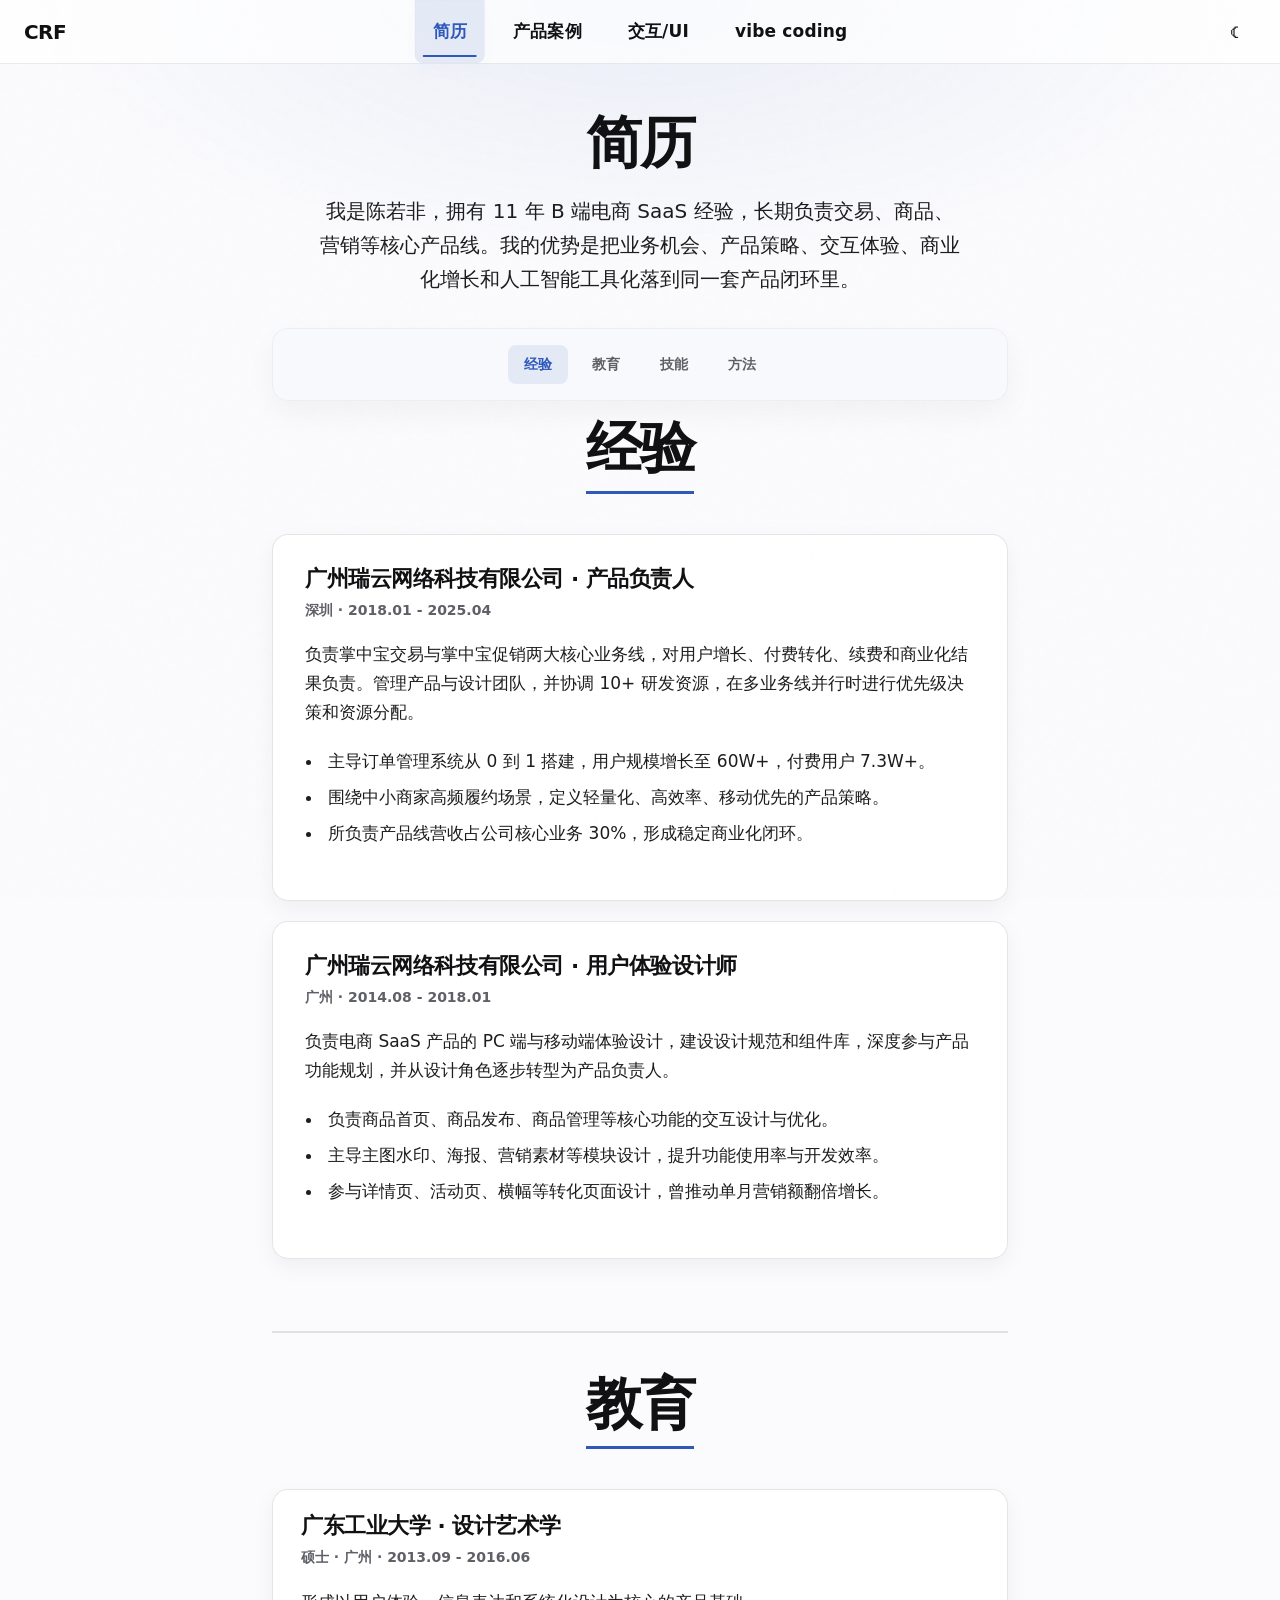
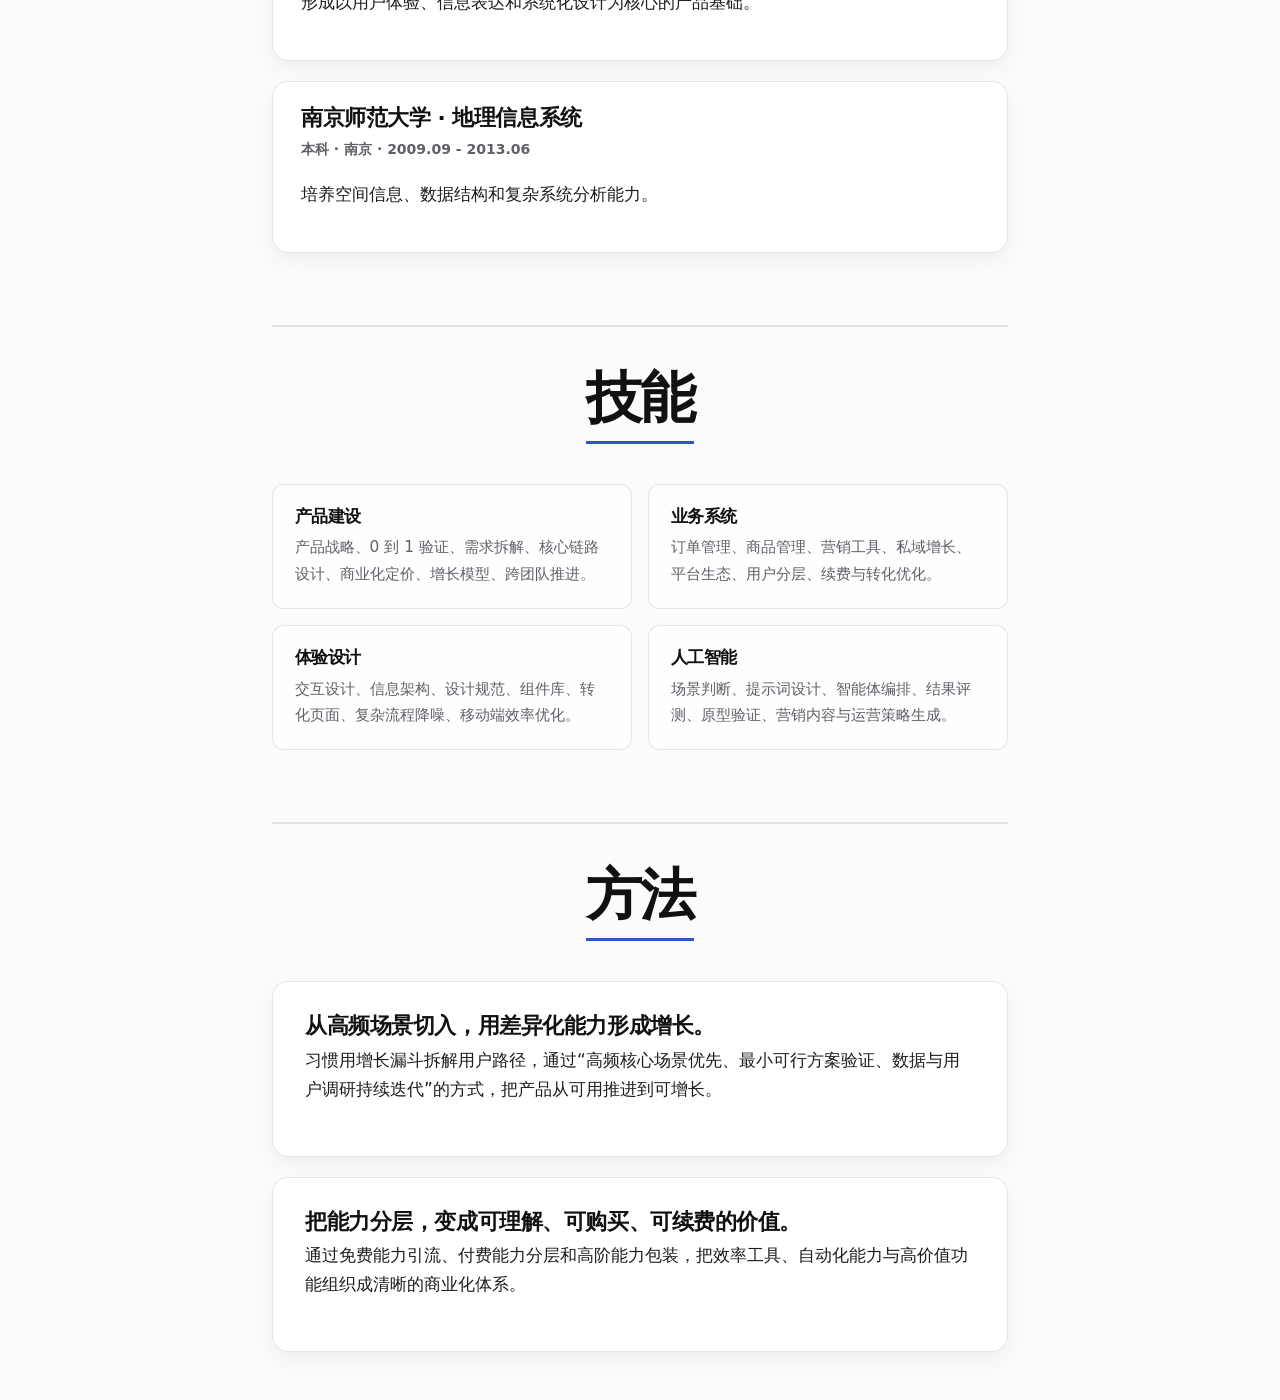
==== index.html @ 6092f3fa "Initial personal website prototype" ====
<!doctype html>
<html lang="zh-CN">
  <head>
    <meta charset="utf-8" />
    <meta name="viewport" content="width=device-width, initial-scale=1" />
    <title>陈若非 | 个人网站</title>
    <meta
      name="description"
      content="陈若非的个人网站：资深产品负责人，长期建设电商 SaaS、交易系统、营销增长工具与人工智能产品化方案。"
    />
    <link
      rel="icon"
      href='data:image/svg+xml,<svg xmlns="http://www.w3.org/2000/svg" viewBox="0 0 64 64"><rect width="64" height="64" rx="12" fill="%23fff"/><text x="32" y="39" text-anchor="middle" font-family="Arial" font-size="20" font-weight="800" fill="%231d1d1f">CRF</text></svg>'
    />
    <link rel="stylesheet" href="styles.css" />
  </head>
  <body>
    <div class="page-container">
      <header class="site-header">
        <a class="site-logo" href="#about" aria-label="回到顶部">
          <span class="logo-text">CRF</span>
        </a>

        <nav class="primary-nav nav-links" aria-label="一级导航">
          <a class="nav-link active" href="index.html">简历</a>
          <a class="nav-link" href="product-cases.html">产品案例</a>
          <a class="nav-link" href="interaction-ui.html">交互/UI</a>
          <a class="nav-link" href="vibe-coding.html">vibe coding</a>
        </nav>

        <div class="nav-actions">
          <button class="theme-toggle" type="button" aria-label="切换为深色模式" title="切换为深色模式">
            <span class="theme-toggle-icon" aria-hidden="true">☾</span>
          </button>
          <button class="hamburger-button" type="button" aria-label="打开导航" aria-expanded="false">
            <span class="hamburger-icon" aria-hidden="true">
              <span></span>
              <span></span>
              <span></span>
            </span>
          </button>
        </div>
      </header>

      <div class="slide-menu-overlay" hidden></div>
      <aside class="slide-menu slide-menu--right" id="mobile-nav-menu" aria-hidden="true">
        <nav aria-label="移动端导航">
          <ul class="hamburger-ul">
            <li><a href="index.html"><h3 class="index-li">简历</h3></a></li>
            <li><a href="product-cases.html"><h3>产品案例</h3></a></li>
            <li><a href="interaction-ui.html"><h3>交互/UI</h3></a></li>
            <li><a href="vibe-coding.html"><h3>vibe coding</h3></a></li>
          </ul>
        </nav>
      </aside>

      <main class="page-main">
        <section id="resume" class="resume-page">
          <header id="about" class="resume-header">
            <h1 class="resume-title">简历</h1>
            <p class="resume-summary">
              我是陈若非，拥有 11 年 B 端电商 SaaS 经验，长期负责交易、商品、营销等核心产品线。我的优势是把业务机会、产品策略、交互体验、商业化增长和人工智能工具化落到同一套产品闭环里。
            </p>
          </header>

          <nav class="resume-nav" aria-label="简历二级导航">
            <a class="resume-nav-link active" href="#experience">经验</a>
            <a class="resume-nav-link" href="#education">教育</a>
            <a class="resume-nav-link" href="#skills">技能</a>
            <a class="resume-nav-link" href="#methods">方法</a>
          </nav>

          <div class="resume-content">
            <section id="experience" class="resume-section experience">
              <div class="title">
                <h3>经验</h3>
              </div>

              <article class="job-card">
                <h4>广州瑞云网络科技有限公司 · 产品负责人</h4>
                <p class="job-meta">深圳 · 2018.01 - 2025.04</p>
                <p>
                  负责掌中宝交易与掌中宝促销两大核心业务线，对用户增长、付费转化、续费和商业化结果负责。管理产品与设计团队，并协调 10+ 研发资源，在多业务线并行时进行优先级决策和资源分配。
                </p>
                <ul>
                  <li>主导订单管理系统从 0 到 1 搭建，用户规模增长至 60W+，付费用户 7.3W+。</li>
                  <li>围绕中小商家高频履约场景，定义轻量化、高效率、移动优先的产品策略。</li>
                  <li>所负责产品线营收占公司核心业务 30%，形成稳定商业化闭环。</li>
                </ul>
              </article>

              <article class="job-card">
                <h4>广州瑞云网络科技有限公司 · 用户体验设计师</h4>
                <p class="job-meta">广州 · 2014.08 - 2018.01</p>
                <p>
                  负责电商 SaaS 产品的 PC 端与移动端体验设计，建设设计规范和组件库，深度参与产品功能规划，并从设计角色逐步转型为产品负责人。
                </p>
                <ul>
                  <li>负责商品首页、商品发布、商品管理等核心功能的交互设计与优化。</li>
                  <li>主导主图水印、海报、营销素材等模块设计，提升功能使用率与开发效率。</li>
                  <li>参与详情页、活动页、横幅等转化页面设计，曾推动单月营销额翻倍增长。</li>
                </ul>
              </article>
            </section>

            <section id="education" class="resume-section education">
              <div class="title">
                <h3>教育</h3>
              </div>

              <article class="job-card compact">
                <h4>广东工业大学 · 设计艺术学</h4>
                <p class="job-meta">硕士 · 广州 · 2013.09 - 2016.06</p>
                <p>形成以用户体验、信息表达和系统化设计为核心的产品基础。</p>
              </article>

              <article class="job-card compact">
                <h4>南京师范大学 · 地理信息系统</h4>
                <p class="job-meta">本科 · 南京 · 2009.09 - 2013.06</p>
                <p>培养空间信息、数据结构和复杂系统分析能力。</p>
              </article>
            </section>

            <section id="skills" class="resume-section skills">
              <div class="title">
                <h3>技能</h3>
              </div>

              <div class="skill-groups">
                <article>
                  <h4>产品建设</h4>
                  <p>产品战略、0 到 1 验证、需求拆解、核心链路设计、商业化定价、增长模型、跨团队推进。</p>
                </article>
                <article>
                  <h4>业务系统</h4>
                  <p>订单管理、商品管理、营销工具、私域增长、平台生态、用户分层、续费与转化优化。</p>
                </article>
                <article>
                  <h4>体验设计</h4>
                  <p>交互设计、信息架构、设计规范、组件库、转化页面、复杂流程降噪、移动端效率优化。</p>
                </article>
                <article>
                  <h4>人工智能</h4>
                  <p>场景判断、提示词设计、智能体编排、结果评测、原型验证、营销内容与运营策略生成。</p>
                </article>
              </div>
            </section>

            <section id="methods" class="resume-section methods">
              <div class="title">
                <h3>方法</h3>
              </div>

              <article class="job-card">
                <h4>从高频场景切入，用差异化能力形成增长。</h4>
                <p>
                  习惯用增长漏斗拆解用户路径，通过“高频核心场景优先、最小可行方案验证、数据与用户调研持续迭代”的方式，把产品从可用推进到可增长。
                </p>
              </article>

              <article class="job-card">
                <h4>把能力分层，变成可理解、可购买、可续费的价值。</h4>
                <p>
                  通过免费能力引流、付费能力分层和高阶能力包装，把效率工具、自动化能力与高价值功能组织成清晰的商业化体系。
                </p>
              </article>
            </section>

          </div>
        </section>
      </main>
    </div>

    <script src="script.js"></script>
  </body>
</html>
---- styles.css ----
:root {
  --color-bg: #fff;
  --color-bg-alt: #fbfbfd;
  --color-fg: #1d1d1f;
  --color-fg-bold: #111113;
  --color-fg-light: #5f6067;
  --color-fg-muted: #8a8b92;
  --color-border: #0000001a;
  --color-border-bg: #0000000f;
  --color-accent: #2e59ba;
  --color-accent-light: #eaf0ff;
  --color-accent-subtle: #f0f5ff;
  --color-surface-hover: #f3f4f8;
  --font-sans: Inter, ui-sans-serif, system-ui, -apple-system, BlinkMacSystemFont, "Segoe UI", "PingFang SC", "Microsoft YaHei", sans-serif;
  --font-heading: var(--font-sans);
  --font-weight-normal: 400;
  --font-weight-medium: 600;
  --font-weight-bold: 700;
  --font-weight-black: 800;
  --text-sm: 0.875rem;
  --text-md: 1rem;
  --text-lg: 1.25rem;
  --text-xl: 1.75rem;
  --text-2xl: 2.5rem;
  --text-3xl: 3.5rem;
  --tracking-tight: -0.03em;
  --leading-normal: 1.7;
  --leading-tight: 1.1;
  --spacing-1: 0.25rem;
  --spacing-2: 0.5rem;
  --spacing-3: 0.75rem;
  --spacing-4: 1rem;
  --spacing-5: 1.25rem;
  --spacing-6: 1.5rem;
  --spacing-8: 2rem;
  --spacing-10: 2.5rem;
  --spacing-12: 3rem;
  --radius-xs: 4px;
  --radius-sm: 8px;
  --radius-md: 12px;
  --radius-lg: 16px;
  --shadow-sm: 0 8px 22px rgba(0, 0, 0, 0.05);
  --shadow-md: 0 18px 45px rgba(0, 0, 0, 0.08);
  --header-height: 64px;
  --header-height-mobile: 56px;
  --z-header: 50;
  --z-sticky: 20;
  --z-overlay: 80;
  --z-menu: 90;
  --duration-fast: 160ms;
  --duration-normal: 300ms;
  --ease-out: cubic-bezier(0.16, 1, 0.3, 1);
  --ease-menu: cubic-bezier(0.22, 1, 0.36, 1);
}

[data-theme="dark"] {
  --color-bg: #121214;
  --color-bg-alt: #17171a;
  --color-fg: #e6e6eb;
  --color-fg-bold: #fbfbfd;
  --color-fg-light: #b4b5bd;
  --color-fg-muted: #7d7f89;
  --color-border: #ffffff24;
  --color-border-bg: #ffffff12;
  --color-accent: #7ea2ff;
  --color-accent-light: #1d2b4f;
  --color-accent-subtle: #18223c;
  --color-surface-hover: #24242a;
}

* {
  box-sizing: border-box;
}

html {
  scroll-behavior: smooth;
}

body {
  margin: 0;
  background-color: var(--color-bg-alt);
  color: var(--color-fg);
  font-family: var(--font-sans);
  font-size: 17px;
  font-weight: var(--font-weight-normal);
  line-height: var(--leading-normal);
  padding-top: var(--header-height);
  -webkit-font-smoothing: antialiased;
  -moz-osx-font-smoothing: grayscale;
}

body::before {
  content: "";
  position: fixed;
  inset: 0;
  background-image: url("data:image/svg+xml,%3Csvg viewBox='0 0 200 200' xmlns='http://www.w3.org/2000/svg'%3E%3Cfilter id='noise'%3E%3CfeTurbulence type='fractalNoise' baseFrequency='0.65' numOctaves='3' stitchTiles='stitch'/%3E%3C/filter%3E%3Crect width='100%25' height='100%25' filter='url(%23noise)'/%3E%3C/svg%3E");
  opacity: 0.02;
  pointer-events: none;
  z-index: -1;
}

body::after {
  content: "";
  position: fixed;
  inset: 0;
  background: radial-gradient(ellipse 80% 50% at 50% 0%, rgba(46, 89, 186, 0.08) 0%, transparent 60%);
  pointer-events: none;
  z-index: -1;
}

a {
  color: inherit;
}

h1,
h2,
h3,
h4,
p {
  margin-top: 0;
}

h1,
h2,
h3,
h4 {
  color: var(--color-fg-bold);
  font-family: var(--font-heading);
  font-weight: var(--font-weight-bold);
  letter-spacing: var(--tracking-tight);
  line-height: var(--leading-tight);
}

p {
  margin: 0 0 1.25rem;
}

ul {
  margin: 0 0 1.25rem;
  padding-left: 1.1rem;
}

li {
  padding-left: 0.35rem;
}

li + li {
  margin-top: 0.45rem;
}

.page-container {
  display: flex;
  min-height: 100vh;
  flex-direction: column;
}

.site-header {
  position: fixed;
  top: 0;
  left: 0;
  z-index: var(--z-header);
  display: flex;
  align-items: center;
  justify-content: space-between;
  width: 100%;
  height: var(--header-height);
  padding: 0 1.5rem;
  border-bottom: 1px solid rgba(0, 0, 0, 0.08);
  background-color: rgba(255, 255, 255, 0.7);
  backdrop-filter: none;
  -webkit-backdrop-filter: none;
}

[data-theme="dark"] .site-header {
  border-bottom-color: rgba(255, 255, 255, 0.09);
  background-color: rgba(18, 18, 20, 0.84);
  box-shadow: 0 12px 32px rgba(0, 0, 0, 0.18);
}

.site-logo {
  display: flex;
  align-items: center;
  text-decoration: none;
}

.logo-text {
  color: var(--color-fg-bold);
  font-size: var(--text-lg);
  font-weight: var(--font-weight-black);
  letter-spacing: var(--tracking-tight);
}

.nav-links {
  position: absolute;
  left: 50%;
  display: flex;
  height: 100%;
  align-items: stretch;
  gap: 0.625rem;
  transform: translateX(-50%);
}

.nav-link {
  position: relative;
  display: flex;
  align-items: center;
  padding: 0.75rem 1.125rem;
  border-radius: 0 0 var(--radius-sm) var(--radius-sm);
  color: var(--color-fg-bold);
  font-size: 1.0625rem;
  font-weight: var(--font-weight-bold);
  letter-spacing: 0.01em;
  text-decoration: none;
  transition:
    color var(--duration-fast) var(--ease-out),
    background-color var(--duration-fast) var(--ease-out),
    transform var(--duration-fast) var(--ease-out);
}

.nav-link::after {
  content: "";
  position: absolute;
  right: 0.5rem;
  bottom: 0.375rem;
  left: 0.5rem;
  height: 2.5px;
  border-radius: 2px;
  background: var(--color-accent);
  transform: scaleX(0);
  transition: transform var(--duration-fast) var(--ease-out);
}

.nav-link:hover {
  color: var(--color-accent);
  background-color: rgba(0, 0, 0, 0.035);
  transform: scale(1.02);
}

[data-theme="dark"] .nav-link:hover {
  color: var(--color-accent);
  background-color: rgba(255, 255, 255, 0.055);
}

.nav-link:hover::after,
.nav-link.active::after {
  transform: scaleX(1);
}

.nav-link.active {
  color: var(--color-accent);
  background-color: rgba(46, 89, 186, 0.105);
  box-shadow:
    inset 0 0 0 1px rgba(46, 89, 186, 0.012),
    0 8px 22px rgba(46, 89, 186, 0.015);
  backdrop-filter: none;
  -webkit-backdrop-filter: none;
}

.nav-link.active:hover {
  color: var(--color-accent);
  background-color: rgba(46, 89, 186, 0.105);
}

[data-theme="dark"] .nav-link.active,
[data-theme="dark"] .nav-link.active:hover {
  color: var(--color-accent);
  background-color: rgba(24, 43, 78, 0.68);
  box-shadow:
    inset 0 0 0 1px rgba(126, 162, 255, 0.08),
    0 10px 28px rgba(0, 0, 0, 0.18);
}

.nav-actions {
  display: flex;
  align-items: center;
  gap: 0.75rem;
}

.theme-toggle,
.hamburger-button {
  display: flex;
  width: 44px;
  height: 44px;
  align-items: center;
  justify-content: center;
  padding: 0;
  border: 0;
  border-radius: var(--radius-sm);
  background: transparent;
  color: var(--color-fg);
  cursor: pointer;
  font-size: 1.15rem;
  transition:
    background-color var(--duration-fast) var(--ease-out),
    color var(--duration-fast) var(--ease-out);
}

.theme-toggle:hover,
.hamburger-button:hover {
  background: var(--color-bg-alt);
  color: var(--color-fg-bold);
}

.theme-toggle:focus:not(:focus-visible),
.hamburger-button:focus:not(:focus-visible) {
  outline: none;
}

.theme-toggle:focus-visible,
.hamburger-button:focus-visible,
.nav-link:focus-visible,
.resume-nav-link:focus-visible {
  outline: 2px solid var(--color-accent);
  outline-offset: 2px;
}

.hamburger-button {
  display: none;
}

.hamburger-icon {
  position: relative;
  display: block;
  width: 20px;
  height: 14px;
}

.hamburger-icon span {
  position: absolute;
  left: 0;
  display: block;
  width: 100%;
  height: 2px;
  border-radius: 2px;
  background-color: var(--color-fg-bold);
  transition: all var(--duration-normal) var(--ease-menu);
}

.hamburger-icon span:nth-child(1) {
  top: 0;
}

.hamburger-icon span:nth-child(2) {
  top: 50%;
  transform: translateY(-50%);
}

.hamburger-icon span:nth-child(3) {
  bottom: 0;
}

.hamburger-icon--open span:nth-child(1) {
  top: 50%;
  transform: translateY(-50%) rotate(45deg);
}

.hamburger-icon--open span:nth-child(2) {
  opacity: 0;
  transform: translateY(-50%) scaleX(0);
}

.hamburger-icon--open span:nth-child(3) {
  bottom: 50%;
  transform: translateY(50%) rotate(-45deg);
}

.slide-menu-overlay {
  position: fixed;
  inset: 0;
  z-index: var(--z-overlay);
  background: rgba(0, 0, 0, 0.42);
  opacity: 0;
  pointer-events: none;
  transition: opacity var(--duration-normal) var(--ease-menu);
}

.slide-menu-overlay--open {
  opacity: 1;
  pointer-events: auto;
}

.slide-menu {
  position: fixed;
  top: 0;
  bottom: 0;
  z-index: var(--z-menu);
  width: 300px;
  max-width: 80vw;
  padding: 2.5em 1.5em 0;
  overflow-y: auto;
  background-color: var(--color-bg);
  font-size: 1.15em;
  transition: transform var(--duration-normal) var(--ease-menu);
  -webkit-overflow-scrolling: touch;
}

.slide-menu--right {
  right: 0;
  transform: translateX(100%);
}

.slide-menu--open {
  transform: translateX(0);
}

.hamburger-ul {
  display: flex;
  flex-direction: column;
  gap: 0.25rem;
  margin: 0;
  padding: 1rem 0;
  list-style: none;
}

.hamburger-ul li {
  display: block;
}

.hamburger-ul li a {
  display: block;
  padding: 0.75rem 1rem;
  border-radius: var(--radius-sm);
  text-decoration: none;
  transition: background-color var(--duration-fast) var(--ease-out);
}

.hamburger-ul li a:hover {
  background-color: var(--color-border-bg);
}

.hamburger-ul li a h3 {
  margin: 0;
  padding: 0;
  border: 0;
  color: var(--color-fg);
  font-size: 1rem;
  font-weight: var(--font-weight-medium);
  letter-spacing: normal;
  text-transform: none;
  transition: color var(--duration-fast) var(--ease-out);
}

.hamburger-ul li a:hover h3 {
  color: var(--color-fg-bold);
}

.hamburger-ul .index-li {
  color: var(--color-fg-bold);
  font-weight: var(--font-weight-bold);
}

body.menu-open {
  overflow: hidden;
}

.page-main {
  flex: 1;
  width: 100%;
  max-width: 800px;
  margin: 0 auto;
  padding: 3rem 2rem;
}

.resume-page {
  max-width: 880px;
  margin: 0 auto;
}

.product-cases-main {
  max-width: none;
  padding: 0;
  background: #fff;
}

.product-cases-intro {
  padding: clamp(4.5rem, 8vw, 7rem) clamp(1.5rem, 6vw, 6rem) clamp(3.5rem, 7vw, 6rem);
  background: #f7f8fa;
  color: #101114;
}

.product-cases-intro-header {
  max-width: 1360px;
  margin: 0 auto clamp(2rem, 4vw, 3.25rem);
}

.product-cases-intro-title {
  margin-bottom: clamp(1.6rem, 3.2vw, 2.5rem);
  color: #07080a;
  font-size: clamp(4rem, 8.2vw, 8rem);
  line-height: 0.95;
}

.product-cases-intro-summary {
  max-width: 1180px;
  color: #25272d;
  font-size: clamp(1.7rem, 2.85vw, 3rem);
  font-weight: var(--font-weight-normal);
  line-height: 1.72;
  text-align: center;
}

.product-cases-intro-grid {
  display: grid;
  grid-template-columns: minmax(0, 1.15fr) minmax(360px, 0.85fr);
  gap: clamp(1.5rem, 4vw, 3rem);
  width: min(1180px, 100%);
  margin: 0 auto;
  align-items: stretch;
}

.product-owner-role {
  padding-top: 0.15rem;
}

.product-owner-role h2 {
  margin: 0 0 0.75rem;
  color: #111827;
  font-size: clamp(1.35rem, 2vw, 1.75rem);
  font-weight: var(--font-weight-medium);
  letter-spacing: 0;
  line-height: 1.25;
}

.product-owner-role ul {
  display: grid;
  gap: 0.45rem;
  margin: 0;
  padding: 0;
  list-style: none;
}

.product-owner-role li {
  position: relative;
  padding-left: 1.55rem;
  color: #334155;
  font-size: clamp(1rem, 1.35vw, 1.25rem);
  line-height: 1.55;
}

.product-owner-role li::before {
  content: "";
  position: absolute;
  top: 0.73em;
  left: 0.15rem;
  width: 0.55rem;
  height: 0.55rem;
  border-radius: 50%;
  background: #1f8cff;
  transform: translateY(-50%);
}

.product-metrics {
  display: grid;
  grid-template-columns: repeat(3, minmax(0, 1fr));
  gap: 0;
  align-items: center;
  align-self: start;
  min-height: 112px;
  padding: 1rem 1.25rem;
  background: #101923;
  color: #fff;
}

.product-metric {
  text-align: center;
}

.product-metric strong {
  display: block;
  margin-bottom: 0.35rem;
  color: #fff;
  font-size: clamp(2rem, 3.2vw, 2.85rem);
  font-weight: var(--font-weight-normal);
  letter-spacing: 0;
  line-height: 1;
  text-shadow: 0 2px 0 rgba(0, 0, 0, 0.75);
}

.product-metric strong span {
  color: #18a8ff;
}

.product-metric p {
  margin: 0;
  color: rgba(255, 255, 255, 0.86);
  font-size: clamp(0.95rem, 1.35vw, 1.1rem);
  line-height: 1.4;
}

.product-cases-hero {
  display: flex;
  min-height: calc(100svh - var(--header-height));
  align-items: center;
  justify-content: center;
  overflow: hidden;
}

.product-cases-hero-image {
  display: block;
  width: min(100vw, calc((100svh - var(--header-height)) * 16 / 9));
  max-width: 100%;
  max-height: calc(100svh - var(--header-height));
  height: auto;
  object-fit: contain;
}

.resume-header {
  margin-bottom: 2rem;
  text-align: center;
}

.resume-title {
  margin: 0 0 1.25rem;
  color: var(--color-fg-bold);
  font-size: clamp(2.5rem, 5vw, 3.5rem);
  font-weight: var(--font-weight-black);
  letter-spacing: var(--tracking-tight);
}

.resume-summary {
  max-width: 640px;
  margin: 0 auto;
  color: var(--color-fg);
  font-size: var(--text-lg);
  line-height: 1.7;
  text-wrap: pretty;
}

.product-cases-intro .product-cases-intro-title {
  margin-bottom: clamp(1.6rem, 3.2vw, 2.5rem);
  color: #07080a;
  font-size: clamp(4rem, 8.2vw, 8rem);
  letter-spacing: 0;
  line-height: 0.95;
}

.product-cases-intro .product-cases-intro-summary {
  max-width: 1180px;
  color: #25272d;
  font-size: clamp(1.7rem, 2.85vw, 3rem);
  font-weight: var(--font-weight-normal);
  line-height: 1.72;
  text-align: center;
}

.resume-nav {
  position: sticky;
  top: var(--header-height);
  z-index: var(--z-sticky);
  display: flex;
  flex-wrap: wrap;
  justify-content: center;
  gap: var(--spacing-2);
  margin: var(--spacing-6) 0 var(--spacing-4);
  padding: var(--spacing-4) var(--spacing-6);
  border: 1px solid rgba(0, 0, 0, 0.045);
  border-radius: var(--radius-lg);
  background: rgba(248, 249, 252, 0.94);
  box-shadow: 0 12px 30px rgba(0, 0, 0, 0.045);
  backdrop-filter: none;
  -webkit-backdrop-filter: none;
}

.resume-nav-link {
  padding: 0.5rem 1rem;
  border: 0;
  border-radius: var(--radius-sm);
  background: transparent;
  color: var(--color-fg-light);
  font-size: var(--text-sm);
  font-weight: var(--font-weight-medium);
  text-decoration: none;
  transition:
    background-color var(--duration-fast) var(--ease-out),
    color var(--duration-fast) var(--ease-out);
}

.resume-nav-link:hover {
  color: var(--color-fg);
  background: rgba(0, 0, 0, 0.035);
  transform: translateY(-1px);
}

.resume-nav-link.active {
  color: var(--color-accent);
  background: rgba(46, 89, 186, 0.095);
  font-weight: var(--font-weight-bold);
}

.resume-nav-link.active:hover {
  color: var(--color-accent);
  background: rgba(46, 89, 186, 0.095);
}

[data-theme="dark"] .resume-nav {
  border-color: rgba(255, 255, 255, 0.09);
  background: rgba(18, 18, 20, 0.94);
  box-shadow: 0 16px 36px rgba(0, 0, 0, 0.22);
}

[data-theme="dark"] .resume-nav-link:hover {
  color: var(--color-fg-bold);
  background: rgba(255, 255, 255, 0.09);
}

[data-theme="dark"] .resume-nav-link.active,
[data-theme="dark"] .resume-nav-link.active:hover {
  color: var(--color-accent);
  background: rgba(24, 43, 78, 0.78);
}

.resume-content {
  display: flex;
  flex-direction: column;
  gap: 4.5rem;
}

.resume-section {
  scroll-margin-top: calc(var(--header-height) + 6rem);
  padding-top: var(--spacing-10);
  border-top: 2px solid var(--color-border);
}

.resume-section:first-child {
  border-top: 0;
  padding-top: 0;
}

.resume-section .title {
  margin-bottom: 2.5rem;
  text-align: center;
}

.resume-section .title h3 {
  display: inline-block;
  margin: 0;
  padding-bottom: 0.75rem;
  border-bottom: 3px solid var(--color-accent);
  color: var(--color-fg-bold);
  font-size: var(--text-3xl);
  font-weight: var(--font-weight-black);
  letter-spacing: var(--tracking-tight);
}

.job-card {
  position: relative;
  overflow: hidden;
  margin-bottom: 1.25rem;
  padding: 2rem;
  border: 1px solid var(--color-border);
  border-radius: var(--radius-lg);
  background: rgba(255, 255, 255, 0.86);
  box-shadow: var(--shadow-sm);
  transition:
    border-color var(--duration-fast) var(--ease-out),
    box-shadow var(--duration-fast) var(--ease-out),
    transform var(--duration-fast) var(--ease-out),
    background-color var(--duration-fast) var(--ease-out);
}

.job-card::before,
.skill-groups article::before {
  content: "";
  position: absolute;
  top: 2rem;
  bottom: 2rem;
  left: 0;
  width: 4px;
  border-radius: 0 4px 4px 0;
  background: var(--color-accent);
  opacity: 0;
  transform: scaleY(0.72);
  transform-origin: center;
  transition:
    opacity var(--duration-fast) var(--ease-out),
    transform var(--duration-fast) var(--ease-out);
}

.job-card:hover,
.job-card.is-hover,
.skill-groups article:hover,
.skill-groups article.is-hover {
  border-color: color-mix(in srgb, var(--color-accent) 58%, transparent);
  box-shadow: 0 22px 54px rgba(46, 89, 186, 0.16);
  transform: translateY(-3px);
}

.job-card:hover::before,
.job-card.is-hover::before,
.skill-groups article:hover::before,
.skill-groups article.is-hover::before {
  opacity: 1;
  transform: scaleY(1);
}

[data-theme="dark"] .job-card,
[data-theme="dark"] .skill-groups article {
  background: rgba(24, 24, 28, 0.86);
}

.job-card:last-child {
  margin-bottom: 0;
}

.job-card h4 {
  margin: 0 0 0.5rem;
  color: var(--color-fg-bold);
  font-size: 1.35rem;
  font-weight: var(--font-weight-black);
  letter-spacing: -0.02em;
}

.job-card p,
.job-card li {
  color: var(--color-fg);
}

.job-meta {
  margin-bottom: 1.1rem;
  color: var(--color-fg-light) !important;
  font-size: var(--text-sm);
  font-weight: var(--font-weight-medium);
}

.job-card.compact {
  padding: 1.5rem 1.75rem;
}

.skill-groups {
  display: grid;
  grid-template-columns: repeat(2, minmax(0, 1fr));
  gap: 1rem;
}

.skill-groups article {
  position: relative;
  overflow: hidden;
  padding: 1.35rem;
  border: 1px solid var(--color-border);
  border-radius: var(--radius-md);
  background: rgba(255, 255, 255, 0.78);
  transition:
    border-color var(--duration-fast) var(--ease-out),
    box-shadow var(--duration-fast) var(--ease-out),
    transform var(--duration-fast) var(--ease-out),
    background-color var(--duration-fast) var(--ease-out);
}

.skill-groups h4 {
  margin: 0 0 0.55rem;
  font-size: 1.08rem;
  font-weight: var(--font-weight-black);
}

.skill-groups p {
  margin: 0;
  color: var(--color-fg-light);
  font-size: 0.96rem;
}

.contact-section p {
  margin-bottom: 0.35rem;
}

@media (max-width: 900px) {
  .nav-link {
    padding-right: 0.75rem;
    padding-left: 0.75rem;
    font-size: 0.98rem;
  }
}

@media (max-width: 736px) {
  body {
    font-size: 15px;
    padding-top: var(--header-height-mobile);
  }

  .site-header {
    height: var(--header-height-mobile);
    padding: 0 1rem;
  }

  .nav-links {
    display: none;
  }

  .nav-link {
    width: 100%;
  }

  .theme-toggle {
    display: none;
  }

  .hamburger-button {
    display: flex;
  }

  .page-main {
    padding: 2rem 1rem;
  }

  .product-cases-main {
    padding: 0;
  }

  .product-cases-intro {
    padding: 3.5rem 1.25rem 3rem;
  }

  .product-cases-intro-header {
    margin-bottom: 2rem;
  }

  .product-cases-intro-title {
    font-size: clamp(3.4rem, 18vw, 5rem);
  }

  .product-cases-intro .product-cases-intro-summary {
    font-size: clamp(1.35rem, 7vw, 2rem);
    line-height: 1.65;
  }

  .product-cases-intro-grid {
    grid-template-columns: 1fr;
  }

  .product-metrics {
    min-height: 96px;
    padding: 0.85rem 0.75rem;
  }

  .product-metric strong {
    font-size: clamp(1.75rem, 8vw, 2.35rem);
  }

  .product-metric p {
    font-size: 0.88rem;
  }

  .product-cases-hero {
    min-height: calc(100svh - var(--header-height-mobile));
  }

  .product-cases-hero-image {
    width: min(100vw, calc((100svh - var(--header-height-mobile)) * 16 / 9));
    max-height: calc(100svh - var(--header-height-mobile));
  }

  .resume-summary {
    font-size: 1.08rem;
  }

  .resume-nav {
    top: var(--header-height-mobile);
    gap: var(--spacing-1);
    margin-right: calc(-1 * var(--spacing-2));
    margin-left: calc(-1 * var(--spacing-2));
    padding: var(--spacing-3) var(--spacing-4);
    border-radius: var(--radius-md);
  }

  .resume-content {
    gap: 3.5rem;
  }

  .resume-section .title h3 {
    font-size: 2.5rem;
  }

  .job-card {
    padding: 1.35rem;
  }

  .skill-groups {
    grid-template-columns: 1fr;
  }
}
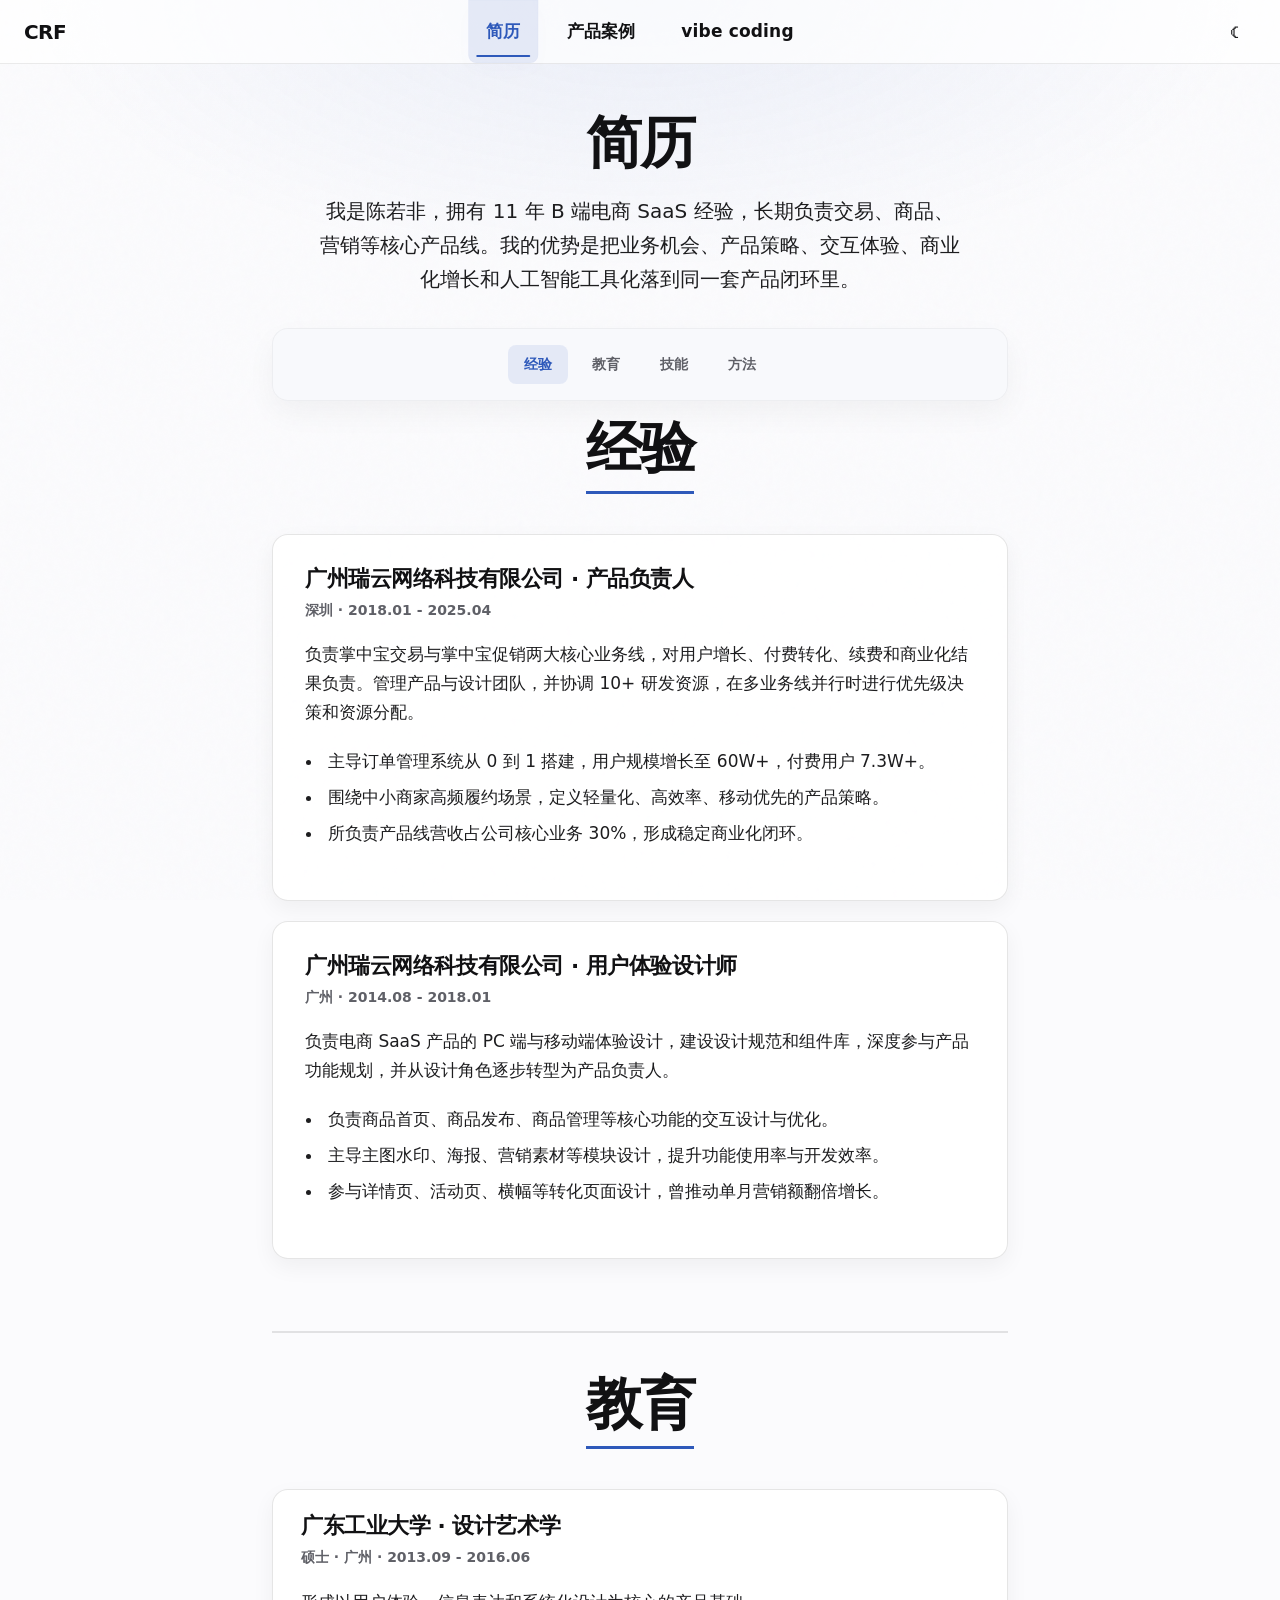
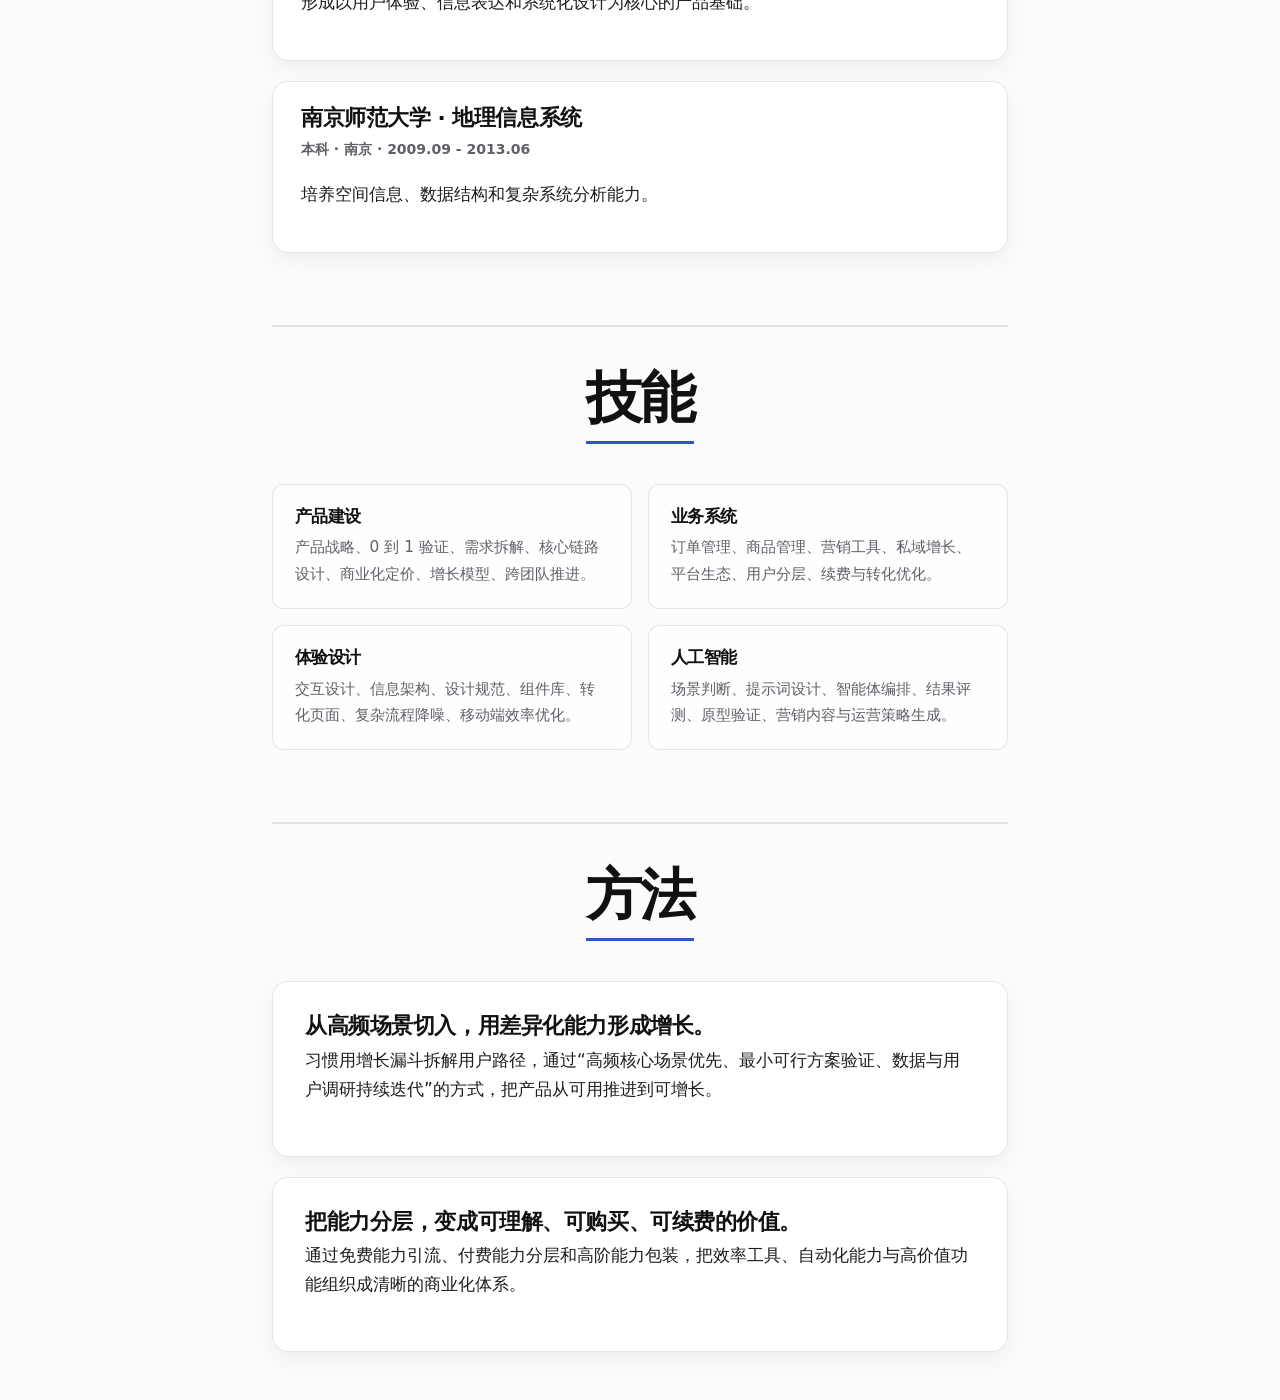
==== commit 5f7a7c67: "扩充促销案例页并完善案例页与样式 - case-promo.html 促销案例页大幅扩充内容与结构 - case-trade-oms.html 调整交易 OMS 案例页细节 - styles.css " ====
--- a/index.html
+++ b/index.html
@@ -24,7 +24,6 @@
         <nav class="primary-nav nav-links" aria-label="一级导航">
           <a class="nav-link active" href="index.html">简历</a>
           <a class="nav-link" href="product-cases.html">产品案例</a>
-          <a class="nav-link" href="interaction-ui.html">交互/UI</a>
           <a class="nav-link" href="vibe-coding.html">vibe coding</a>
         </nav>
 
@@ -48,7 +47,6 @@
           <ul class="hamburger-ul">
             <li><a href="index.html"><h3 class="index-li">简历</h3></a></li>
             <li><a href="product-cases.html"><h3>产品案例</h3></a></li>
-            <li><a href="interaction-ui.html"><h3>交互/UI</h3></a></li>
             <li><a href="vibe-coding.html"><h3>vibe coding</h3></a></li>
           </ul>
         </nav>
--- a/styles.css
+++ b/styles.css
@@ -89,6 +89,15 @@
   -moz-osx-font-smoothing: grayscale;
 }
 
+.portfolio-body {
+  background: #fff;
+  overflow-x: hidden;
+}
+
+[data-theme="dark"] .portfolio-body {
+  background: #0f0f10;
+}
+
 body::before {
   content: "";
   position: fixed;
@@ -453,6 +462,17 @@
   overflow: hidden;
 }
 
+.visually-hidden {
+  position: absolute;
+  width: 1px;
+  height: 1px;
+  padding: 0;
+  overflow: hidden;
+  clip: rect(0, 0, 0, 0);
+  white-space: nowrap;
+  border: 0;
+}
+
 .page-main {
   flex: 1;
   width: 100%;
@@ -469,139 +489,940 @@
 .product-cases-main {
   max-width: none;
   padding: 0;
+  overflow: hidden;
   background: #fff;
 }
 
-.product-cases-intro {
-  padding: clamp(4.5rem, 8vw, 7rem) clamp(1.5rem, 6vw, 6rem) clamp(3.5rem, 7vw, 6rem);
-  background: #f7f8fa;
-  color: #101114;
-}
-
-.product-cases-intro-header {
-  max-width: 1360px;
-  margin: 0 auto clamp(2rem, 4vw, 3.25rem);
-}
-
-.product-cases-intro-title {
-  margin-bottom: clamp(1.6rem, 3.2vw, 2.5rem);
-  color: #07080a;
-  font-size: clamp(4rem, 8.2vw, 8rem);
-  line-height: 0.95;
-}
-
-.product-cases-intro-summary {
-  max-width: 1180px;
-  color: #25272d;
-  font-size: clamp(1.7rem, 2.85vw, 3rem);
-  font-weight: var(--font-weight-normal);
-  line-height: 1.72;
-  text-align: center;
-}
-
-.product-cases-intro-grid {
-  display: grid;
-  grid-template-columns: minmax(0, 1.15fr) minmax(360px, 0.85fr);
-  gap: clamp(1.5rem, 4vw, 3rem);
-  width: min(1180px, 100%);
+[data-theme="dark"] .product-cases-main {
+  background: #0f0f10;
+}
+
+.product-portfolio-page {
+  color: #050505;
+}
+
+[data-theme="dark"] .product-portfolio-page {
+  color: #f6f6f2;
+}
+
+.portfolio-projects {
+  display: flex;
+  width: min(100%, 1480px);
   margin: 0 auto;
-  align-items: stretch;
-}
-
-.product-owner-role {
-  padding-top: 0.15rem;
-}
-
-.product-owner-role h2 {
-  margin: 0 0 0.75rem;
-  color: #111827;
-  font-size: clamp(1.35rem, 2vw, 1.75rem);
-  font-weight: var(--font-weight-medium);
+  flex-direction: column;
+  gap: clamp(2rem, 4vw, 3.6rem);
+  padding: clamp(3.33rem, 5.33vw, 5rem) 0 clamp(5rem, 8vw, 7rem);
+}
+
+.portfolio-project {
+  --accent: var(--color-accent);
+  --hover-shift: clamp(8rem, 17.5vw, 16rem);
+  --title-hover-shift: clamp(3rem, 5vw, 5.25rem);
+  position: relative;
+  display: flex;
+  min-height: clamp(230px, 25vw, 330px);
+  align-items: center;
+  gap: clamp(1.8rem, 3.5vw, 3.25rem);
+  color: currentColor;
+  isolation: isolate;
+  will-change: transform;
+  transition: transform 520ms var(--ease-menu);
+}
+
+.portfolio-project--right {
+  justify-content: flex-start;
+  padding-left: clamp(2rem, 5vw, 4.5rem);
+  padding-right: 0;
+}
+
+.portfolio-project--left {
+  justify-content: flex-end;
+  padding-left: 0;
+  padding-right: clamp(2rem, 5vw, 4.5rem);
+}
+
+.portfolio-role {
+  width: clamp(24rem, 38vw, 42rem);
+  margin: 0;
+  font-family: ui-monospace, SFMono-Regular, Menlo, Consolas, monospace;
+  font-size: clamp(1rem, 1.14vw, 1.22rem);
   letter-spacing: 0;
-  line-height: 1.25;
-}
-
-.product-owner-role ul {
-  display: grid;
-  gap: 0.45rem;
-  margin: 0;
-  padding: 0;
-  list-style: none;
-}
-
-.product-owner-role li {
+  line-height: 1.52;
+}
+
+.portfolio-role span {
+  display: block;
+}
+
+.portfolio-project--left .portfolio-role {
+  order: 3;
+}
+
+.portfolio-image-link {
   position: relative;
-  padding-left: 1.55rem;
-  color: #334155;
-  font-size: clamp(1rem, 1.35vw, 1.25rem);
-  line-height: 1.55;
-}
-
-.product-owner-role li::before {
+  flex: 0 0 auto;
+  display: block;
+  width: clamp(12rem, 15vw, 15.5rem);
+  aspect-ratio: 1;
+  overflow: hidden;
+  border-radius: 50%;
+  background: #f4f4f1;
+  box-shadow: none;
+  transform: scale(1);
+  transition:
+    box-shadow 360ms var(--ease-out),
+    filter 360ms var(--ease-out),
+    transform 360ms var(--ease-out);
+}
+
+.portfolio-image-link::after {
   content: "";
   position: absolute;
-  top: 0.73em;
-  left: 0.15rem;
-  width: 0.55rem;
-  height: 0.55rem;
-  border-radius: 50%;
-  background: #1f8cff;
-  transform: translateY(-50%);
-}
-
-.product-metrics {
+  inset: 0;
+  border: 1px solid rgba(0, 0, 0, 0.12);
+  border-radius: inherit;
+  pointer-events: none;
+}
+
+.portfolio-image-link img {
+  display: block;
+  width: 100%;
+  height: 100%;
+  object-fit: cover;
+  filter: grayscale(0) contrast(1);
+  transform: scale(1.03);
+  transition:
+    filter 420ms var(--ease-out),
+    transform 420ms var(--ease-out);
+}
+
+.portfolio-title-link {
+  flex: 0 0 auto;
+  display: block;
+  min-width: max-content;
+  color: currentColor;
+  font-size: clamp(3.6rem, 6.2vw, 7.4rem);
+  font-weight: var(--font-weight-black);
+  letter-spacing: 0;
+  line-height: 0.9;
+  text-decoration: none;
+  white-space: nowrap;
+  transform: translateX(0);
+  transition:
+    color 260ms var(--ease-out),
+    transform 420ms var(--ease-menu);
+}
+
+.portfolio-project--left .portfolio-title-link {
+  order: 1;
+}
+
+.portfolio-project--left .portfolio-image-link {
+  order: 2;
+}
+
+.portfolio-project--right .portfolio-image-link {
+  margin-left: calc(clamp(0.9rem, 1.75vw, 1.625rem) * -1);
+  transition:
+    box-shadow 360ms var(--ease-out),
+    filter 360ms var(--ease-out),
+    transform 360ms var(--ease-out),
+    margin-left 420ms var(--ease-menu);
+}
+
+.portfolio-project--left .portfolio-image-link {
+  margin-right: calc(clamp(0.9rem, 1.75vw, 1.625rem) * -1);
+  transition:
+    box-shadow 360ms var(--ease-out),
+    filter 360ms var(--ease-out),
+    transform 360ms var(--ease-out),
+    margin-right 420ms var(--ease-menu);
+}
+
+.portfolio-project:hover .portfolio-title-link,
+.portfolio-project:focus-within .portfolio-title-link,
+.portfolio-project.is-hover .portfolio-title-link {
+  transform: translateX(var(--title-hover-shift));
+}
+
+@media (min-width: 769px) {
+  .portfolio-project--left:hover .portfolio-title-link,
+  .portfolio-project--left:focus-within .portfolio-title-link,
+  .portfolio-project--left.is-hover .portfolio-title-link {
+    transform: translateX(calc(-1 * var(--title-hover-shift)));
+  }
+}
+
+.portfolio-project--right:hover,
+.portfolio-project--right:focus-within,
+.portfolio-project--right.is-hover {
+  transform: translateX(var(--hover-shift));
+}
+
+.portfolio-project--left:hover,
+.portfolio-project--left:focus-within,
+.portfolio-project--left.is-hover {
+  transform: translateX(calc(-1 * var(--hover-shift)));
+}
+
+.portfolio-project:hover .portfolio-image-link,
+.portfolio-project:focus-within .portfolio-image-link,
+.portfolio-project.is-hover .portfolio-image-link {
+  box-shadow: 0 34px 90px color-mix(in srgb, var(--accent) 28%, transparent);
+  transform: scale(1.06);
+}
+
+.portfolio-project--right:hover .portfolio-image-link,
+.portfolio-project--right:focus-within .portfolio-image-link,
+.portfolio-project--right.is-hover .portfolio-image-link {
+  margin-left: 0;
+}
+
+.portfolio-project--left:hover .portfolio-image-link,
+.portfolio-project--left:focus-within .portfolio-image-link,
+.portfolio-project--left.is-hover .portfolio-image-link {
+  margin-right: 0;
+}
+
+.portfolio-project:hover img,
+.portfolio-project:focus-within img,
+.portfolio-project.is-hover img {
+  filter: grayscale(0) contrast(1);
+  transform: scale(1.12);
+}
+
+[data-theme="dark"] .portfolio-image-link {
+  background: #19191c;
+}
+
+[data-theme="dark"] .portfolio-image-link::after {
+  border-color: rgba(255, 255, 255, 0.13);
+}
+
+.case-study-body {
+  background: #f5f5f2;
+}
+
+[data-theme="dark"] .case-study-body {
+  background: #0f0f10;
+}
+
+.trade-case-main {
+  max-width: none;
+  padding: 0;
+  background:
+    linear-gradient(90deg, #ecebe6 0, #ecebe6 48%, #fff 48%, #fff 100%);
+}
+
+.goods-case-main {
+  --case-accent: #ff9b54;
+}
+
+.promo-case-main {
+  --case-accent: #8f7cff;
+}
+
+[data-theme="dark"] .trade-case-main {
+  background:
+    linear-gradient(90deg, #171719 0, #171719 48%, #101012 48%, #101012 100%);
+}
+
+.trade-case-layout {
   display: grid;
-  grid-template-columns: repeat(3, minmax(0, 1fr));
-  gap: 0;
-  align-items: center;
-  align-self: start;
-  min-height: 112px;
-  padding: 1rem 1.25rem;
-  background: #101923;
-  color: #fff;
-}
-
-.product-metric {
-  text-align: center;
-}
-
-.product-metric strong {
+  width: min(100%, 1480px);
+  min-height: calc(100vh - var(--header-height));
+  margin: 0 auto;
+  grid-template-columns: minmax(0, 0.96fr) minmax(32rem, 0.84fr);
+}
+
+.trade-case-media {
+  position: relative;
+  min-height: calc(100vh - var(--header-height));
+  padding: clamp(2.5rem, 5vw, 5.5rem);
+}
+
+.trade-case-media-inner {
+  position: sticky;
+  top: calc(var(--header-height) + clamp(2rem, 4vw, 4.5rem));
+}
+
+.trade-case-kicker {
+  margin: 0 0 1.4rem;
+  color: #64666d;
+  font-size: 0.78rem;
+  font-weight: var(--font-weight-bold);
+  letter-spacing: 0.12em;
+  text-transform: uppercase;
+}
+
+[data-theme="dark"] .trade-case-kicker {
+  color: #aaaeb8;
+}
+
+.trade-case-figure {
+  margin: 0;
+}
+
+.trade-case-figure--primary {
+  overflow: hidden;
+  border: 1px solid rgba(20, 24, 32, 0.12);
+  border-radius: 28px;
+  background: #e4e7ee;
+  box-shadow: 0 34px 90px rgba(22, 28, 42, 0.18);
+}
+
+.trade-case-figure img {
   display: block;
-  margin-bottom: 0.35rem;
-  color: #fff;
-  font-size: clamp(2rem, 3.2vw, 2.85rem);
-  font-weight: var(--font-weight-normal);
-  letter-spacing: 0;
-  line-height: 1;
-  text-shadow: 0 2px 0 rgba(0, 0, 0, 0.75);
-}
-
-.product-metric strong span {
-  color: #18a8ff;
-}
-
-.product-metric p {
-  margin: 0;
-  color: rgba(255, 255, 255, 0.86);
-  font-size: clamp(0.95rem, 1.35vw, 1.1rem);
-  line-height: 1.4;
-}
-
-.product-cases-hero {
+  width: 100%;
+  height: auto;
+}
+
+.case-placeholder-frame {
+  padding: clamp(1rem, 2vw, 1.5rem);
+}
+
+.case-image-placeholder {
   display: flex;
-  min-height: calc(100svh - var(--header-height));
   align-items: center;
   justify-content: center;
+  min-height: min(66vh, 620px);
+  border: 1px dashed rgba(17, 24, 39, 0.24);
+  border-radius: 22px;
+  background: #f5f6fa;
+  color: #445066;
+  font-size: 1.05rem;
+  font-weight: var(--font-weight-bold);
+}
+
+.case-placeholder-frame figcaption {
+  margin-top: 0.95rem;
+  color: var(--color-fg-light);
+  font-size: 0.9rem;
+  line-height: 1.6;
+}
+
+[data-theme="dark"] .trade-case-figure--primary {
+  border-color: rgba(255, 255, 255, 0.12);
+  background: #20222a;
+  box-shadow: 0 34px 90px rgba(0, 0, 0, 0.35);
+}
+
+[data-theme="dark"] .case-image-placeholder {
+  border-color: rgba(255, 255, 255, 0.18);
+  background: #17191f;
+  color: #d6dae4;
+}
+
+.trade-case-metrics {
+  display: grid;
+  margin-top: 1.25rem;
+  grid-template-columns: repeat(4, minmax(0, 1fr));
+  gap: 0.75rem;
+}
+
+.trade-case-metrics span {
+  display: flex;
+  min-height: 4.5rem;
+  flex-direction: column;
+  justify-content: center;
+  border-top: 1px solid rgba(20, 24, 32, 0.18);
+  color: #5f6067;
+  font-size: 0.82rem;
+  line-height: 1.35;
+}
+
+.trade-case-metrics strong {
+  display: block;
+  color: #111113;
+  font-size: clamp(1.5rem, 2.2vw, 2.25rem);
+  line-height: 1;
+}
+
+[data-theme="dark"] .trade-case-metrics span {
+  border-top-color: rgba(255, 255, 255, 0.18);
+  color: #b4b5bd;
+}
+
+[data-theme="dark"] .trade-case-metrics strong {
+  color: #fbfbfd;
+}
+
+.trade-case-content {
+  padding: clamp(3rem, 6vw, 6rem) clamp(2rem, 5vw, 5rem) clamp(4rem, 8vw, 7rem);
+  background: #fff;
+}
+
+[data-theme="dark"] .trade-case-content {
+  background: #101012;
+}
+
+.case-back-link {
+  display: inline-flex;
+  margin-bottom: clamp(2rem, 4vw, 3.5rem);
+  color: var(--color-fg-light);
+  font-size: 0.95rem;
+  font-weight: var(--font-weight-bold);
+  text-decoration: none;
+  transition:
+    color var(--duration-fast) var(--ease-out),
+    transform var(--duration-fast) var(--ease-out);
+}
+
+.case-back-link::before {
+  content: "←";
+  margin-right: 0.45rem;
+}
+
+.case-back-link:hover,
+.case-back-link:focus-visible {
+  color: var(--color-accent);
+  transform: translateX(-4px);
+}
+
+.trade-case-hero {
+  max-width: 40rem;
+  margin-bottom: clamp(3rem, 6vw, 5rem);
+}
+
+.case-eyebrow {
+  margin-bottom: 1.2rem;
+  color: var(--case-accent, var(--color-accent));
+  font-size: 0.8rem;
+  font-weight: var(--font-weight-black);
+  letter-spacing: 0.14em;
+  text-transform: uppercase;
+}
+
+.goods-case-main .trade-case-metrics strong,
+.promo-case-main .trade-case-metrics strong {
+  color: var(--case-accent);
+  font-size: clamp(1.05rem, 1.45vw, 1.45rem);
+  line-height: 1.14;
+}
+
+.trade-case-hero h1 {
+  margin-bottom: 1.4rem;
+  color: var(--color-fg-bold);
+  font-size: clamp(4rem, 8vw, 8rem);
+  letter-spacing: 0;
+  line-height: 0.9;
+}
+
+.case-lede {
+  margin: 0;
+  color: var(--color-fg);
+  font-size: clamp(1.18rem, 1.6vw, 1.45rem);
+  line-height: 1.75;
+}
+
+.case-story-section {
+  max-width: 44rem;
+  padding: clamp(2.25rem, 5vw, 4rem) 0;
+  border-top: 1px solid var(--color-border);
+}
+
+.case-story-section h2 {
+  margin-bottom: 1.25rem;
+  color: var(--color-fg-bold);
+  font-size: clamp(1.55rem, 2.3vw, 2.25rem);
+  letter-spacing: 0;
+}
+
+.case-story-section h3 {
+  margin: 1.15rem 0 0.55rem;
+  color: var(--color-fg-bold);
+  font-size: 1.02rem;
+  letter-spacing: 0;
+  line-height: 1.5;
+}
+
+.case-story-section p {
+  margin-bottom: 1.05rem;
+  color: var(--color-fg);
+  font-size: 1.04rem;
+  line-height: 1.9;
+}
+
+.case-story-section ul {
+  margin: 0 0 1.1rem;
+  padding-left: 1.2rem;
+  color: var(--color-fg);
+  font-size: 1.04rem;
+  line-height: 1.85;
+}
+
+.case-story-section li + li {
+  margin-top: 0.35rem;
+}
+
+.case-story-section p:last-child {
+  margin-bottom: 0;
+}
+
+.trade-split-body {
+  background: #f6f8fb;
+}
+
+[data-theme="dark"] .trade-split-body {
+  background: #111920;
+}
+
+.trade-split-main {
+  --trade-bg: #f6f8fb;
+  --trade-panel: #ffffff;
+  --trade-panel-soft: #edf3f8;
+  --trade-text: #131a22;
+  --trade-muted: rgba(19, 26, 34, 0.72);
+  --trade-soft: rgba(19, 26, 34, 0.62);
+  --trade-border: rgba(19, 26, 34, 0.12);
+  --trade-card: rgba(24, 144, 255, 0.08);
+  --trade-shadow: rgba(20, 32, 46, 0.12);
+  max-width: none;
+  padding: 0;
+  background: var(--trade-bg);
+  color: var(--trade-text);
+}
+
+[data-theme="dark"] .trade-split-main {
+  --trade-bg: #111920;
+  --trade-panel: #182128;
+  --trade-panel-soft: #182128;
+  --trade-text: #f5f8fb;
+  --trade-muted: rgba(245, 248, 251, 0.82);
+  --trade-soft: rgba(245, 248, 251, 0.68);
+  --trade-border: rgba(255, 255, 255, 0.1);
+  --trade-card: rgba(24, 144, 255, 0.09);
+  --trade-shadow: rgba(0, 0, 0, 0.24);
+}
+
+.trade-split-main img {
+  display: block;
+  width: 100%;
+  height: auto;
+}
+
+.trade-split-section {
+  display: grid;
+  width: min(100%, 1680px);
+  margin: 0 auto;
+  grid-template-columns: minmax(0, 1.08fr) minmax(30rem, 0.92fr);
+  gap: clamp(2.5rem, 4.8vw, 5.6rem);
+  align-items: start;
+  padding: clamp(4.5rem, 7vw, 7.6rem) clamp(2rem, 5vw, 5rem);
+  border-top: 1px solid var(--trade-border);
+}
+
+.trade-split-hero {
+  min-height: calc(100vh - var(--header-height));
+  align-items: start;
+  border-top: 0;
+  padding-top: clamp(3rem, 5vw, 5.5rem);
+}
+
+.trade-split-hero .trade-split-copy {
+  padding-top: 0;
+}
+
+.trade-split-visual--sticky {
+  position: sticky;
+  top: calc(var(--header-height) + 2rem);
+}
+
+.trade-split-frame {
   overflow: hidden;
-}
-
-.product-cases-hero-image {
+  margin: 0;
+  border: 1px solid var(--trade-border);
+  border-radius: 8px;
+  background: var(--trade-panel);
+  box-shadow: 0 24px 90px var(--trade-shadow);
+}
+
+.trade-split-frame--hero {
+  box-shadow: 0 40px 120px var(--trade-shadow);
+}
+
+.trade-split-frame--flow {
+  padding: clamp(0.85rem, 1.4vw, 1.25rem);
+  border: 0;
+  background: #fff;
+  cursor: zoom-in;
+}
+
+.trade-split-frame--swimlane {
+  padding-block: clamp(1.7rem, 2.8vw, 2.5rem);
+  padding-inline: clamp(0.85rem, 1.4vw, 1.25rem);
+}
+
+.trade-split-frame--motion {
+  padding: clamp(0.8rem, 1.35vw, 1.2rem);
+  background: #fff;
+}
+
+.trade-split-frame--motion video {
   display: block;
-  width: min(100vw, calc((100svh - var(--header-height)) * 16 / 9));
-  max-width: 100%;
-  max-height: calc(100svh - var(--header-height));
+  width: 100%;
   height: auto;
-  object-fit: contain;
+  border-radius: 6px;
+  background: #111920;
+}
+
+.trade-phone-composite {
+  position: relative;
+  background: #111920;
+}
+
+.trade-phone-composite:hover img {
+  transform: none;
+}
+
+.trade-phone-composite-video {
+  position: absolute;
+  top: 9.7%;
+  left: 71.55%;
+  width: 20.05%;
+  height: 77.4%;
+  border-radius: 6.5% / 3.2%;
+  background: #fff;
+  object-fit: cover;
+}
+
+.trade-lightbox-trigger {
+  display: block;
+  width: 100%;
+  padding: 0;
+  border: 0;
+  background: transparent;
+  cursor: zoom-in;
+}
+
+.trade-split-frame--flow .trade-lightbox-trigger {
+  overflow: hidden;
+  border-radius: 6px;
+  background: #fff;
+}
+
+.trade-split-frame--flow img {
+  width: 100%;
+  border-radius: 6px;
+}
+
+.trade-split-frame img {
+  transition: transform 520ms var(--ease-out);
+}
+
+.trade-split-frame:hover img {
+  transform: scale(1.018);
+}
+
+.trade-image-stack {
+  display: grid;
+  gap: 1.25rem;
+}
+
+.trade-lightbox {
+  position: fixed;
+  inset: 0;
+  z-index: 1000;
+  display: none;
+  background: rgba(10, 15, 22, 0.86);
+}
+
+.trade-lightbox.is-open {
+  display: block;
+}
+
+body.lightbox-open {
+  overflow: hidden;
+}
+
+.trade-lightbox-canvas {
+  width: 100%;
+  height: 100%;
+  padding: 4.5rem 2rem 2rem;
+  overflow: auto;
+  cursor: zoom-out;
+}
+
+.trade-lightbox-image {
+  display: block;
+  max-width: none;
+  width: auto;
+  height: auto;
+  margin: 0 auto 2rem;
+  background: #fff;
+  cursor: default;
+}
+
+.trade-lightbox-close {
+  position: fixed;
+  top: 1.2rem;
+  right: 1.2rem;
+  z-index: 1001;
+  display: grid;
+  width: 2.75rem;
+  height: 2.75rem;
+  place-items: center;
+  border: 1px solid rgba(255, 255, 255, 0.32);
+  border-radius: 999px;
+  background: rgba(255, 255, 255, 0.12);
+  color: #fff;
+  font-size: 1.6rem;
+  line-height: 1;
+  cursor: pointer;
+}
+
+.trade-split-copy {
+  align-self: start;
+  padding-top: 0.35rem;
+}
+
+.trade-split-back {
+  margin-bottom: clamp(2rem, 4vw, 3.5rem);
+  color: var(--trade-soft);
+}
+
+.trade-split-back:hover,
+.trade-split-back:focus-visible {
+  color: #1890ff;
+}
+
+.trade-section-label {
+  margin: 0 0 1.15rem;
+  color: #1890ff;
+  font-size: 0.9rem;
+  font-weight: var(--font-weight-black);
+  letter-spacing: 0.1em;
+  text-transform: uppercase;
+}
+
+.trade-split-copy h1,
+.trade-split-copy h2 {
+  margin: 0 0 1.35rem;
+  color: var(--trade-text);
+  letter-spacing: 0;
+  line-height: 1.05;
+}
+
+.trade-split-copy h1 {
+  font-size: clamp(4.4rem, 7.6vw, 8.6rem);
+  line-height: 0.92;
+}
+
+.trade-split-copy h2 {
+  font-size: clamp(2.5rem, 4.5vw, 5.4rem);
+}
+
+.trade-split-copy p {
+  max-width: 46rem;
+  margin: 0 0 1.05rem;
+  color: var(--trade-muted);
+  font-size: clamp(1.05rem, 1.28vw, 1.22rem);
+  line-height: 1.88;
+}
+
+.trade-split-lede {
+  font-size: clamp(1.18rem, 1.6vw, 1.48rem) !important;
+  line-height: 1.76 !important;
+}
+
+.trade-split-tags {
+  display: flex;
+  flex-wrap: wrap;
+  gap: 0.55rem;
+  margin: 0.9rem 0 1.4rem;
+  max-width: 46rem;
+}
+
+.trade-split-tags span {
+  display: inline-flex;
+  align-items: center;
+  min-height: 2rem;
+  padding: 0.35rem 0.78rem;
+  border: 1px solid var(--trade-border);
+  border-radius: 999px;
+  background: var(--trade-card);
+  color: var(--trade-accent);
+  font-size: 0.82rem;
+  font-weight: 700;
+  line-height: 1.2;
+}
+
+.trade-split-metrics {
+  display: grid;
+  margin-top: clamp(2rem, 4vw, 3.5rem);
+  grid-template-columns: repeat(3, minmax(0, 1fr));
+  gap: 1rem;
+}
+
+.trade-split-metrics span {
+  min-height: 5.5rem;
+  padding-top: 1rem;
+  color: var(--trade-soft);
+  font-size: 0.86rem;
+  line-height: 1.4;
+}
+
+.trade-split-metrics strong {
+  display: block;
+  margin-bottom: 0.4rem;
+  color: var(--trade-text);
+  font-size: clamp(1.8rem, 2.8vw, 3rem);
+  line-height: 1;
+}
+
+.trade-strategy-mini {
+  display: grid;
+  gap: 0.75rem;
+  margin-top: 2rem;
+}
+
+.trade-strategy-mini span {
+  display: block;
+  padding: 0.95rem 1.1rem;
+  border: 1px solid rgba(24, 144, 255, 0.26);
+  border-radius: 8px;
+  background: var(--trade-card);
+  color: var(--trade-muted);
+  font-weight: var(--font-weight-bold);
+}
+
+.trade-result-strip--split,
+.trade-result-cards--split {
+  grid-template-columns: 1fr;
+}
+
+.trade-result-strip--split span,
+.trade-result-cards--split div {
+  min-height: 0;
+}
+
+.trade-result-strip {
+  display: grid;
+  margin-top: clamp(2.2rem, 4vw, 4rem);
+  grid-template-columns: repeat(3, minmax(0, 1fr));
+  gap: 1rem;
+}
+
+.trade-result-strip span,
+.trade-result-cards div {
+  border: 1px solid rgba(24, 144, 255, 0.22);
+  border-radius: 8px;
+  background: var(--trade-card);
+  color: var(--trade-muted);
+}
+
+.trade-result-strip span {
+  min-height: 8.5rem;
+  padding: 1.3rem;
+  font-size: 1.03rem;
+  line-height: 1.5;
+}
+
+.trade-result-strip strong {
+  display: block;
+  margin-top: 0.5rem;
+  color: #1890ff;
+  font-size: clamp(2.7rem, 5vw, 5.2rem);
+  line-height: 1;
+}
+
+.trade-result-cards {
+  display: grid;
+  margin-top: clamp(2.2rem, 4vw, 4rem);
+  grid-template-columns: repeat(3, minmax(0, 1fr));
+  gap: 1rem;
+}
+
+.trade-result-cards div {
+  min-height: 14rem;
+  padding: 1.4rem;
+}
+
+.trade-result-cards span,
+.trade-result-cards strong {
+  display: block;
+}
+
+.trade-result-cards span {
+  margin-bottom: 1rem;
+  color: #1890ff;
+  font-size: 1.35rem;
+  font-weight: var(--font-weight-bold);
+}
+
+.trade-result-cards strong {
+  margin-bottom: 1rem;
+  color: var(--trade-text);
+  font-size: clamp(1.35rem, 2.3vw, 2.2rem);
+  line-height: 1.25;
+}
+
+.trade-result-cards p {
+  margin: 0;
+  font-size: 1.02rem;
+  line-height: 1.72;
+}
+
+.portfolio-back-top {
+  position: fixed;
+  right: clamp(1rem, 3vw, 2.5rem);
+  bottom: clamp(1rem, 3vw, 2rem);
+  z-index: 30;
+  display: flex;
+  width: 3rem;
+  height: 3rem;
+  align-items: center;
+  justify-content: center;
+  border: 0;
+  border-radius: 50%;
+  background: #050505;
+  color: #fff;
+  cursor: pointer;
+  font-size: 1.35rem;
+  line-height: 1;
+  opacity: 0;
+  transform: translateY(18px);
+  transition:
+    background-color 220ms var(--ease-out),
+    opacity 260ms var(--ease-out),
+    transform 260ms var(--ease-out);
+}
+
+.portfolio-back-top.is-visible {
+  opacity: 1;
+  transform: translateY(0);
+}
+
+.portfolio-back-top:hover,
+.portfolio-back-top:focus-visible {
+  background: var(--color-accent);
+}
+
+.reveal-item {
+  opacity: 0;
+  transform: translateY(24px);
+  transition:
+    opacity 620ms var(--ease-out),
+    transform 620ms var(--ease-out),
+    border-color var(--duration-fast) var(--ease-out),
+    box-shadow var(--duration-fast) var(--ease-out);
+}
+
+.reveal-item.is-visible {
+  opacity: 1;
+  transform: translateY(0);
+}
+
+.portfolio-project--right.reveal-item.is-visible:hover,
+.portfolio-project--right.reveal-item.is-visible:focus-within,
+.portfolio-project--right.reveal-item.is-visible.is-hover {
+  transform: translateX(var(--hover-shift));
+}
+
+.portfolio-project--left.reveal-item.is-visible:hover,
+.portfolio-project--left.reveal-item.is-visible:focus-within,
+.portfolio-project--left.reveal-item.is-visible.is-hover {
+  transform: translateX(calc(-1 * var(--hover-shift)));
 }
 
 .resume-header {
@@ -624,23 +1445,6 @@
   font-size: var(--text-lg);
   line-height: 1.7;
   text-wrap: pretty;
-}
-
-.product-cases-intro .product-cases-intro-title {
-  margin-bottom: clamp(1.6rem, 3.2vw, 2.5rem);
-  color: #07080a;
-  font-size: clamp(4rem, 8.2vw, 8rem);
-  letter-spacing: 0;
-  line-height: 0.95;
-}
-
-.product-cases-intro .product-cases-intro-summary {
-  max-width: 1180px;
-  color: #25272d;
-  font-size: clamp(1.7rem, 2.85vw, 3rem);
-  font-weight: var(--font-weight-normal);
-  line-height: 1.72;
-  text-align: center;
 }
 
 .resume-nav {
@@ -905,47 +1709,129 @@
     padding: 0;
   }
 
-  .product-cases-intro {
-    padding: 3.5rem 1.25rem 3rem;
-  }
-
-  .product-cases-intro-header {
+  .trade-case-main {
+    background: var(--color-bg);
+  }
+
+  .trade-case-layout {
+    display: block;
+    min-height: 0;
+  }
+
+  .trade-case-media {
+    min-height: 0;
+    padding: 2rem 1.25rem 2.5rem;
+  }
+
+  .trade-case-media-inner {
+    position: static;
+  }
+
+  .trade-case-kicker {
+    margin-bottom: 1rem;
+    font-size: 0.72rem;
+  }
+
+  .trade-case-figure--primary {
+    border-radius: 20px;
+    box-shadow: 0 22px 60px rgba(22, 28, 42, 0.16);
+  }
+
+  .trade-case-metrics {
+    grid-template-columns: repeat(2, minmax(0, 1fr));
+  }
+
+  .trade-case-metrics span {
+    min-height: 4rem;
+  }
+
+  .trade-case-content {
+    padding: 2.5rem 1.25rem 4.5rem;
+  }
+
+  .case-back-link {
     margin-bottom: 2rem;
   }
 
-  .product-cases-intro-title {
-    font-size: clamp(3.4rem, 18vw, 5rem);
-  }
-
-  .product-cases-intro .product-cases-intro-summary {
-    font-size: clamp(1.35rem, 7vw, 2rem);
-    line-height: 1.65;
-  }
-
-  .product-cases-intro-grid {
-    grid-template-columns: 1fr;
-  }
-
-  .product-metrics {
-    min-height: 96px;
-    padding: 0.85rem 0.75rem;
-  }
-
-  .product-metric strong {
-    font-size: clamp(1.75rem, 8vw, 2.35rem);
-  }
-
-  .product-metric p {
-    font-size: 0.88rem;
-  }
-
-  .product-cases-hero {
-    min-height: calc(100svh - var(--header-height-mobile));
-  }
-
-  .product-cases-hero-image {
-    width: min(100vw, calc((100svh - var(--header-height-mobile)) * 16 / 9));
-    max-height: calc(100svh - var(--header-height-mobile));
+  .trade-case-hero {
+    margin-bottom: 2.75rem;
+  }
+
+  .trade-case-hero h1 {
+    font-size: clamp(3.25rem, 17vw, 5rem);
+  }
+
+  .case-lede {
+    font-size: 1.08rem;
+  }
+
+  .case-story-section {
+    padding: 2.35rem 0;
+  }
+
+  .case-story-section p {
+    font-size: 1rem;
+    line-height: 1.86;
+  }
+
+  .portfolio-projects {
+    gap: 2.67rem;
+    padding: 4rem 0 5rem;
+  }
+
+  .portfolio-project,
+  .portfolio-project--left,
+  .portfolio-project--right {
+    --hover-shift: 1.6rem;
+    --title-hover-shift: 1.05rem;
+    min-height: 0;
+    flex-direction: column;
+    align-items: flex-start;
+    gap: 1.1rem;
+    padding: 0 1.25rem;
+  }
+
+  .portfolio-project--left {
+    align-items: flex-end;
+  }
+
+  .portfolio-role,
+  .portfolio-project--left .portfolio-role,
+  .portfolio-image-link,
+  .portfolio-project--left .portfolio-image-link,
+  .portfolio-title-link,
+  .portfolio-project--left .portfolio-title-link {
+    order: initial;
+  }
+
+  .portfolio-role {
+    width: min(100%, 34rem);
+    font-size: 0.95rem;
+    line-height: 1.62;
+    white-space: normal;
+  }
+
+  .portfolio-image-link {
+    width: min(42vw, 11rem);
+  }
+
+  .portfolio-title-link {
+    max-width: 100%;
+    font-size: clamp(2.4rem, 12.6vw, 4.2rem);
+    white-space: normal;
+    word-break: keep-all;
+  }
+
+  .portfolio-project--right:hover,
+  .portfolio-project--right:focus-within,
+  .portfolio-project--right.is-hover {
+    transform: translateX(var(--hover-shift));
+  }
+
+  .portfolio-project--left:hover,
+  .portfolio-project--left:focus-within,
+  .portfolio-project--left.is-hover {
+    transform: translateX(calc(-1 * var(--hover-shift)));
   }
 
   .resume-summary {
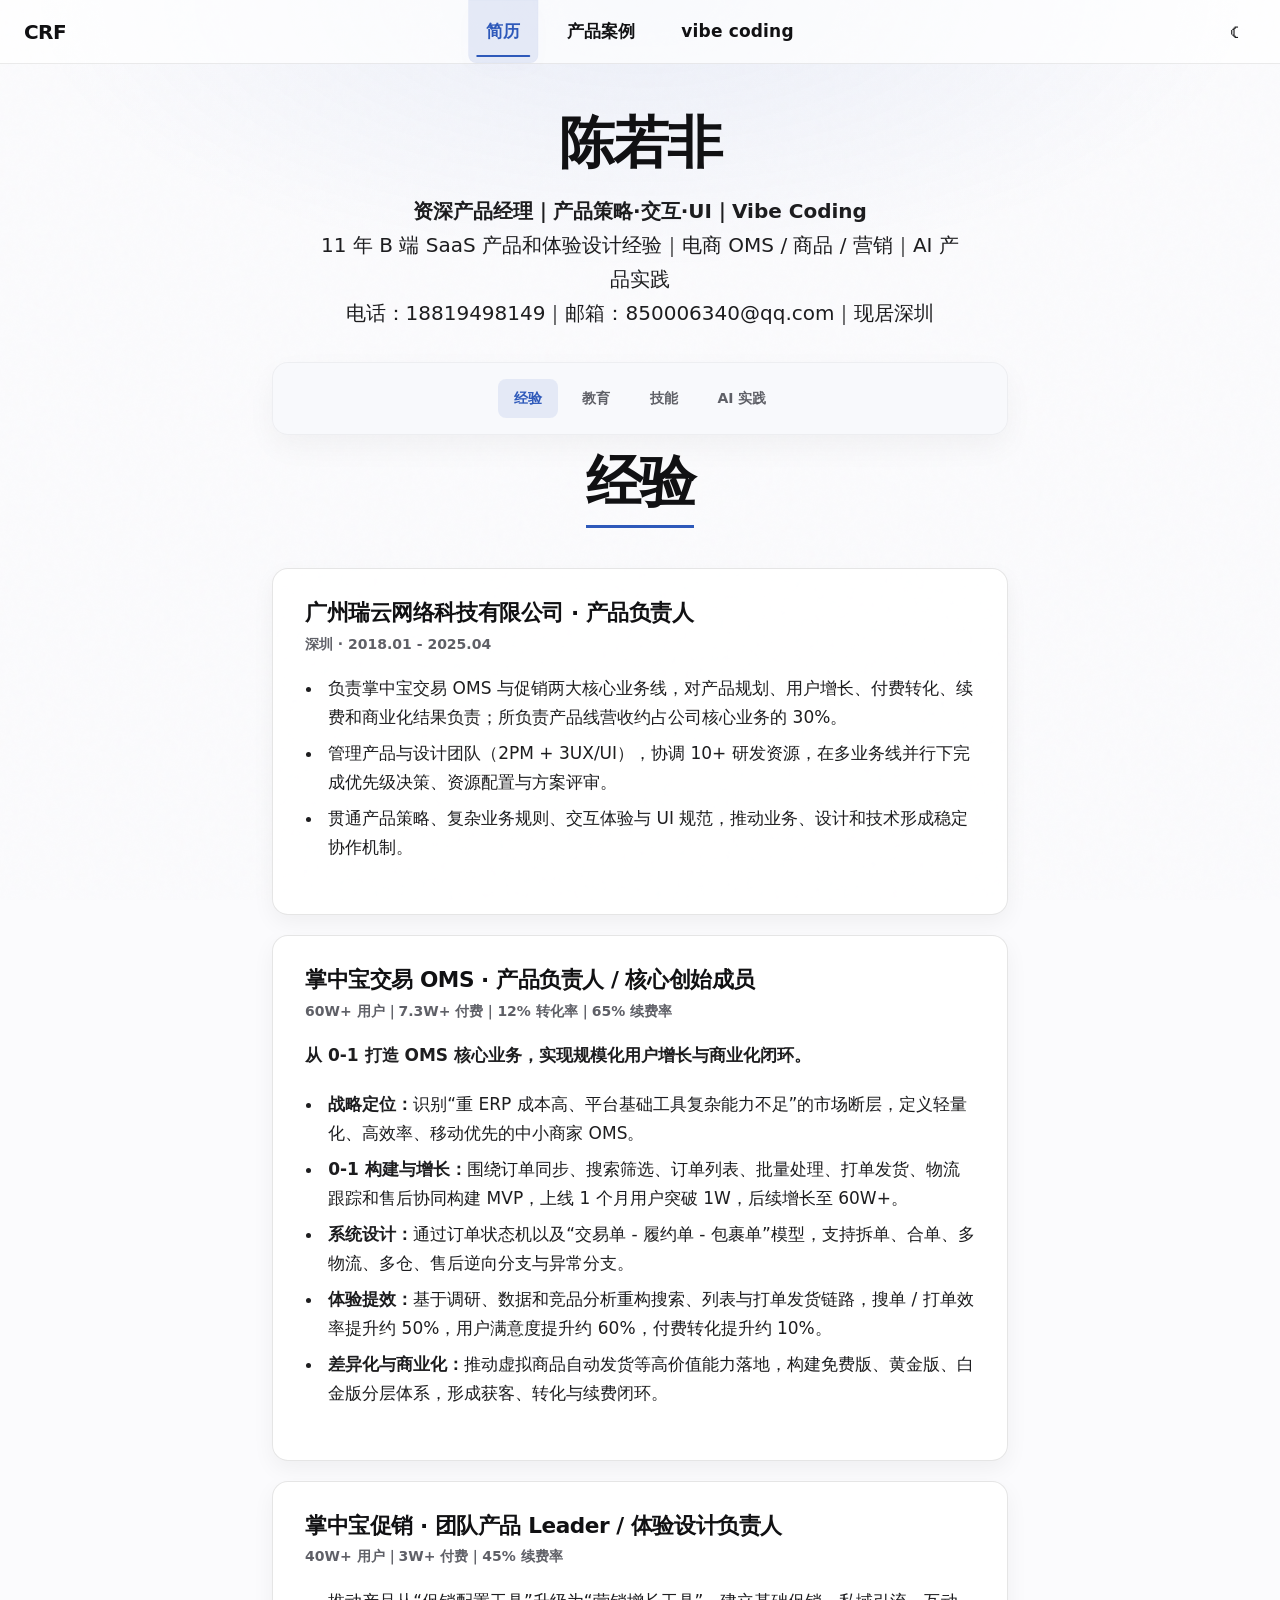
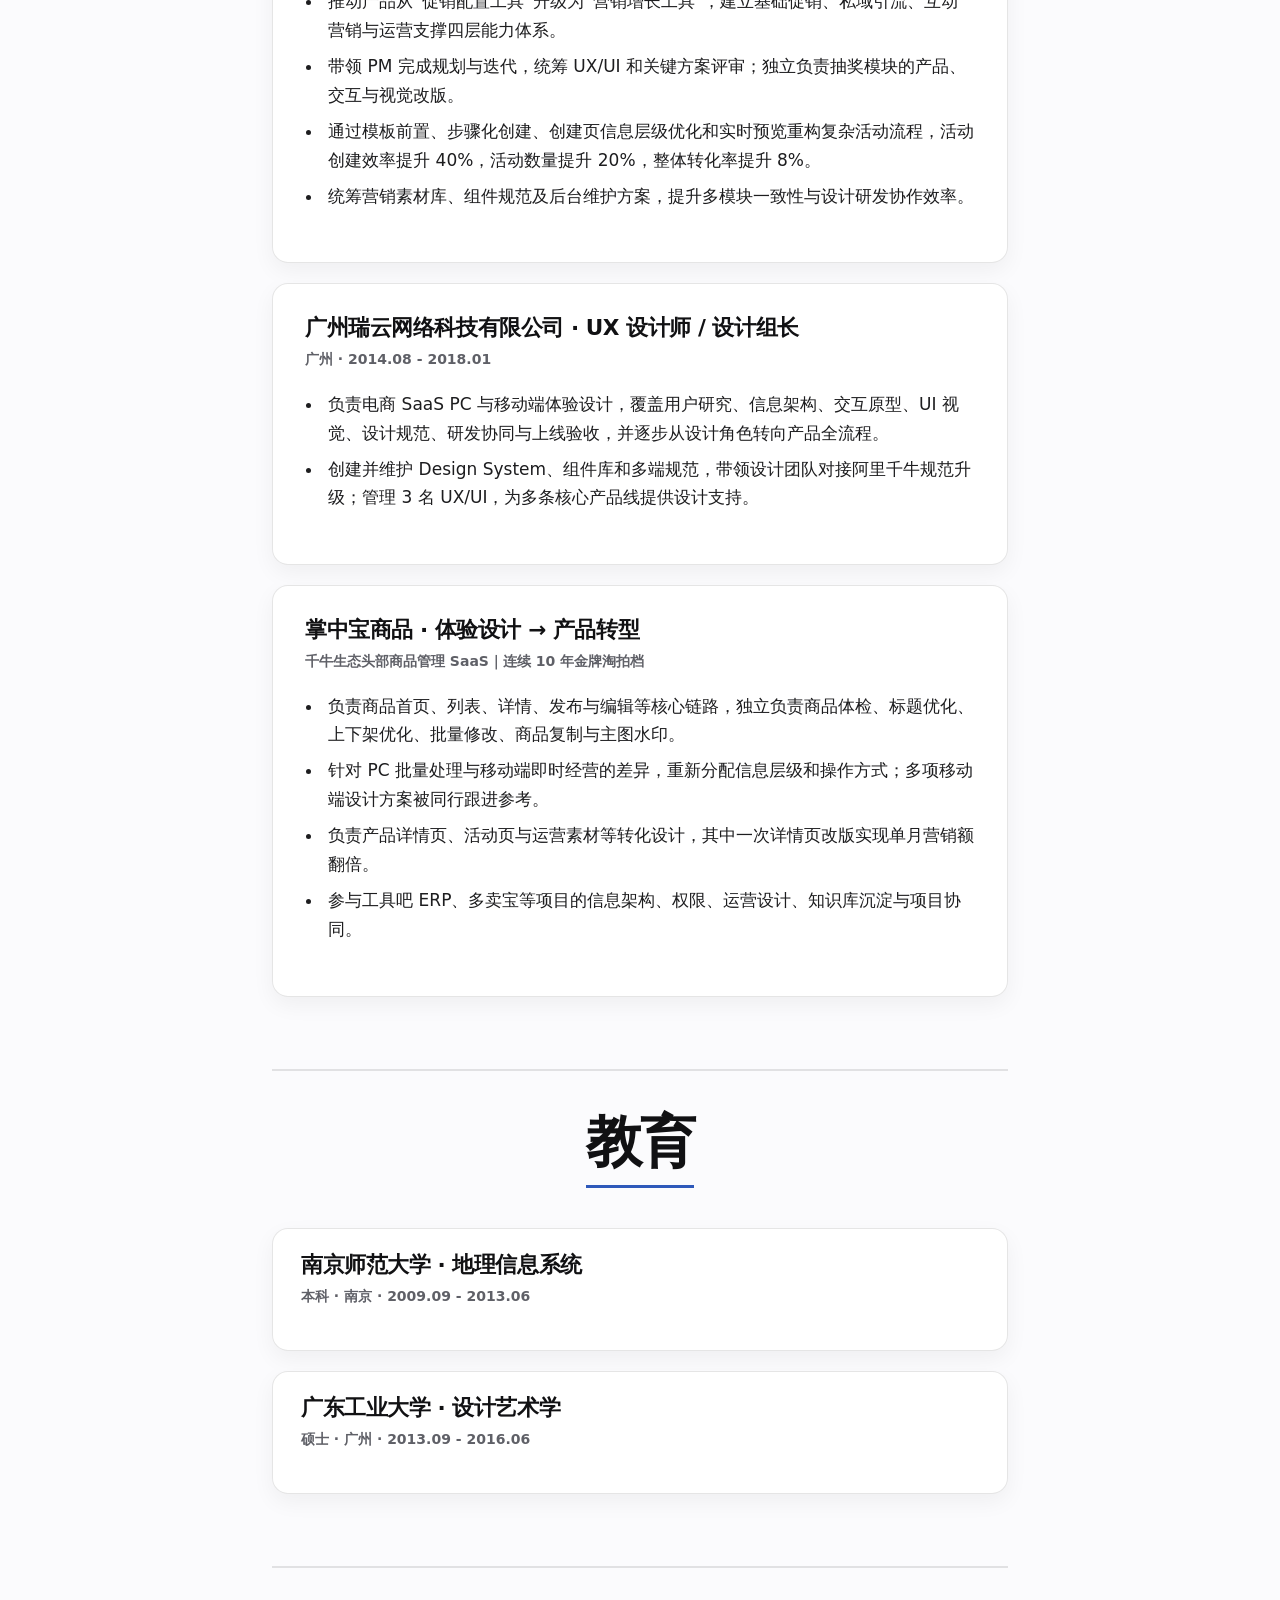
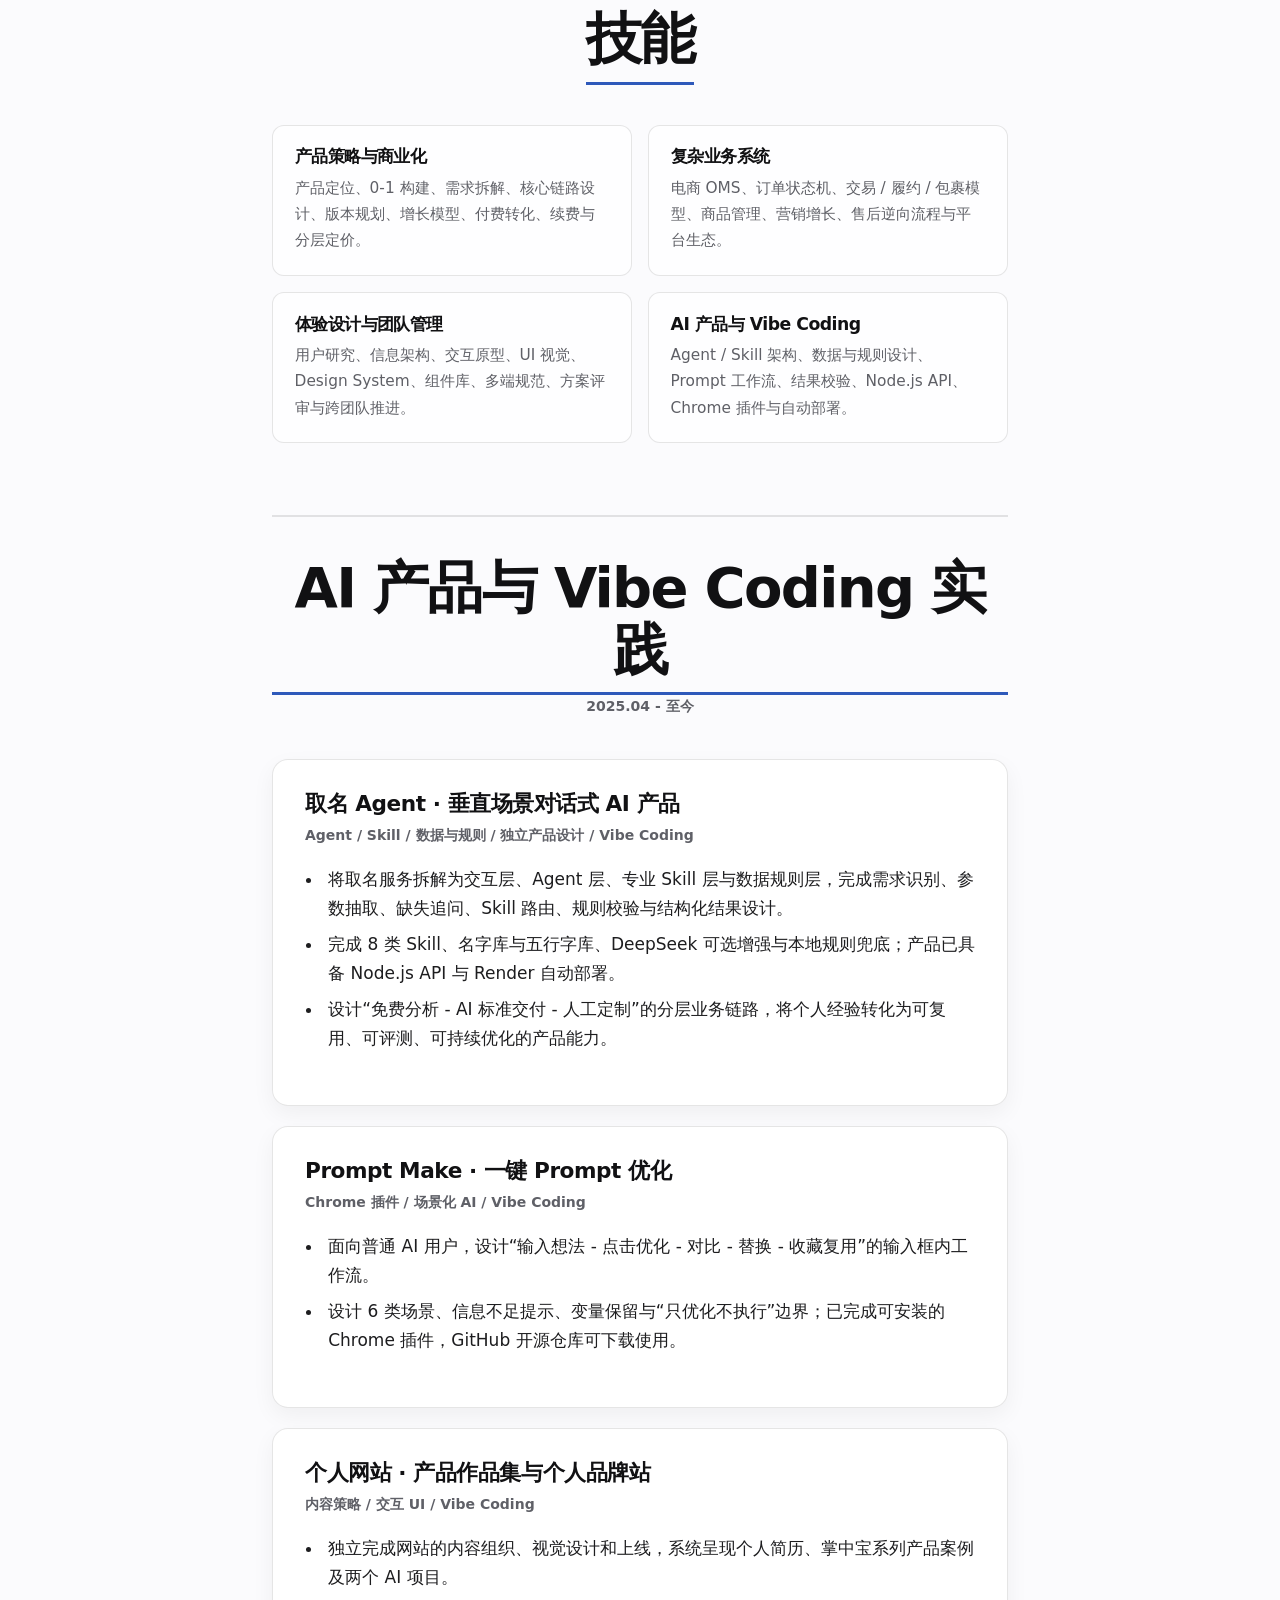
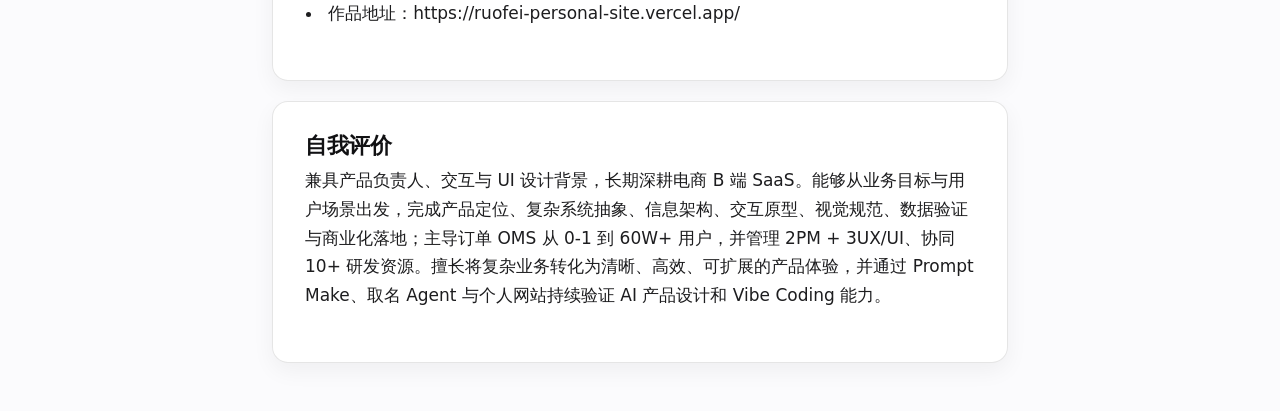
==== commit 35017298: "feat: update resume homepage content" ====
--- a/index.html
+++ b/index.html
@@ -6,7 +6,7 @@
     <title>陈若非 | 个人网站</title>
     <meta
       name="description"
-      content="陈若非的个人网站：资深产品负责人，长期建设电商 SaaS、交易系统、营销增长工具与人工智能产品化方案。"
+      content="陈若非，资深产品经理，拥有 11 年 B 端 SaaS 产品和体验设计经验，长期深耕电商 OMS、商品、营销与 AI 产品实践。"
     />
     <link
       rel="icon"
@@ -55,9 +55,11 @@
       <main class="page-main">
         <section id="resume" class="resume-page">
           <header id="about" class="resume-header">
-            <h1 class="resume-title">简历</h1>
+            <h1 class="resume-title">陈若非</h1>
             <p class="resume-summary">
-              我是陈若非，拥有 11 年 B 端电商 SaaS 经验，长期负责交易、商品、营销等核心产品线。我的优势是把业务机会、产品策略、交互体验、商业化增长和人工智能工具化落到同一套产品闭环里。
+              <strong>资深产品经理｜产品策略·交互·UI｜Vibe Coding</strong><br />
+              11 年 B 端 SaaS 产品和体验设计经验｜电商 OMS / 商品 / 营销｜AI 产品实践<br />
+              电话：18819498149｜邮箱：850006340@qq.com｜现居深圳
             </p>
           </header>
 
@@ -65,7 +67,7 @@
             <a class="resume-nav-link active" href="#experience">经验</a>
             <a class="resume-nav-link" href="#education">教育</a>
             <a class="resume-nav-link" href="#skills">技能</a>
-            <a class="resume-nav-link" href="#methods">方法</a>
+            <a class="resume-nav-link" href="#methods">AI 实践</a>
           </nav>
 
           <div class="resume-content">
@@ -77,26 +79,54 @@
               <article class="job-card">
                 <h4>广州瑞云网络科技有限公司 · 产品负责人</h4>
                 <p class="job-meta">深圳 · 2018.01 - 2025.04</p>
-                <p>
-                  负责掌中宝交易与掌中宝促销两大核心业务线，对用户增长、付费转化、续费和商业化结果负责。管理产品与设计团队，并协调 10+ 研发资源，在多业务线并行时进行优先级决策和资源分配。
-                </p>
-                <ul>
-                  <li>主导订单管理系统从 0 到 1 搭建，用户规模增长至 60W+，付费用户 7.3W+。</li>
-                  <li>围绕中小商家高频履约场景，定义轻量化、高效率、移动优先的产品策略。</li>
-                  <li>所负责产品线营收占公司核心业务 30%，形成稳定商业化闭环。</li>
-                </ul>
-              </article>
-
-              <article class="job-card">
-                <h4>广州瑞云网络科技有限公司 · 用户体验设计师</h4>
+                <ul>
+                  <li>负责掌中宝交易 OMS 与促销两大核心业务线，对产品规划、用户增长、付费转化、续费和商业化结果负责；所负责产品线营收约占公司核心业务的 30%。</li>
+                  <li>管理产品与设计团队（2PM + 3UX/UI），协调 10+ 研发资源，在多业务线并行下完成优先级决策、资源配置与方案评审。</li>
+                  <li>贯通产品策略、复杂业务规则、交互体验与 UI 规范，推动业务、设计和技术形成稳定协作机制。</li>
+                </ul>
+              </article>
+
+              <article class="job-card">
+                <h4>掌中宝交易 OMS · 产品负责人 / 核心创始成员</h4>
+                <p class="job-meta">60W+ 用户｜7.3W+ 付费｜12% 转化率｜65% 续费率</p>
+                <p><strong>从 0-1 打造 OMS 核心业务，实现规模化用户增长与商业化闭环。</strong></p>
+                <ul>
+                  <li><strong>战略定位：</strong>识别“重 ERP 成本高、平台基础工具复杂能力不足”的市场断层，定义轻量化、高效率、移动优先的中小商家 OMS。</li>
+                  <li><strong>0-1 构建与增长：</strong>围绕订单同步、搜索筛选、订单列表、批量处理、打单发货、物流跟踪和售后协同构建 MVP，上线 1 个月用户突破 1W，后续增长至 60W+。</li>
+                  <li><strong>系统设计：</strong>通过订单状态机以及“交易单 - 履约单 - 包裹单”模型，支持拆单、合单、多物流、多仓、售后逆向分支与异常分支。</li>
+                  <li><strong>体验提效：</strong>基于调研、数据和竞品分析重构搜索、列表与打单发货链路，搜单 / 打单效率提升约 50%，用户满意度提升约 60%，付费转化提升约 10%。</li>
+                  <li><strong>差异化与商业化：</strong>推动虚拟商品自动发货等高价值能力落地，构建免费版、黄金版、白金版分层体系，形成获客、转化与续费闭环。</li>
+                </ul>
+              </article>
+
+              <article class="job-card">
+                <h4>掌中宝促销 · 团队产品 Leader / 体验设计负责人</h4>
+                <p class="job-meta">40W+ 用户｜3W+ 付费｜45% 续费率</p>
+                <ul>
+                  <li>推动产品从“促销配置工具”升级为“营销增长工具”，建立基础促销、私域引流、互动营销与运营支撑四层能力体系。</li>
+                  <li>带领 PM 完成规划与迭代，统筹 UX/UI 和关键方案评审；独立负责抽奖模块的产品、交互与视觉改版。</li>
+                  <li>通过模板前置、步骤化创建、创建页信息层级优化和实时预览重构复杂活动流程，活动创建效率提升 40%，活动数量提升 20%，整体转化率提升 8%。</li>
+                  <li>统筹营销素材库、组件规范及后台维护方案，提升多模块一致性与设计研发协作效率。</li>
+                </ul>
+              </article>
+
+              <article class="job-card">
+                <h4>广州瑞云网络科技有限公司 · UX 设计师 / 设计组长</h4>
                 <p class="job-meta">广州 · 2014.08 - 2018.01</p>
-                <p>
-                  负责电商 SaaS 产品的 PC 端与移动端体验设计，建设设计规范和组件库，深度参与产品功能规划，并从设计角色逐步转型为产品负责人。
-                </p>
-                <ul>
-                  <li>负责商品首页、商品发布、商品管理等核心功能的交互设计与优化。</li>
-                  <li>主导主图水印、海报、营销素材等模块设计，提升功能使用率与开发效率。</li>
-                  <li>参与详情页、活动页、横幅等转化页面设计，曾推动单月营销额翻倍增长。</li>
+                <ul>
+                  <li>负责电商 SaaS PC 与移动端体验设计，覆盖用户研究、信息架构、交互原型、UI 视觉、设计规范、研发协同与上线验收，并逐步从设计角色转向产品全流程。</li>
+                  <li>创建并维护 Design System、组件库和多端规范，带领设计团队对接阿里千牛规范升级；管理 3 名 UX/UI，为多条核心产品线提供设计支持。</li>
+                </ul>
+              </article>
+
+              <article class="job-card">
+                <h4>掌中宝商品 · 体验设计 → 产品转型</h4>
+                <p class="job-meta">千牛生态头部商品管理 SaaS｜连续 10 年金牌淘拍档</p>
+                <ul>
+                  <li>负责商品首页、列表、详情、发布与编辑等核心链路，独立负责商品体检、标题优化、上下架优化、批量修改、商品复制与主图水印。</li>
+                  <li>针对 PC 批量处理与移动端即时经营的差异，重新分配信息层级和操作方式；多项移动端设计方案被同行跟进参考。</li>
+                  <li>负责产品详情页、活动页与运营素材等转化设计，其中一次详情页改版实现单月营销额翻倍。</li>
+                  <li>参与工具吧 ERP、多卖宝等项目的信息架构、权限、运营设计、知识库沉淀与项目协同。</li>
                 </ul>
               </article>
             </section>
@@ -105,17 +135,15 @@
               <div class="title">
                 <h3>教育</h3>
               </div>
+
+              <article class="job-card compact">
+                <h4>南京师范大学 · 地理信息系统</h4>
+                <p class="job-meta">本科 · 南京 · 2009.09 - 2013.06</p>
+              </article>
 
               <article class="job-card compact">
                 <h4>广东工业大学 · 设计艺术学</h4>
                 <p class="job-meta">硕士 · 广州 · 2013.09 - 2016.06</p>
-                <p>形成以用户体验、信息表达和系统化设计为核心的产品基础。</p>
-              </article>
-
-              <article class="job-card compact">
-                <h4>南京师范大学 · 地理信息系统</h4>
-                <p class="job-meta">本科 · 南京 · 2009.09 - 2013.06</p>
-                <p>培养空间信息、数据结构和复杂系统分析能力。</p>
               </article>
             </section>
 
@@ -126,41 +154,61 @@
 
               <div class="skill-groups">
                 <article>
-                  <h4>产品建设</h4>
-                  <p>产品战略、0 到 1 验证、需求拆解、核心链路设计、商业化定价、增长模型、跨团队推进。</p>
-                </article>
-                <article>
-                  <h4>业务系统</h4>
-                  <p>订单管理、商品管理、营销工具、私域增长、平台生态、用户分层、续费与转化优化。</p>
-                </article>
-                <article>
-                  <h4>体验设计</h4>
-                  <p>交互设计、信息架构、设计规范、组件库、转化页面、复杂流程降噪、移动端效率优化。</p>
-                </article>
-                <article>
-                  <h4>人工智能</h4>
-                  <p>场景判断、提示词设计、智能体编排、结果评测、原型验证、营销内容与运营策略生成。</p>
+                  <h4>产品策略与商业化</h4>
+                  <p>产品定位、0-1 构建、需求拆解、核心链路设计、版本规划、增长模型、付费转化、续费与分层定价。</p>
+                </article>
+                <article>
+                  <h4>复杂业务系统</h4>
+                  <p>电商 OMS、订单状态机、交易 / 履约 / 包裹模型、商品管理、营销增长、售后逆向流程与平台生态。</p>
+                </article>
+                <article>
+                  <h4>体验设计与团队管理</h4>
+                  <p>用户研究、信息架构、交互原型、UI 视觉、Design System、组件库、多端规范、方案评审与跨团队推进。</p>
+                </article>
+                <article>
+                  <h4>AI 产品与 Vibe Coding</h4>
+                  <p>Agent / Skill 架构、数据与规则设计、Prompt 工作流、结果校验、Node.js API、Chrome 插件与自动部署。</p>
                 </article>
               </div>
             </section>
 
             <section id="methods" class="resume-section methods">
               <div class="title">
-                <h3>方法</h3>
-              </div>
-
-              <article class="job-card">
-                <h4>从高频场景切入，用差异化能力形成增长。</h4>
-                <p>
-                  习惯用增长漏斗拆解用户路径，通过“高频核心场景优先、最小可行方案验证、数据与用户调研持续迭代”的方式，把产品从可用推进到可增长。
-                </p>
-              </article>
-
-              <article class="job-card">
-                <h4>把能力分层，变成可理解、可购买、可续费的价值。</h4>
-                <p>
-                  通过免费能力引流、付费能力分层和高阶能力包装，把效率工具、自动化能力与高价值功能组织成清晰的商业化体系。
-                </p>
+                <h3>AI 产品与 Vibe Coding 实践</h3>
+                <p class="job-meta">2025.04 - 至今</p>
+              </div>
+
+              <article class="job-card">
+                <h4>取名 Agent · 垂直场景对话式 AI 产品</h4>
+                <p class="job-meta">Agent / Skill / 数据与规则 / 独立产品设计 / Vibe Coding</p>
+                <ul>
+                  <li>将取名服务拆解为交互层、Agent 层、专业 Skill 层与数据规则层，完成需求识别、参数抽取、缺失追问、Skill 路由、规则校验与结构化结果设计。</li>
+                  <li>完成 8 类 Skill、名字库与五行字库、DeepSeek 可选增强与本地规则兜底；产品已具备 Node.js API 与 Render 自动部署。</li>
+                  <li>设计“免费分析 - AI 标准交付 - 人工定制”的分层业务链路，将个人经验转化为可复用、可评测、可持续优化的产品能力。</li>
+                </ul>
+              </article>
+
+              <article class="job-card">
+                <h4>Prompt Make · 一键 Prompt 优化</h4>
+                <p class="job-meta">Chrome 插件 / 场景化 AI / Vibe Coding</p>
+                <ul>
+                  <li>面向普通 AI 用户，设计“输入想法 - 点击优化 - 对比 - 替换 - 收藏复用”的输入框内工作流。</li>
+                  <li>设计 6 类场景、信息不足提示、变量保留与“只优化不执行”边界；已完成可安装的 Chrome 插件，GitHub 开源仓库可下载使用。</li>
+                </ul>
+              </article>
+
+              <article class="job-card">
+                <h4>个人网站 · 产品作品集与个人品牌站</h4>
+                <p class="job-meta">内容策略 / 交互 UI / Vibe Coding</p>
+                <ul>
+                  <li>独立完成网站的内容组织、视觉设计和上线，系统呈现个人简历、掌中宝系列产品案例及两个 AI 项目。</li>
+                  <li>作品地址：https://ruofei-personal-site.vercel.app/</li>
+                </ul>
+              </article>
+
+              <article class="job-card">
+                <h4>自我评价</h4>
+                <p>兼具产品负责人、交互与 UI 设计背景，长期深耕电商 B 端 SaaS。能够从业务目标与用户场景出发，完成产品定位、复杂系统抽象、信息架构、交互原型、视觉规范、数据验证与商业化落地；主导订单 OMS 从 0-1 到 60W+ 用户，并管理 2PM + 3UX/UI、协同 10+ 研发资源。擅长将复杂业务转化为清晰、高效、可扩展的产品体验，并通过 Prompt Make、取名 Agent 与个人网站持续验证 AI 产品设计和 Vibe Coding 能力。</p>
               </article>
             </section>
 
--- a/styles.css
+++ b/styles.css
@@ -73,6 +73,7 @@
 }
 
 html {
+  overflow-x: hidden;
   scroll-behavior: smooth;
 }
 
@@ -529,6 +530,23 @@
   transition: transform 520ms var(--ease-menu);
 }
 
+/* 每个项目使用各自专题页的主色，用于悬停投影等 accent 相关样式 */
+.portfolio-project:has(#trade) {
+  --accent: #1890ff;
+}
+
+.portfolio-project:has(#promo) {
+  --accent: #f5222d;
+}
+
+.portfolio-project:has(#goods) {
+  --accent: #ff9b54;
+}
+
+.portfolio-project:has(#tools) {
+  --accent: #15a888;
+}
+
 .portfolio-project--right {
   justify-content: flex-start;
   padding-left: clamp(2rem, 5vw, 4.5rem);
@@ -701,6 +719,7 @@
 
 .case-study-body {
   background: #f5f5f2;
+  overflow-x: hidden;
 }
 
 [data-theme="dark"] .case-study-body {
@@ -719,7 +738,11 @@
 }
 
 .promo-case-main {
-  --case-accent: #8f7cff;
+  --case-accent: #f5222d;
+}
+
+.tools-case-main {
+  --case-accent: #15a888;
 }
 
 [data-theme="dark"] .trade-case-main {
@@ -856,29 +879,6 @@
   background: #101012;
 }
 
-.case-back-link {
-  display: inline-flex;
-  margin-bottom: clamp(2rem, 4vw, 3.5rem);
-  color: var(--color-fg-light);
-  font-size: 0.95rem;
-  font-weight: var(--font-weight-bold);
-  text-decoration: none;
-  transition:
-    color var(--duration-fast) var(--ease-out),
-    transform var(--duration-fast) var(--ease-out);
-}
-
-.case-back-link::before {
-  content: "←";
-  margin-right: 0.45rem;
-}
-
-.case-back-link:hover,
-.case-back-link:focus-visible {
-  color: var(--color-accent);
-  transform: translateX(-4px);
-}
-
 .trade-case-hero {
   max-width: 40rem;
   margin-bottom: clamp(3rem, 6vw, 5rem);
@@ -894,7 +894,8 @@
 }
 
 .goods-case-main .trade-case-metrics strong,
-.promo-case-main .trade-case-metrics strong {
+.promo-case-main .trade-case-metrics strong,
+.tools-case-main .trade-case-metrics strong {
   color: var(--case-accent);
   font-size: clamp(1.05rem, 1.45vw, 1.45rem);
   line-height: 1.14;
@@ -957,6 +958,235 @@
 
 .case-story-section p:last-child {
   margin-bottom: 0;
+}
+
+.promo-case-main .trade-case-hero {
+  max-width: 46rem;
+}
+
+.promo-case-main .promo-showcase-frame img {
+  display: block;
+  width: 100%;
+  height: auto;
+}
+
+.promo-case-main .trade-case-metrics {
+  grid-template-columns: repeat(3, minmax(0, 1fr));
+}
+
+.promo-case-main .case-meta-label {
+  max-width: 46rem;
+}
+
+.promo-case-main .trade-case-hero h1 {
+  margin: 0 0 1.35rem;
+  color: var(--color-fg-bold);
+  font-size: clamp(3.5rem, 7.2vw, 6.8rem);
+  letter-spacing: 0;
+  line-height: 1;
+  white-space: nowrap;
+}
+
+.promo-case-main .case-lede,
+.promo-case-main .case-story-section p,
+.promo-case-main .case-story-section ul {
+  max-width: 46rem;
+  color: var(--color-fg);
+  font-size: clamp(1.05rem, 1.28vw, 1.22rem);
+  line-height: 1.88;
+}
+
+.promo-case-main .case-lede {
+  margin: 0 0 1.05rem;
+  font-size: clamp(1.18rem, 1.6vw, 1.48rem);
+  line-height: 1.76;
+}
+
+.promo-case-main .case-story-section {
+  max-width: 46rem;
+}
+
+.promo-case-main .case-story-section h2 {
+  margin: 0 0 1.35rem;
+  color: var(--color-fg-bold);
+  font-size: clamp(2.5rem, 4.5vw, 5.4rem);
+  font-weight: var(--font-weight-black);
+  letter-spacing: 0;
+  line-height: 1.05;
+}
+
+.promo-case-main .case-story-section h3 {
+  margin: 1.25rem 0 0.55rem;
+  color: var(--color-fg-bold);
+  font-size: clamp(1.08rem, 1.35vw, 1.24rem);
+  font-weight: var(--font-weight-bold);
+  letter-spacing: 0;
+  line-height: 1.45;
+}
+
+.promo-case-main .case-story-section ul {
+  margin: 0 0 1.05rem;
+  padding-left: 1.2rem;
+}
+
+.promo-case-main .case-story-section li {
+  margin: 0 0 0.5rem;
+}
+
+.promo-case-main .case-story-section li::marker {
+  color: var(--case-accent);
+}
+
+.promo-split-main {
+  --trade-accent: #1890ff;
+}
+
+.trade-split-main.goods-split-main {
+  --trade-accent: #ff9b54;
+  --trade-card: rgba(255, 155, 84, 0.1);
+}
+
+[data-theme="dark"] .trade-split-main.goods-split-main {
+  --trade-accent: #ffb06f;
+  --trade-card: rgba(255, 176, 111, 0.12);
+}
+
+.trade-split-main.tools-split-main {
+  --trade-accent: #15a888;
+  --trade-card: rgba(21, 168, 136, 0.1);
+}
+
+.promo-split-main .trade-split-section {
+  grid-template-columns: minmax(0, 1.04fr) minmax(30rem, 0.96fr);
+}
+
+.promo-split-main .trade-split-frame {
+  overflow: visible;
+  border: 0;
+  border-radius: 0;
+  background: transparent;
+  box-shadow: none;
+}
+
+.promo-split-main .promo-split-frame img {
+  display: block;
+  width: 100%;
+  height: auto;
+  border-radius: 0;
+}
+
+.promo-split-main .trade-split-frame:hover img {
+  transform: none;
+}
+
+.promo-split-main .promo-split-visual-stack {
+  display: grid;
+  gap: clamp(1.5rem, 2.4vw, 2.5rem);
+}
+
+.promo-split-main .promo-product-frame {
+  overflow: hidden;
+  padding: clamp(0.65rem, 1.1vw, 1rem);
+  border: 1px solid rgba(19, 26, 34, 0.1);
+  border-radius: 8px;
+  background: #fff;
+  box-shadow: 0 12px 34px rgba(20, 32, 46, 0.1);
+}
+
+.promo-split-main .promo-product-frame img {
+  width: 100%;
+  height: auto;
+  border-radius: 4px;
+}
+
+.promo-split-main .promo-product-frame video {
+  display: block;
+  width: 100%;
+  height: auto;
+  border-radius: 4px;
+  background: #f3f6fb;
+}
+
+.promo-split-main .promo-lottery-video-crop {
+  overflow: hidden;
+  border-radius: 4px;
+}
+
+.promo-split-main .promo-lottery-video-crop video {
+  margin-bottom: -30px;
+  transform: translateY(-15px);
+  border-radius: 0;
+  background: transparent;
+}
+
+/* 横向自动无缝滚动帧（超宽长图） */
+.promo-split-main .promo-scroll-frame {
+  overflow: hidden;
+}
+
+.promo-split-main .promo-scroll-viewport {
+  overflow: hidden;
+  width: 100%;
+  aspect-ratio: 1920 / 1306;
+  border-radius: 4px;
+  background: #f3f6fb;
+}
+
+.promo-split-main .promo-scroll-track {
+  display: flex;
+  align-items: stretch;
+  width: max-content;
+  height: 100%;
+  animation: promo-hscroll 36s linear infinite;
+}
+
+.promo-split-main .promo-product-frame .promo-scroll-track img {
+  display: block;
+  width: auto;
+  height: 100%;
+  border-radius: 0;
+  flex: none;
+}
+
+.promo-split-main .promo-scroll-frame:hover .promo-scroll-track {
+  animation-play-state: paused;
+}
+
+@keyframes promo-hscroll {
+  from { transform: translateX(0); }
+  to { transform: translateX(-50%); }
+}
+
+@media (prefers-reduced-motion: reduce) {
+  .promo-split-main .promo-scroll-track {
+    animation: none;
+  }
+}
+
+.promo-split-main .case-meta-label {
+  max-width: 46rem;
+}
+
+.promo-split-main .trade-section-label.case-meta-label {
+  color: var(--trade-soft);
+}
+
+.promo-split-main .trade-split-copy h3 {
+  margin: 1.35rem 0 0.55rem;
+  color: var(--trade-text);
+  font-size: clamp(1.08rem, 1.35vw, 1.24rem);
+  font-weight: var(--font-weight-bold);
+  letter-spacing: 0;
+  line-height: 1.45;
+}
+
+.promo-split-main .trade-split-copy strong {
+  color: var(--trade-text);
+  font-weight: var(--font-weight-black);
+}
+
+.promo-split-main .promo-split-metrics {
+  max-width: 46rem;
 }
 
 .trade-split-body {
@@ -976,6 +1206,7 @@
   --trade-soft: rgba(19, 26, 34, 0.62);
   --trade-border: rgba(19, 26, 34, 0.12);
   --trade-card: rgba(24, 144, 255, 0.08);
+  --trade-accent: #1890ff;
   --trade-shadow: rgba(20, 32, 46, 0.12);
   max-width: none;
   padding: 0;
@@ -992,6 +1223,7 @@
   --trade-soft: rgba(245, 248, 251, 0.68);
   --trade-border: rgba(255, 255, 255, 0.1);
   --trade-card: rgba(24, 144, 255, 0.09);
+  --trade-accent: #1890ff;
   --trade-shadow: rgba(0, 0, 0, 0.24);
 }
 
@@ -1006,16 +1238,19 @@
   width: min(100%, 1680px);
   margin: 0 auto;
   grid-template-columns: minmax(0, 1.08fr) minmax(30rem, 0.92fr);
-  gap: clamp(2.5rem, 4.8vw, 5.6rem);
+  gap: clamp(2.25rem, 4.2vw, 5rem);
   align-items: start;
-  padding: clamp(4.5rem, 7vw, 7.6rem) clamp(2rem, 5vw, 5rem);
-  border-top: 1px solid var(--trade-border);
+  padding: clamp(3.75rem, 5.8vw, 6.25rem) clamp(2rem, 5vw, 5rem);
+  scroll-margin-top: calc(var(--header-height) + 2rem);
+}
+
+.trade-split-section + .trade-split-section {
+  padding-top: clamp(2.25rem, 4.5vw, 4.8rem);
 }
 
 .trade-split-hero {
   min-height: calc(100vh - var(--header-height));
   align-items: start;
-  border-top: 0;
   padding-top: clamp(3rem, 5vw, 5.5rem);
 }
 
@@ -1024,8 +1259,7 @@
 }
 
 .trade-split-visual--sticky {
-  position: sticky;
-  top: calc(var(--header-height) + 2rem);
+  position: static;
 }
 
 .trade-split-frame {
@@ -1053,6 +1287,23 @@
   padding-inline: clamp(0.85rem, 1.4vw, 1.25rem);
 }
 
+.trade-split-frame--original-size {
+  display: flex;
+  justify-content: center;
+  padding: clamp(0.8rem, 1.35vw, 1.2rem);
+  background: #fff;
+}
+
+.trade-split-frame--original-size img {
+  width: auto;
+  max-width: 100%;
+  height: auto;
+}
+
+.trade-split-frame--original-size:hover img {
+  transform: none;
+}
+
 .trade-split-frame--motion {
   padding: clamp(0.8rem, 1.35vw, 1.2rem);
   background: #fff;
@@ -1064,6 +1315,24 @@
   height: auto;
   border-radius: 6px;
   background: #111920;
+}
+
+.trade-split-frame--video {
+  padding: clamp(0.8rem, 1.35vw, 1.2rem);
+  background: #fff;
+}
+
+.trade-split-frame--video video {
+  display: block;
+  width: 100%;
+  aspect-ratio: 41 / 24;
+  border-radius: 6px;
+  object-fit: cover;
+  background: #111920;
+}
+
+.trade-split-frame--video:hover video {
+  transform: none;
 }
 
 .trade-phone-composite {
@@ -1117,6 +1386,227 @@
 .trade-image-stack {
   display: grid;
   gap: 1.25rem;
+}
+
+.case-split-frame {
+  background: color-mix(in srgb, var(--trade-panel) 86%, var(--trade-card));
+}
+
+.case-split-frame img {
+  aspect-ratio: 16 / 11;
+  object-fit: contain;
+}
+
+.case-split-visual {
+  display: grid;
+  gap: 1rem;
+}
+
+.goods-case-main .trade-section-label {
+  color: #4b5563;
+}
+
+[data-theme="dark"] .goods-case-main .trade-section-label {
+  color: #c7ccd4;
+}
+
+.goods-case-main .trade-split-copy ul li::marker {
+  color: #4b5563;
+}
+
+[data-theme="dark"] .goods-case-main .trade-split-copy ul li::marker {
+  color: #c7ccd4;
+}
+
+.goods-case-main .trade-split-metrics {
+  max-width: 30rem;
+  grid-template-columns: 1fr;
+  gap: 0;
+}
+
+.goods-case-main .trade-split-metrics span {
+  display: grid;
+  min-height: 0;
+  grid-template-columns: minmax(7.5rem, max-content) 1fr;
+  gap: 1rem;
+  align-items: baseline;
+  padding: 0.85rem 0;
+  border-top: 1px solid var(--trade-border);
+}
+
+.goods-case-main .trade-split-metrics strong {
+  margin: 0;
+  color: var(--trade-text);
+  font-size: clamp(1.35rem, 1.8vw, 1.9rem);
+  line-height: 1.12;
+  white-space: nowrap;
+}
+
+.goods-frame {
+  background: #fff;
+}
+
+.goods-frame--dashboard img {
+  aspect-ratio: 36 / 25;
+}
+
+.goods-frame--padded {
+  padding: clamp(0.65rem, 1.2vw, 1rem);
+  background: #fff;
+}
+
+.goods-frame--padded img {
+  border-radius: 6px;
+}
+
+.goods-frame--gif {
+  padding: clamp(0.55rem, 1vw, 0.9rem);
+}
+
+.goods-frame--gif img {
+  aspect-ratio: 750 / 616;
+  border-radius: 4px;
+}
+
+.goods-frame--phone {
+  display: flex;
+  justify-content: center;
+  padding: clamp(1rem, 2vw, 1.4rem);
+}
+
+.goods-frame--phone img {
+  width: min(100%, 17rem);
+  aspect-ratio: auto;
+  border-radius: 16px;
+  box-shadow: 0 18px 50px rgba(20, 32, 46, 0.14);
+}
+
+.goods-frame--brand {
+  display: flex;
+  align-items: center;
+  justify-content: center;
+  min-height: clamp(18rem, 34vw, 32rem);
+  background:
+    radial-gradient(circle at 50% 44%, rgba(255, 155, 84, 0.22), transparent 48%),
+    color-mix(in srgb, var(--trade-panel) 88%, var(--trade-card));
+}
+
+.goods-frame--brand img {
+  width: min(58%, 20rem);
+  aspect-ratio: 1;
+  border-radius: 24%;
+  box-shadow: 0 24px 70px rgba(255, 155, 84, 0.22);
+}
+
+.goods-media-stack {
+  display: grid;
+  gap: 1rem;
+}
+
+.goods-video-grid {
+  display: grid;
+  grid-template-columns: repeat(2, minmax(0, 1fr));
+  gap: 1rem;
+  align-items: start;
+}
+
+.goods-video-frame {
+  padding: clamp(0.55rem, 1vw, 0.85rem);
+  background: #fff;
+}
+
+.goods-video-frame video {
+  display: block;
+  width: 100%;
+  max-height: min(70vh, 38rem);
+  aspect-ratio: 16 / 9;
+  border-radius: 6px;
+  object-fit: contain;
+  background: #f3f6fb;
+}
+
+.goods-video-frame:hover video,
+.goods-frame--phone:hover img,
+.goods-frame--brand:hover img {
+  transform: none;
+}
+
+[data-theme="dark"] .goods-frame,
+[data-theme="dark"] .goods-video-frame {
+  background: #f8fafc;
+}
+
+.goods-continuous-copy .trade-section-label {
+  margin-top: clamp(2.25rem, 4vw, 3.6rem);
+}
+
+.goods-continuous-copy .trade-section-label:first-of-type {
+  margin-top: clamp(2rem, 3vw, 2.8rem);
+}
+
+.goods-continuous-media {
+  gap: 1rem;
+}
+
+.goods-transition-line {
+  display: flex;
+  flex-wrap: wrap;
+  gap: 0.45rem 0.65rem;
+  align-items: baseline;
+  margin-bottom: 0.85rem !important;
+}
+
+.goods-transition-line span {
+  color: var(--trade-soft);
+  font-weight: var(--font-weight-bold);
+}
+
+.case-scroll-enhanced .case-scroll-layout {
+  display: grid;
+  width: min(100%, 1680px);
+  margin: 0 auto;
+  grid-template-columns: minmax(0, 1.08fr) minmax(30rem, 0.92fr);
+  gap: clamp(2.25rem, 4.2vw, 5rem);
+  align-items: start;
+  padding: clamp(3.75rem, 5.8vw, 6.25rem) clamp(2rem, 5vw, 5rem);
+}
+
+.case-scroll-enhanced .case-scroll-rail,
+.case-scroll-enhanced .case-scroll-story {
+  display: grid;
+  align-content: start;
+}
+
+.case-scroll-enhanced .case-scroll-rail {
+  gap: clamp(1.4rem, 2.1vw, 2.25rem);
+}
+
+.case-scroll-enhanced .case-scroll-story {
+  gap: clamp(2.4rem, 4.2vw, 4.85rem);
+}
+
+.case-scroll-enhanced .trade-split-section,
+.case-scroll-enhanced .trade-split-section + .trade-split-section {
+  display: block;
+  width: 100%;
+  padding: 0;
+}
+
+.case-scroll-enhanced .trade-split-hero {
+  min-height: 0;
+}
+
+.case-scroll-enhanced .trade-split-visual,
+.case-scroll-enhanced .trade-split-copy {
+  width: 100%;
+}
+
+.case-scroll-enhanced .case-scroll-visual-item {
+  width: 100%;
+}
+
+.case-scroll-enhanced .case-scroll-visual-item--hero {
+  margin-bottom: 0;
 }
 
 .trade-lightbox {
@@ -1176,16 +1666,6 @@
   padding-top: 0.35rem;
 }
 
-.trade-split-back {
-  margin-bottom: clamp(2rem, 4vw, 3.5rem);
-  color: var(--trade-soft);
-}
-
-.trade-split-back:hover,
-.trade-split-back:focus-visible {
-  color: #1890ff;
-}
-
 .trade-section-label {
   margin: 0 0 1.15rem;
   color: #1890ff;
@@ -1195,6 +1675,16 @@
   text-transform: uppercase;
 }
 
+.case-meta-label {
+  margin: 0 0 1.15rem;
+  color: var(--color-fg-light);
+  font-size: clamp(1.05rem, 1.28vw, 1.22rem);
+  font-weight: var(--font-weight-black);
+  letter-spacing: 0.1em;
+  line-height: 1.45;
+  text-transform: uppercase;
+}
+
 .trade-split-copy h1,
 .trade-split-copy h2 {
   margin: 0 0 1.35rem;
@@ -1218,6 +1708,33 @@
   color: var(--trade-muted);
   font-size: clamp(1.05rem, 1.28vw, 1.22rem);
   line-height: 1.88;
+}
+
+.trade-inline-zoom-frame {
+  position: relative;
+  z-index: 1;
+  width: min(100%, 52rem);
+  margin: 2.2rem 0 0 auto;
+  background: transparent;
+  cursor: zoom-in;
+}
+
+.trade-inline-zoom-frame img {
+  display: block;
+  width: 100%;
+  height: auto;
+  transform-origin: top right;
+  transition: transform 420ms var(--ease-out);
+}
+
+@media (hover: hover) and (pointer: fine) {
+  .trade-inline-zoom-frame:hover {
+    z-index: 20;
+  }
+
+  .trade-inline-zoom-frame:hover img {
+    transform: scale(1.36);
+  }
 }
 
 .trade-split-lede {
@@ -1749,10 +2266,6 @@
     padding: 2.5rem 1.25rem 4.5rem;
   }
 
-  .case-back-link {
-    margin-bottom: 2rem;
-  }
-
   .trade-case-hero {
     margin-bottom: 2.75rem;
   }
@@ -1772,6 +2285,112 @@
   .case-story-section p {
     font-size: 1rem;
     line-height: 1.86;
+  }
+
+  .trade-split-main {
+    padding: 0;
+  }
+
+  .trade-split-section,
+  .trade-split-section + .trade-split-section {
+    display: block;
+    width: 100%;
+    padding: 2.5rem 1.25rem 4rem;
+  }
+
+  .trade-split-hero {
+    min-height: 0;
+  }
+
+  .trade-split-visual {
+    margin-bottom: 2.15rem;
+  }
+
+  .trade-split-copy h1 {
+    font-size: clamp(3.25rem, 17vw, 5rem);
+  }
+
+  .trade-split-copy h2 {
+    font-size: clamp(2.1rem, 11vw, 3.8rem);
+  }
+
+  .trade-split-metrics {
+    grid-template-columns: repeat(2, minmax(0, 1fr));
+  }
+
+  .case-split-frame img {
+    aspect-ratio: 4 / 3;
+  }
+
+  .goods-frame--dashboard img,
+  .goods-frame--gif img {
+    aspect-ratio: auto;
+  }
+
+  .goods-frame--phone img {
+    aspect-ratio: auto;
+  }
+
+  .goods-frame--brand {
+    min-height: 16rem;
+  }
+
+  .goods-frame--brand img {
+    width: min(52%, 13rem);
+  }
+
+  .goods-video-grid {
+    grid-template-columns: 1fr;
+  }
+
+  .goods-video-frame video {
+    max-height: none;
+  }
+
+  .name-agent-page .name-agent-hero-stage {
+    --name-agent-phone-width: min(41vw, 9.5rem);
+    width: 100%;
+    transform: none;
+  }
+
+  .name-agent-page .name-agent-hero-showcase {
+    gap: 0.55rem;
+  }
+
+  .name-agent-page .name-agent-device--motion {
+    transform: none;
+    padding: 8px;
+    border-radius: 22px;
+  }
+
+  .promo-split-main {
+    padding: 0;
+  }
+
+  .promo-split-main .trade-split-section {
+    display: block;
+    padding: 2.5rem 1.25rem 4rem;
+  }
+
+  .promo-split-main .trade-split-hero {
+    min-height: 0;
+  }
+
+  .promo-split-main .trade-split-visual--sticky {
+    position: static;
+    margin-bottom: 2.2rem;
+  }
+
+  .promo-split-main .trade-split-copy h1 {
+    font-size: clamp(3.25rem, 17vw, 5rem);
+  }
+
+  .promo-split-main .trade-split-copy h2 {
+    font-size: clamp(2.2rem, 12vw, 4rem);
+  }
+
+  .promo-split-main .trade-split-metrics {
+    grid-template-columns: repeat(3, minmax(0, 1fr));
   }
 
   .portfolio-projects {
@@ -1863,3 +2482,924 @@
     grid-template-columns: 1fr;
   }
 }
+
+/* ===== vibe coding · Prompt Make 首屏 ===== */
+.vibe-hero-main {
+  max-width: none;
+  padding: 0;
+}
+
+.vibe-hero {
+  display: grid;
+  width: min(100%, 1320px);
+  margin: 0 auto;
+  min-height: calc(100vh - var(--header-height));
+  grid-template-columns: minmax(0, 0.92fr) minmax(0, 1.08fr);
+  gap: clamp(2.5rem, 5vw, 5rem);
+  align-items: center;
+  padding: clamp(3rem, 6vw, 6rem) clamp(1.5rem, 4vw, 4rem);
+}
+
+.vibe-hero-copy {
+  max-width: 32rem;
+}
+
+.vibe-hero-kicker {
+  display: inline-flex;
+  align-items: center;
+  gap: 0.5rem;
+  margin: 0 0 1.6rem;
+  padding: 0.42rem 0.9rem;
+  border: 1px solid color-mix(in srgb, var(--color-accent) 32%, transparent);
+  border-radius: 999px;
+  background: var(--color-accent-subtle);
+  color: var(--color-accent);
+  font-size: 0.78rem;
+  font-weight: var(--font-weight-bold);
+  letter-spacing: 0.06em;
+}
+
+.vibe-hero-kicker::before {
+  content: "";
+  width: 6px;
+  height: 6px;
+  border-radius: 50%;
+  background: var(--color-accent);
+}
+
+.vibe-hero-title {
+  margin: 0 0 1.5rem;
+  color: var(--color-fg-bold);
+  font-size: clamp(3.5rem, 7vw, 6rem);
+  font-weight: var(--font-weight-black);
+  letter-spacing: -0.04em;
+  line-height: 0.95;
+}
+
+.vibe-hero-lead {
+  margin: 0 0 1.5rem;
+  color: var(--color-fg);
+  font-size: clamp(1.08rem, 1.35vw, 1.26rem);
+  line-height: 1.78;
+  text-wrap: pretty;
+}
+
+.vibe-hero-meta {
+  margin: 0 0 2.25rem;
+  padding-top: 1.25rem;
+  border-top: 1px solid var(--color-border);
+  color: var(--color-fg-light);
+  font-size: 0.92rem;
+  line-height: 1.6;
+}
+
+.vibe-hero-cta {
+  display: inline-flex;
+  align-items: center;
+  gap: 0.55rem;
+  margin-top: 1.5rem;
+  padding: 0.92rem 1.6rem;
+  border-radius: 999px;
+  background: var(--color-fg-bold);
+  color: var(--color-bg);
+  font-size: 1rem;
+  font-weight: var(--font-weight-bold);
+  letter-spacing: 0.01em;
+  text-decoration: none;
+  transition:
+    transform var(--duration-fast) var(--ease-out),
+    box-shadow var(--duration-fast) var(--ease-out);
+}
+
+.vibe-hero-actions {
+  display: flex;
+  flex-wrap: wrap;
+  gap: 0.9rem;
+}
+
+.vibe-hero-cta--ghost {
+  background: transparent;
+  color: var(--color-fg-bold);
+  border: 1.5px solid var(--color-border);
+  box-shadow: none;
+}
+
+.vibe-hero-cta--ghost:hover,
+.vibe-hero-cta--ghost:focus-visible {
+  background: var(--color-border);
+  border-color: var(--color-accent);
+  transform: translateY(-2px);
+  box-shadow: 0 18px 42px rgba(0, 0, 0, 0.12);
+}
+
+[data-theme="dark"] .vibe-hero-cta--ghost:hover,
+[data-theme="dark"] .vibe-hero-cta--ghost:focus-visible {
+  box-shadow: 0 18px 42px rgba(0, 0, 0, 0.45);
+}
+
+.vibe-hero-cta svg {
+  width: 16px;
+  height: 16px;
+  transition: transform var(--duration-fast) var(--ease-out);
+}
+
+.vibe-hero-cta:hover,
+.vibe-hero-cta:focus-visible {
+  transform: translateY(-2px);
+  box-shadow: 0 18px 42px rgba(0, 0, 0, 0.18);
+  outline: none;
+}
+
+.vibe-hero-cta:hover svg,
+.vibe-hero-cta:focus-visible svg {
+  transform: translateX(4px);
+}
+
+[data-theme="dark"] .vibe-hero-cta:hover,
+[data-theme="dark"] .vibe-hero-cta:focus-visible {
+  box-shadow: 0 18px 42px rgba(0, 0, 0, 0.5);
+}
+
+.vibe-hero-visual {
+  position: relative;
+  display: flex;
+  align-items: center;
+  justify-content: center;
+}
+
+.vibe-hero-visual::before {
+  content: "";
+  position: absolute;
+  inset: -8% -6%;
+  background: radial-gradient(ellipse at center, color-mix(in srgb, var(--color-accent) 20%, transparent), transparent 68%);
+  filter: blur(36px);
+  z-index: 0;
+  pointer-events: none;
+}
+
+.vibe-hero-frame {
+  position: relative;
+  z-index: 1;
+  width: 100%;
+  border-radius: 20px;
+  overflow: hidden;
+  border: 0;
+  background: transparent;
+  box-shadow: 0 30px 80px rgba(0, 0, 0, 0.14);
+}
+
+.vibe-hero-frame img {
+  display: block;
+  width: 100%;
+  height: auto;
+}
+
+[data-theme="dark"] .vibe-hero-frame {
+  box-shadow: 0 30px 80px rgba(0, 0, 0, 0.5);
+}
+
+/* ===== vibe coding · 取名 Agent 第二屏 ===== */
+.vibe-section {
+  display: grid;
+  width: min(100%, 1320px);
+  margin: 0 auto;
+  grid-template-columns: minmax(0, 1.08fr) minmax(0, 0.92fr);
+  gap: clamp(2.5rem, 5vw, 5rem);
+  align-items: center;
+  padding: clamp(4rem, 7vw, 7rem) clamp(1.5rem, 4vw, 4rem);
+  border-top: 1px solid var(--color-border);
+}
+
+.vibe-section-copy {
+  max-width: 32rem;
+}
+
+.vibe-section-title {
+  margin: 0 0 1.5rem;
+  color: var(--color-fg-bold);
+  font-size: clamp(2.8rem, 5.5vw, 4.5rem);
+  font-weight: var(--font-weight-black);
+  letter-spacing: -0.03em;
+  line-height: 1;
+}
+
+.vibe-section-lead {
+  margin: 0 0 1.5rem;
+  color: var(--color-fg);
+  font-size: clamp(1.02rem, 1.2vw, 1.15rem);
+  line-height: 1.78;
+  text-wrap: pretty;
+}
+
+.vibe-section-meta {
+  margin: 0 0 2rem;
+  padding-top: 1.25rem;
+  border-top: 1px solid var(--color-border);
+  color: var(--color-fg-light);
+  font-size: 0.92rem;
+  line-height: 1.6;
+}
+
+.vibe-section-cta {
+  display: inline-flex;
+  align-items: center;
+  gap: 0.55rem;
+  padding: 0.92rem 1.6rem;
+  border-radius: 999px;
+  background: var(--color-fg-bold);
+  color: var(--color-bg);
+  font-size: 1rem;
+  font-weight: var(--font-weight-bold);
+  letter-spacing: 0.01em;
+  text-decoration: none;
+  transition:
+    transform var(--duration-fast) var(--ease-out),
+    box-shadow var(--duration-fast) var(--ease-out);
+}
+
+.vibe-section-actions {
+  display: flex;
+  flex-wrap: wrap;
+  gap: 0.9rem;
+  margin-top: 1.9rem;
+}
+
+.vibe-section-cta--ghost {
+  background: transparent;
+  color: var(--color-fg-bold);
+  border: 1.5px solid var(--color-border);
+  box-shadow: none;
+}
+
+.vibe-section-cta--ghost:hover,
+.vibe-section-cta--ghost:focus-visible {
+  background: var(--color-border);
+  border-color: var(--color-accent);
+  transform: translateY(-2px);
+  box-shadow: 0 18px 42px rgba(0, 0, 0, 0.12);
+}
+
+[data-theme="dark"] .vibe-section-cta--ghost:hover,
+[data-theme="dark"] .vibe-section-cta--ghost:focus-visible {
+  box-shadow: 0 18px 42px rgba(0, 0, 0, 0.45);
+}
+
+.vibe-section-cta svg {
+  width: 16px;
+  height: 16px;
+  transition: transform var(--duration-fast) var(--ease-out);
+}
+
+.vibe-section-cta:hover,
+.vibe-section-cta:focus-visible {
+  transform: translateY(-2px);
+  box-shadow: 0 18px 42px rgba(0, 0, 0, 0.18);
+  outline: none;
+}
+
+.vibe-section-cta:hover svg,
+.vibe-section-cta:focus-visible svg {
+  transform: translateX(4px);
+}
+
+[data-theme="dark"] .vibe-section-cta:hover,
+[data-theme="dark"] .vibe-section-cta:focus-visible {
+  box-shadow: 0 18px 42px rgba(0, 0, 0, 0.5);
+}
+
+.vibe-section-visual {
+  position: relative;
+  display: flex;
+  align-items: center;
+  justify-content: center;
+}
+
+.vibe-section-visual::before {
+  content: "";
+  position: absolute;
+  inset: -8% -6%;
+  background: radial-gradient(ellipse at center, color-mix(in srgb, var(--color-accent) 18%, transparent), transparent 66%);
+  filter: blur(32px);
+  z-index: 0;
+  pointer-events: none;
+}
+
+.vibe-section-frame {
+  position: relative;
+  z-index: 1;
+  width: 100%;
+  border-radius: 20px;
+  overflow: hidden;
+  border: 0;
+  background: transparent;
+  box-shadow: 0 24px 70px rgba(0, 0, 0, 0.12);
+}
+
+.vibe-section-frame img {
+  display: block;
+  width: 100%;
+  height: auto;
+}
+
+.vibe-section-img-placeholder {
+  border-radius: 16px;
+}
+
+[data-theme="dark"] .vibe-section-frame {
+  box-shadow: 0 24px 70px rgba(0, 0, 0, 0.42);
+}
+
+/* 第二屏图片：直接叠加，无组件样式 */
+.vibe-section-visual::before {
+  display: none;
+}
+
+.vibe-section-visual img {
+  display: block;
+  width: 110%;
+  height: auto;
+  margin-left: -50px;
+  margin-top: -20px;
+  box-shadow: none;
+  border: 0;
+  border-radius: 0;
+}
+
+/* 首屏图片：直接叠加，无组件样式 */
+.vibe-hero-visual::before {
+  display: none;
+}
+
+.vibe-hero-visual img {
+  display: block;
+  width: 110%;
+  height: auto;
+  margin-left: -50px;
+  margin-top: -20px;
+  box-shadow: none;
+  border: 0;
+  border-radius: 0;
+}
+
+/* 图片悬停放大动效 */
+.vibe-hero-visual img,
+.vibe-section-visual img {
+  transition: transform 0.4s var(--ease-out);
+}
+
+.vibe-hero-visual img:hover,
+.vibe-section-visual img:hover {
+  transform: scale(1.05);
+}
+
+/* ===== Prompt Make 专题页补充样式 ===== */
+/* 左侧图片占位（图片后续设计中替换） */
+.prompt-placeholder {
+  display: grid;
+  place-items: center;
+  min-height: clamp(260px, 34vw, 440px);
+  padding: 2rem;
+  background: repeating-linear-gradient(
+    45deg,
+    var(--trade-panel) 0 14px,
+    var(--trade-card) 14px 28px
+  );
+  color: var(--trade-soft);
+  text-align: center;
+}
+
+.prompt-placeholder--hero {
+  min-height: clamp(360px, 46vw, 620px);
+}
+
+.prompt-placeholder-label {
+  display: inline-flex;
+  flex-direction: column;
+  gap: 0.35rem;
+  align-items: center;
+  padding: 1.1rem 1.6rem;
+  border: 1px dashed var(--trade-border);
+  border-radius: 12px;
+  background: color-mix(in srgb, var(--trade-panel) 86%, transparent);
+  font-size: 0.92rem;
+  line-height: 1.6;
+}
+
+.prompt-placeholder-hint {
+  font-size: 0.8rem;
+  color: var(--trade-soft);
+}
+
+.prompt-make-evidence {
+  padding: clamp(0.45rem, 0.9vw, 0.8rem);
+  background: #f7fbff;
+}
+
+.prompt-make-evidence img {
+  border-radius: 6px;
+}
+
+.prompt-make-page .prompt-make-evidence {
+  padding: clamp(1rem, 1.9vw, 1.5rem);
+  border: 1px solid rgba(15, 118, 110, 0.1);
+  border-radius: 20px;
+  background:
+    linear-gradient(180deg, rgba(255, 255, 255, 0.92), rgba(241, 249, 247, 0.86)),
+    #f7fbff;
+  box-shadow: 0 24px 70px rgba(19, 43, 39, 0.08);
+}
+
+.prompt-make-page .prompt-make-evidence img {
+  border-radius: 12px;
+  box-shadow: 0 18px 54px rgba(19, 43, 39, 0.08);
+}
+
+.prompt-make-page .prompt-make-edge-crop {
+  overflow: hidden;
+  border-radius: 12px;
+  line-height: 0;
+}
+
+.prompt-make-page .prompt-make-edge-crop img {
+  width: calc(100% + 4px);
+  max-width: none;
+  margin: -2px;
+  border-radius: 0;
+}
+
+.prompt-make-page .prompt-make-positioning-visual {
+  display: grid;
+  gap: clamp(1rem, 1.8vw, 1.45rem);
+}
+
+.prompt-make-page .prompt-make-interface-pair {
+  display: flex;
+  align-items: flex-end;
+  justify-content: center;
+  gap: clamp(0.9rem, 1.8vw, 1.35rem);
+  padding: clamp(1rem, 1.9vw, 1.5rem);
+  border: 1px solid rgba(15, 118, 110, 0.1);
+  border-radius: 20px;
+  background:
+    linear-gradient(180deg, rgba(255, 255, 255, 0.92), rgba(241, 249, 247, 0.86)),
+    #f7fbff;
+  box-shadow: 0 24px 70px rgba(19, 43, 39, 0.08);
+}
+
+.prompt-make-page .prompt-make-ui-card {
+  flex: 0 1 auto;
+  overflow: hidden;
+  margin: 0;
+  border: 1px solid rgba(15, 118, 110, 0.14);
+  border-radius: 14px;
+  background: #fff;
+  box-shadow: 0 22px 64px rgba(19, 43, 39, 0.1);
+}
+
+.prompt-make-page .prompt-make-ui-card img {
+  width: calc(100% + 8px);
+  max-width: none;
+  height: auto;
+  margin: -4px;
+  object-fit: contain;
+}
+
+.prompt-make-page .prompt-make-ui-card--settings {
+  width: min(42%, 20rem);
+}
+
+.prompt-make-page .prompt-make-ui-card--result {
+  width: min(48%, 23rem);
+}
+
+.prompt-make-page .prompt-make-evidence--architecture {
+  margin-top: clamp(0.4rem, 0.9vw, 0.8rem);
+}
+
+.prompt-make-page .trade-section-label {
+  margin: 0 0 1.35rem;
+  color: var(--trade-text);
+  font-size: clamp(2.5rem, 4.5vw, 5.4rem);
+  font-weight: var(--font-weight-black);
+  letter-spacing: 0;
+  line-height: 1.05;
+  text-transform: none;
+}
+
+.prompt-make-page .trade-split-copy h2 {
+  margin: 0 0 1.15rem;
+  color: var(--trade-text);
+  font-size: clamp(1.28rem, 1.55vw, 1.48rem);
+  font-weight: var(--font-weight-black);
+  letter-spacing: 0;
+  line-height: 1.4;
+  text-transform: none;
+}
+
+.prompt-make-github-link {
+  display: inline-flex;
+  align-items: center;
+  gap: 0.58rem;
+  min-height: 2.6rem;
+  margin: 0.9rem 0 1.45rem;
+  padding: 0.58rem 1rem;
+  border: 1px solid color-mix(in srgb, var(--trade-accent) 34%, var(--trade-border));
+  border-radius: 999px;
+  background: color-mix(in srgb, var(--trade-accent) 10%, var(--trade-panel));
+  color: var(--trade-accent);
+  font-size: 0.92rem;
+  font-weight: 800;
+  line-height: 1.2;
+  text-decoration: none;
+  transition:
+    border-color 220ms var(--ease-out),
+    box-shadow 220ms var(--ease-out),
+    transform 220ms var(--ease-out);
+}
+
+.prompt-make-github-link svg {
+  width: 1.15rem;
+  height: 1.15rem;
+  flex: 0 0 auto;
+  fill: currentColor;
+}
+
+.prompt-make-github-link:hover,
+.prompt-make-github-link:focus-visible {
+  border-color: var(--trade-accent);
+  box-shadow: 0 16px 38px color-mix(in srgb, var(--trade-accent) 18%, transparent);
+  transform: translateY(-1px);
+}
+
+.prompt-make-page .prompt-make-real-stage {
+  width: min(108%, 820px);
+  margin: 0;
+  overflow: hidden;
+  border: 1px solid #dfe8e5;
+  border-radius: 28px;
+  background: #f8fbfa;
+  box-shadow: 0 22px 70px rgba(22, 35, 32, 0.08);
+  transform: translateX(-4%);
+}
+
+.prompt-make-page .trade-split-hero {
+  gap: clamp(4.25rem, 6.8vw, 8rem);
+}
+
+.prompt-make-page .trade-split-hero .trade-split-visual--sticky {
+  position: static;
+  top: auto;
+}
+
+.prompt-make-page .prompt-make-real-toolbar {
+  display: flex;
+  min-height: 64px;
+  align-items: center;
+  gap: 10px;
+  padding: 14px 18px;
+  border-bottom: 1px solid #dfe8e5;
+  background: rgba(255, 255, 255, 0.84);
+}
+
+.prompt-make-page .prompt-make-real-tab {
+  height: 36px;
+  padding: 0 15px;
+  border: 1px solid #dfe8e5;
+  border-radius: 999px;
+  background: #fff;
+  color: #53615e;
+  font: inherit;
+  font-size: 0.86rem;
+  font-weight: 850;
+  cursor: pointer;
+}
+
+.prompt-make-page .prompt-make-real-tab.is-active {
+  border-color: #88d6ca;
+  background: #e9f8f5;
+  color: #0f766e;
+}
+
+.prompt-make-page .prompt-make-real-viewport {
+  position: relative;
+  display: grid;
+  min-height: 430px;
+  place-items: start center;
+  overflow: hidden;
+  padding: 16px 20px 18px;
+  background:
+    linear-gradient(180deg, rgba(255, 255, 255, 0.82), rgba(245, 248, 247, 0.92)),
+    #fff;
+}
+
+.prompt-make-page .prompt-make-real-video {
+  position: relative;
+  z-index: 1;
+  display: block;
+  width: 100%;
+  max-height: 395px;
+  aspect-ratio: 16 / 9;
+  object-fit: contain;
+  border: 1px solid #dfe8e5;
+  border-radius: 22px;
+  background: #fff;
+  box-shadow: 0 24px 68px rgba(22, 35, 32, 0.14);
+}
+
+.prompt-make-page .prompt-make-real-status {
+  position: absolute;
+  bottom: 24px;
+  left: 38px;
+  z-index: 2;
+  display: inline-flex;
+  min-height: 38px;
+  align-items: center;
+  padding: 0 14px;
+  border: 1px solid #dfe8e5;
+  border-radius: 999px;
+  background: rgba(255, 255, 255, 0.94);
+  color: #0f766e;
+  font-size: 12px;
+  font-weight: 850;
+}
+
+/* 用户原始输入示例引用 */
+.trade-quote {
+  margin: 1.5rem 0 1.8rem;
+  padding: 1.1rem 1.3rem;
+  border-left: 3px solid var(--trade-accent, #1890ff);
+  border-radius: 0 10px 10px 0;
+  background: var(--trade-card);
+  color: var(--trade-muted);
+}
+
+.trade-quote p {
+  margin: 0 0 0.35rem;
+  font-size: clamp(1rem, 1.18vw, 1.12rem);
+  line-height: 1.85;
+}
+
+.trade-quote p:last-child {
+  margin-bottom: 0;
+}
+
+/* 极短路径高亮 */
+.trade-path {
+  margin: 1.4rem 0 1.8rem;
+  padding: 1rem 1.25rem;
+  border: 1px solid var(--trade-border);
+  border-radius: 10px;
+  background: var(--trade-panel-soft);
+  color: var(--trade-text);
+  font-size: clamp(1.02rem, 1.2vw, 1.16rem);
+  font-weight: 600;
+  line-height: 1.7;
+}
+
+/* 场景化模板列表 */
+.trade-split-copy ul {
+  max-width: 46rem;
+  margin: 0 0 1.05rem;
+  padding-left: 1.2rem;
+  color: var(--trade-muted);
+  font-size: clamp(1.05rem, 1.28vw, 1.22rem);
+  line-height: 1.88;
+}
+
+.trade-split-copy ul li {
+  margin: 0 0 0.5rem;
+}
+
+.trade-split-copy ul li::marker {
+  color: var(--trade-accent, #1890ff);
+}
+
+/* 变量占位符内联代码 */
+.trade-split-copy code {
+  padding: 0.1em 0.4em;
+  border: 1px solid var(--trade-border);
+  border-radius: 5px;
+  background: var(--trade-panel-soft);
+  font-size: 0.92em;
+  font-family: ui-monospace, SFMono-Regular, Menlo, monospace;
+}
+
+/* Prompt Make 首屏动效（取自作品集首屏，无背景） */
+.prompt-make-hero-figure {
+  margin: 0;
+}
+
+.prompt-make-stage {
+  position: relative;
+  border-radius: 18px;
+  overflow: hidden;
+  background: #eef4f7;
+}
+
+.prompt-make-video {
+  display: block;
+  width: 100%;
+  aspect-ratio: 16 / 9;
+  object-fit: contain;
+  border-radius: 16px;
+  border: 1px solid var(--trade-border);
+  background: #fff;
+  box-shadow: 0 24px 70px var(--trade-shadow);
+}
+
+.trade-split-main .prompt-make-plugin {
+  position: absolute;
+  right: 20px;
+  top: 20px;
+  z-index: 2;
+  width: min(38%, 300px);
+  height: auto;
+  border-radius: 12px;
+  border: 1px solid var(--trade-border);
+  background: #fff;
+  box-shadow: 0 22px 54px var(--trade-shadow);
+  pointer-events: none;
+}
+
+.prompt-make-status {
+  position: absolute;
+  left: 22px;
+  bottom: 22px;
+  z-index: 3;
+  display: inline-flex;
+  align-items: center;
+  min-height: 36px;
+  padding: 0 14px;
+  border-radius: 999px;
+  border: 1px solid var(--trade-border);
+  background: color-mix(in srgb, var(--trade-panel) 92%, transparent);
+  color: var(--trade-muted);
+  font-size: 12px;
+  font-weight: 700;
+}
+
+/* ===== vibe coding · 取名 Agent 专题页 ===== */
+.name-agent-page .trade-split-hero {
+  gap: clamp(3.25rem, 5vw, 6.25rem);
+}
+
+.name-agent-page .trade-section-label {
+  margin: 0 0 1.35rem;
+  color: var(--trade-text);
+  font-size: clamp(2.5rem, 4.5vw, 5.4rem);
+  font-weight: var(--font-weight-black);
+  letter-spacing: 0;
+  line-height: 1.05;
+  text-transform: none;
+}
+
+.name-agent-page .trade-split-copy h2 {
+  margin: 0 0 1.15rem;
+  color: var(--trade-text);
+  font-size: clamp(1.28rem, 1.55vw, 1.48rem);
+  font-weight: var(--font-weight-black);
+  letter-spacing: 0;
+  line-height: 1.4;
+  text-transform: none;
+}
+
+.name-agent-page .name-agent-cta {
+  display: inline-flex;
+  align-items: center;
+  justify-content: center;
+  min-height: 2.7rem;
+  margin: 1rem 0 1.55rem;
+  padding: 0.64rem 1.25rem;
+  border: 1px solid color-mix(in srgb, var(--trade-accent) 34%, var(--trade-border));
+  border-radius: 999px;
+  background: color-mix(in srgb, var(--trade-accent) 10%, var(--trade-panel));
+  color: var(--trade-accent);
+  font-size: 0.94rem;
+  font-weight: 850;
+  line-height: 1.2;
+  text-decoration: none;
+  transition:
+    border-color 220ms var(--ease-out),
+    box-shadow 220ms var(--ease-out),
+    transform 220ms var(--ease-out);
+}
+
+.name-agent-page .name-agent-cta:hover,
+.name-agent-page .name-agent-cta:focus-visible {
+  border-color: var(--trade-accent);
+  box-shadow: 0 16px 38px color-mix(in srgb, var(--trade-accent) 18%, transparent);
+  transform: translateY(-1px);
+}
+
+.name-agent-page .name-agent-hero-stage {
+  --name-agent-phone-width: clamp(15.5rem, 16.8vw, 18rem);
+  --name-agent-phone-height: calc(var(--name-agent-phone-width) * 1.97425);
+  width: min(110%, 900px);
+  margin: 0;
+  padding: clamp(1.1rem, 2vw, 1.7rem);
+  overflow: hidden;
+  border: 1px solid #dfe8e5;
+  border-radius: 28px;
+  background:
+    linear-gradient(180deg, rgba(255, 255, 255, 0.9), rgba(246, 250, 250, 0.92)),
+    #f8fbfa;
+  box-shadow: 0 22px 70px rgba(22, 35, 32, 0.08);
+  transform: translateX(-3%);
+}
+
+.name-agent-page .name-agent-hero-showcase {
+  display: grid;
+  grid-template-columns: repeat(2, minmax(0, 1fr));
+  gap: clamp(1rem, 2vw, 1.6rem);
+  align-items: end;
+  justify-items: center;
+}
+
+.name-agent-page .name-agent-device {
+  overflow: visible;
+  border: 0;
+  border-radius: 0;
+  background: transparent;
+  box-shadow: none;
+}
+
+.name-agent-page .name-agent-device--motion {
+  box-sizing: border-box;
+  width: var(--name-agent-phone-width);
+  height: var(--name-agent-phone-height);
+  justify-self: center;
+  transform: translateX(-20px);
+  overflow: hidden;
+  padding: 12px;
+  border: 1px solid #dfe8e5;
+  border-radius: 28px;
+  background:
+    linear-gradient(180deg, rgba(255, 255, 255, 0.86), rgba(245, 248, 247, 0.94)),
+    #fff;
+  box-shadow: 0 24px 68px rgba(22, 35, 32, 0.14);
+}
+
+.name-agent-page .name-agent-device--static {
+  width: var(--name-agent-phone-width);
+  height: var(--name-agent-phone-height);
+  justify-self: center;
+}
+
+.name-agent-page .name-agent-video-viewport,
+.name-agent-page .name-agent-device img {
+  display: block;
+  width: 100%;
+}
+
+.name-agent-page .name-agent-video-viewport {
+  height: 100%;
+  overflow: hidden;
+  border-radius: 20px;
+}
+
+.name-agent-page .name-agent-device video {
+  display: block;
+  width: 100%;
+  height: calc(100% + 60px);
+  object-fit: cover;
+  transform: translateY(-30px);
+}
+
+.name-agent-page .name-agent-device img {
+  height: 100%;
+  object-fit: contain;
+}
+
+[data-theme="dark"] .name-agent-page .name-agent-hero-stage {
+  border-color: rgba(255, 255, 255, 0.1);
+  background:
+    linear-gradient(180deg, rgba(24, 33, 40, 0.92), rgba(18, 28, 35, 0.94)),
+    #111920;
+  box-shadow: 0 28px 90px rgba(0, 0, 0, 0.24);
+}
+
+[data-theme="dark"] .name-agent-page .name-agent-device--motion {
+  border-color: rgba(255, 255, 255, 0.1);
+  background:
+    linear-gradient(180deg, rgba(255, 255, 255, 0.08), rgba(255, 255, 255, 0.03)),
+    #182128;
+  box-shadow: 0 24px 68px rgba(0, 0, 0, 0.3);
+}
+
+@media (max-width: 736px) {
+  .name-agent-page .name-agent-hero-stage {
+    --name-agent-phone-width: min(41vw, 9.5rem);
+    width: 100%;
+    transform: none;
+  }
+
+  .name-agent-page .name-agent-hero-showcase {
+    gap: 0.55rem;
+  }
+
+  .name-agent-page .name-agent-device--motion {
+    transform: none;
+    padding: 8px;
+    border-radius: 22px;
+  }
+}
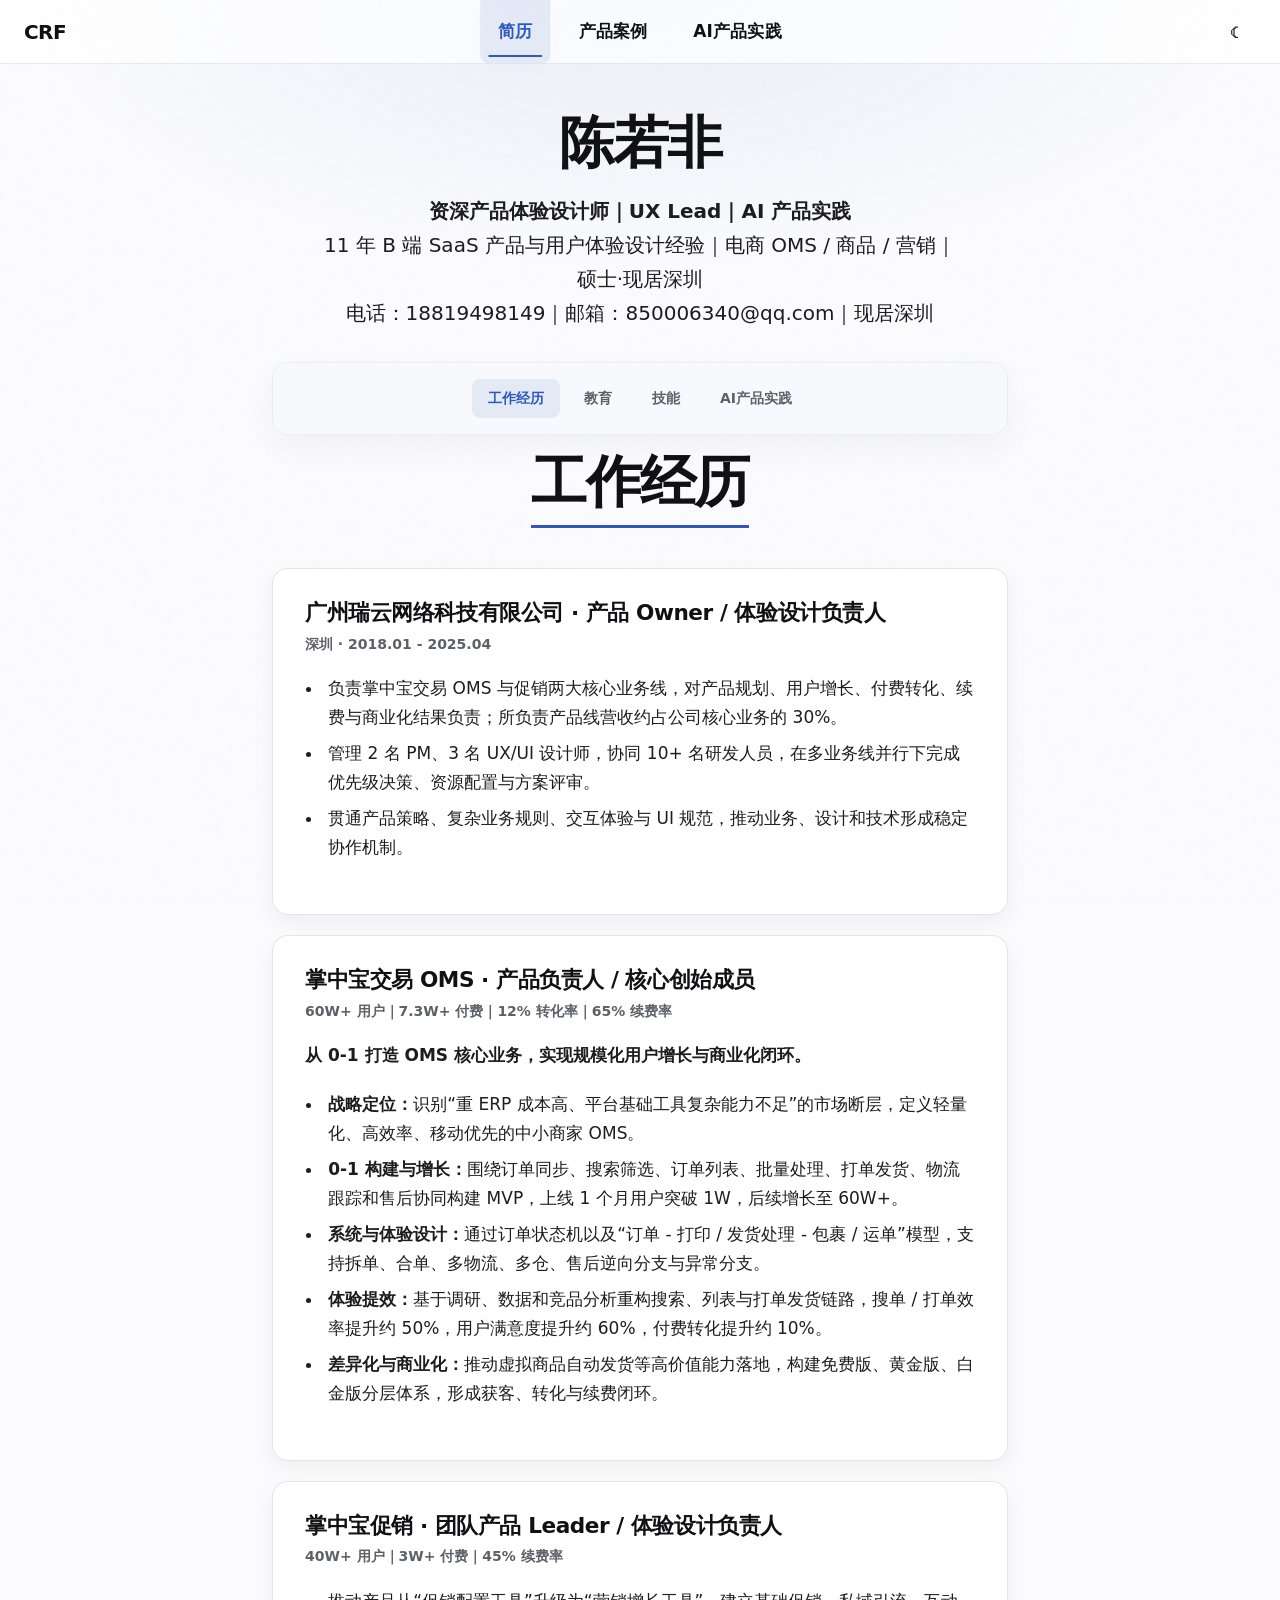
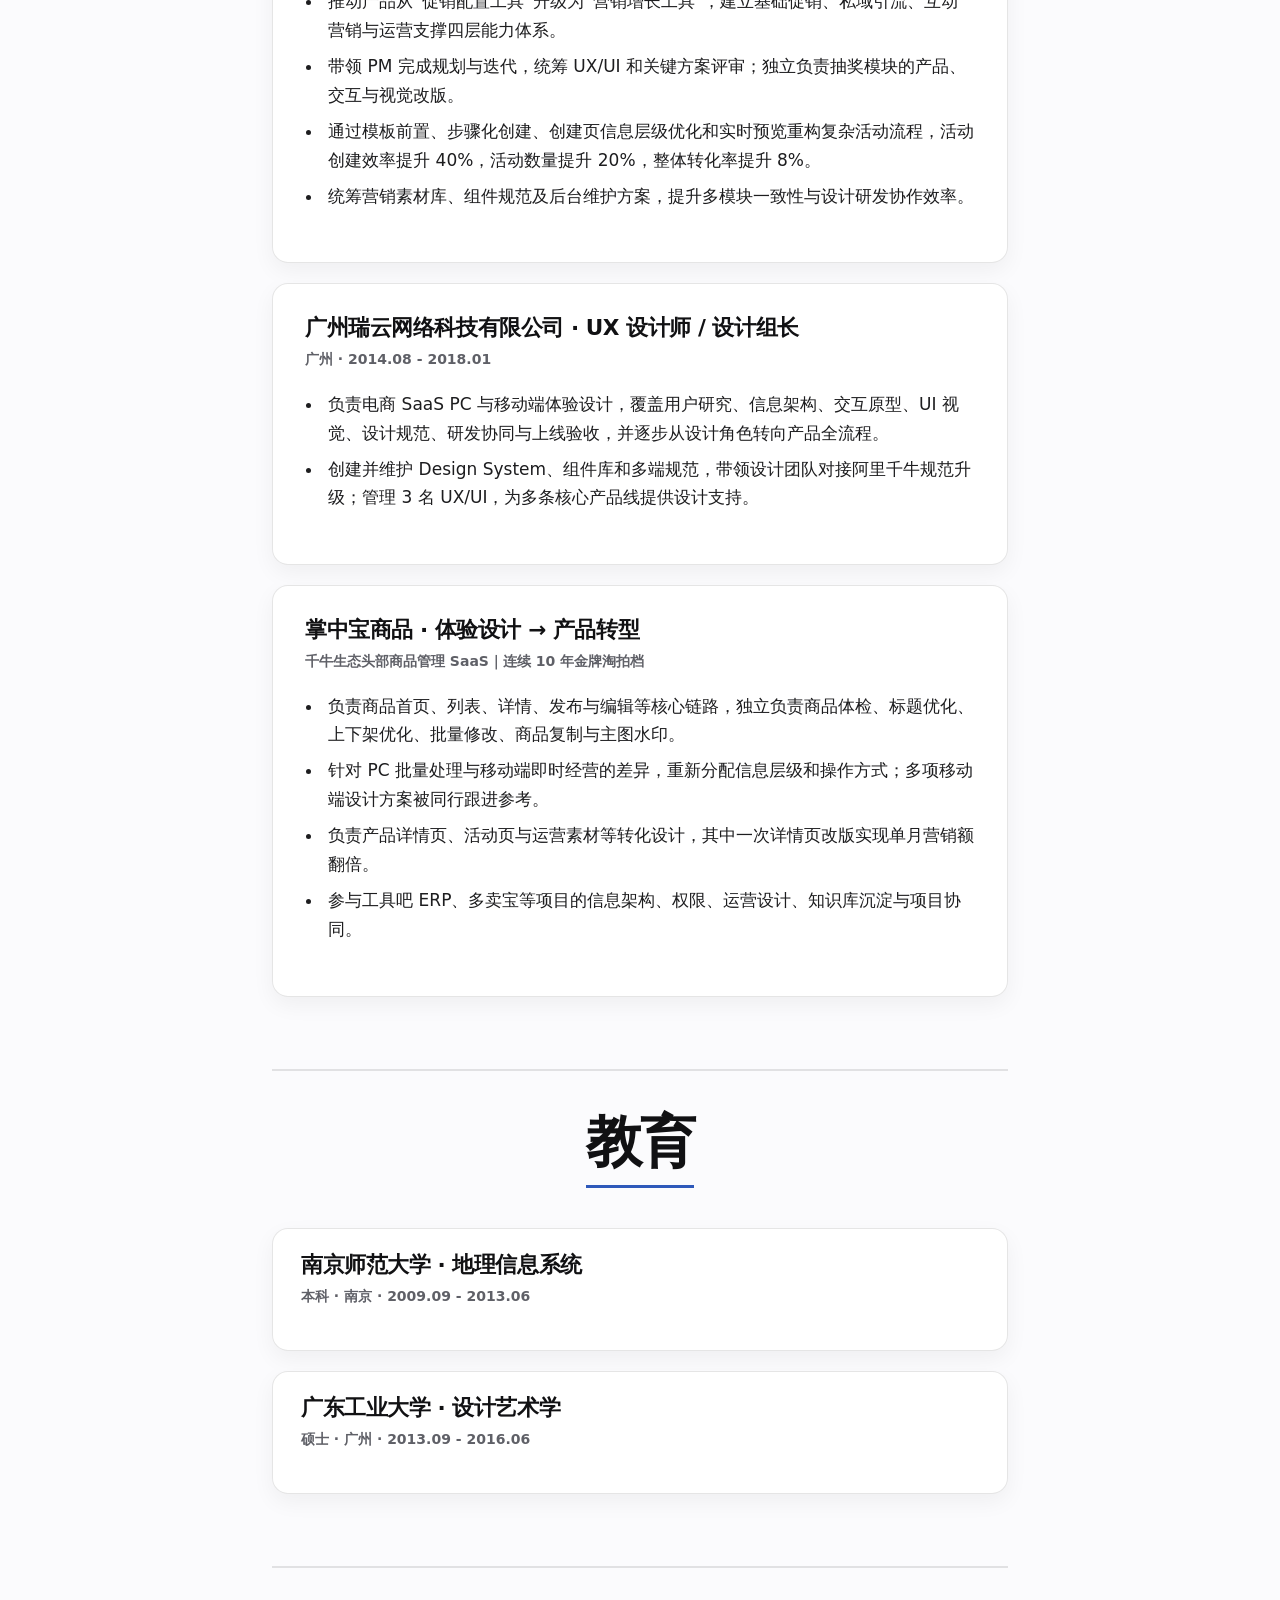
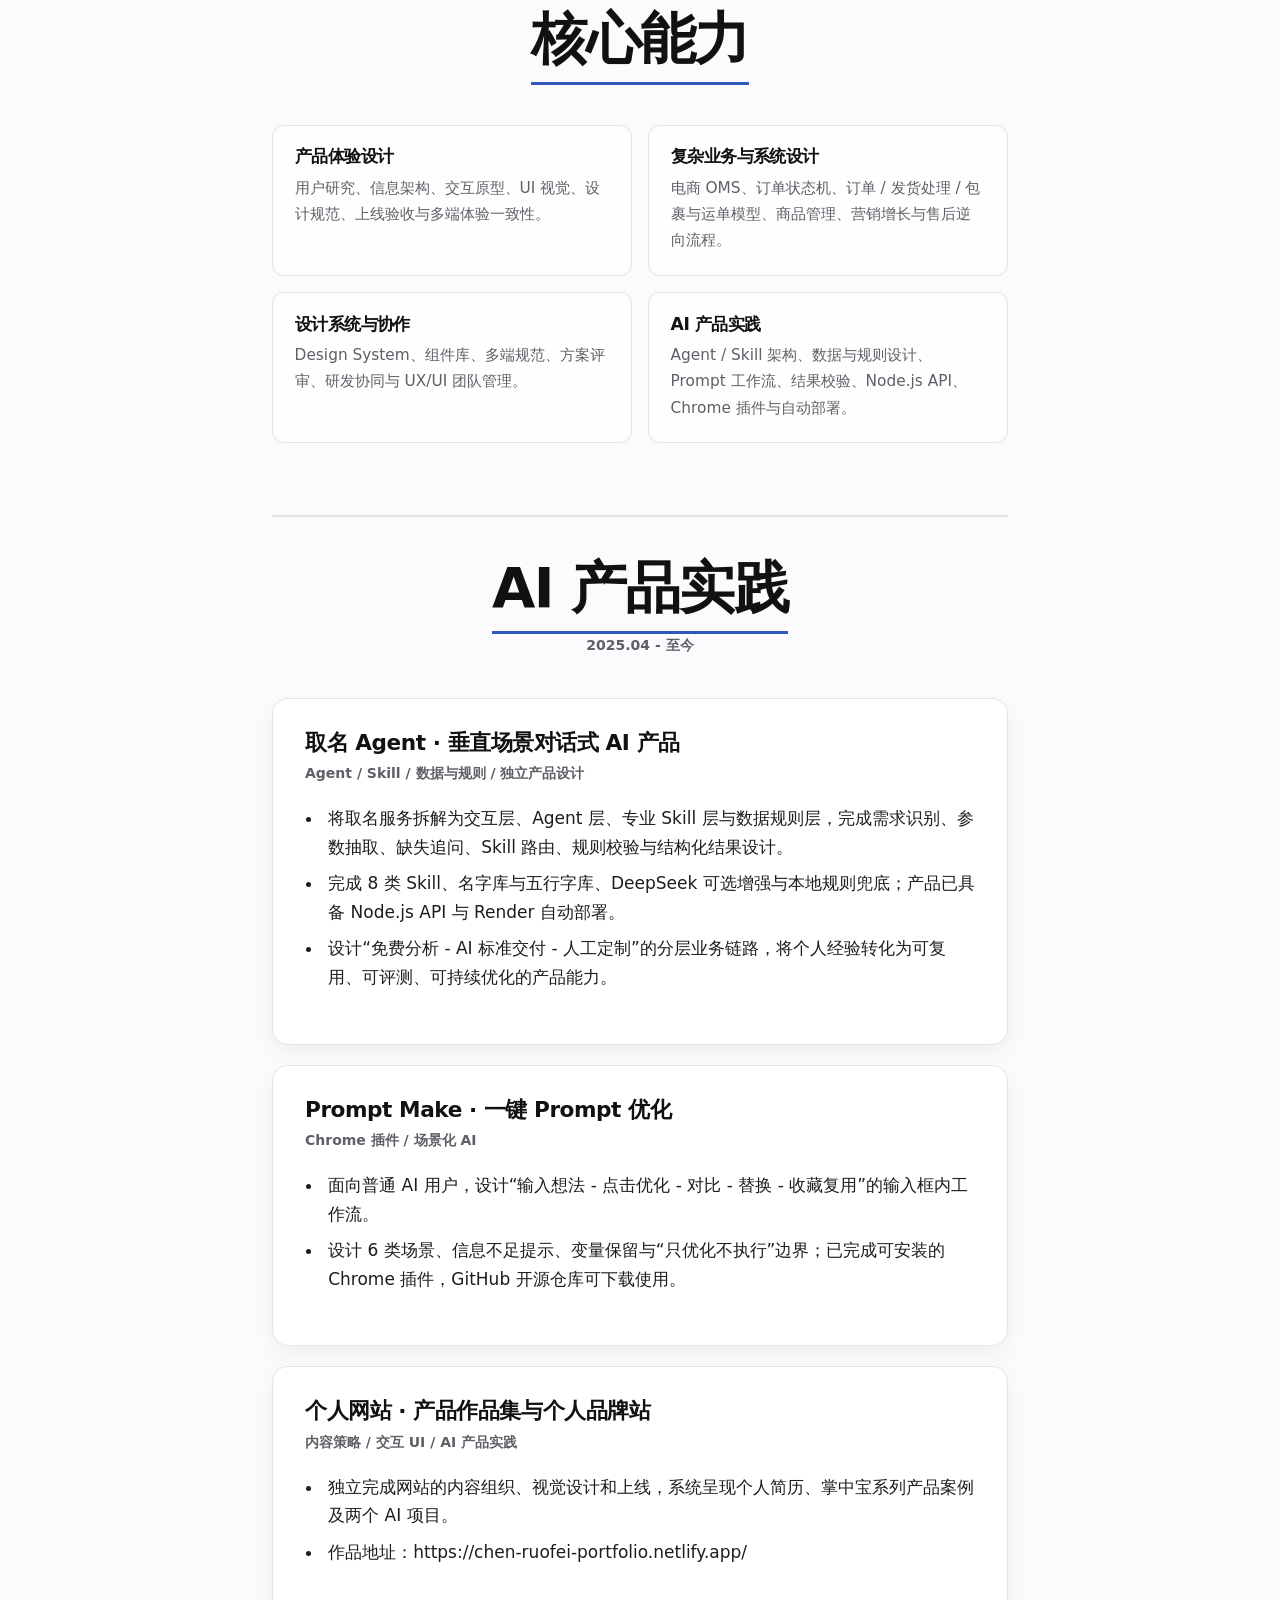
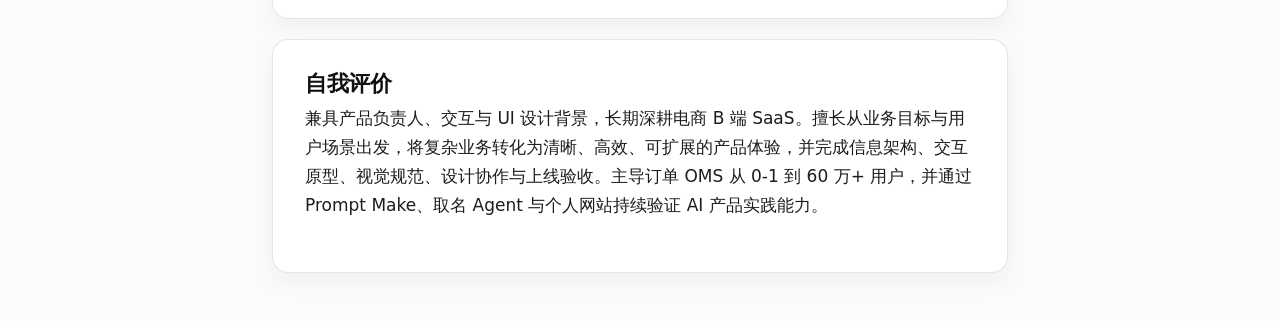
==== commit 296a91e3: "chore: 同步简历定位调整与案例页内容更新" ====
--- a/index.html
+++ b/index.html
@@ -3,10 +3,10 @@
   <head>
     <meta charset="utf-8" />
     <meta name="viewport" content="width=device-width, initial-scale=1" />
-    <title>陈若非 | 个人网站</title>
+    <title>陈若非 | 资深产品体验设计师</title>
     <meta
       name="description"
-      content="陈若非，资深产品经理，拥有 11 年 B 端 SaaS 产品和体验设计经验，长期深耕电商 OMS、商品、营销与 AI 产品实践。"
+      content="陈若非，资深产品体验设计师 / UX Lead，拥有 11 年 B 端 SaaS 产品与用户体验设计经验，长期深耕电商 OMS、商品、营销与 AI 产品实践。"
     />
     <link
       rel="icon"
@@ -23,8 +23,21 @@
 
         <nav class="primary-nav nav-links" aria-label="一级导航">
           <a class="nav-link active" href="index.html">简历</a>
-          <a class="nav-link" href="product-cases.html">产品案例</a>
-          <a class="nav-link" href="vibe-coding.html">vibe coding</a>
+          <div class="nav-dropdown">
+            <a class="nav-link" href="product-cases.html" aria-haspopup="true">产品案例</a>
+            <div class="nav-dropdown-menu" aria-label="产品案例">
+              <a class="nav-dropdown-link" href="case-trade-oms.html">掌中宝交易</a>
+              <a class="nav-dropdown-link" href="case-promo.html">掌中宝促销</a>
+              <a class="nav-dropdown-link" href="case-goods.html">掌中宝商品</a>
+            </div>
+          </div>
+          <div class="nav-dropdown">
+            <a class="nav-link" href="vibe-coding.html" aria-haspopup="true">AI产品实践</a>
+            <div class="nav-dropdown-menu" aria-label="AI产品实践">
+              <a class="nav-dropdown-link" href="case-prompt-make.html">PromptMake</a>
+              <a class="nav-dropdown-link" href="case-name-agent.html">NameAgent</a>
+            </div>
+          </div>
         </nav>
 
         <div class="nav-actions">
@@ -47,7 +60,7 @@
           <ul class="hamburger-ul">
             <li><a href="index.html"><h3 class="index-li">简历</h3></a></li>
             <li><a href="product-cases.html"><h3>产品案例</h3></a></li>
-            <li><a href="vibe-coding.html"><h3>vibe coding</h3></a></li>
+            <li><a href="vibe-coding.html"><h3>AI产品实践</h3></a></li>
           </ul>
         </nav>
       </aside>
@@ -57,31 +70,31 @@
           <header id="about" class="resume-header">
             <h1 class="resume-title">陈若非</h1>
             <p class="resume-summary">
-              <strong>资深产品经理｜产品策略·交互·UI｜Vibe Coding</strong><br />
-              11 年 B 端 SaaS 产品和体验设计经验｜电商 OMS / 商品 / 营销｜AI 产品实践<br />
+              <strong>资深产品体验设计师｜UX Lead｜AI 产品实践</strong><br />
+              11 年 B 端 SaaS 产品与用户体验设计经验｜电商 OMS / 商品 / 营销｜硕士·现居深圳<br />
               电话：18819498149｜邮箱：850006340@qq.com｜现居深圳
             </p>
           </header>
 
           <nav class="resume-nav" aria-label="简历二级导航">
-            <a class="resume-nav-link active" href="#experience">经验</a>
+            <a class="resume-nav-link active" href="#experience">工作经历</a>
             <a class="resume-nav-link" href="#education">教育</a>
             <a class="resume-nav-link" href="#skills">技能</a>
-            <a class="resume-nav-link" href="#methods">AI 实践</a>
+            <a class="resume-nav-link" href="#methods">AI产品实践</a>
           </nav>
 
           <div class="resume-content">
             <section id="experience" class="resume-section experience">
               <div class="title">
-                <h3>经验</h3>
-              </div>
-
-              <article class="job-card">
-                <h4>广州瑞云网络科技有限公司 · 产品负责人</h4>
+                <h3>工作经历</h3>
+              </div>
+
+              <article class="job-card">
+                <h4>广州瑞云网络科技有限公司 · 产品 Owner / 体验设计负责人</h4>
                 <p class="job-meta">深圳 · 2018.01 - 2025.04</p>
                 <ul>
-                  <li>负责掌中宝交易 OMS 与促销两大核心业务线，对产品规划、用户增长、付费转化、续费和商业化结果负责；所负责产品线营收约占公司核心业务的 30%。</li>
-                  <li>管理产品与设计团队（2PM + 3UX/UI），协调 10+ 研发资源，在多业务线并行下完成优先级决策、资源配置与方案评审。</li>
+                  <li>负责掌中宝交易 OMS 与促销两大核心业务线，对产品规划、用户增长、付费转化、续费与商业化结果负责；所负责产品线营收约占公司核心业务的 30%。</li>
+                  <li>管理 2 名 PM、3 名 UX/UI 设计师，协同 10+ 名研发人员，在多业务线并行下完成优先级决策、资源配置与方案评审。</li>
                   <li>贯通产品策略、复杂业务规则、交互体验与 UI 规范，推动业务、设计和技术形成稳定协作机制。</li>
                 </ul>
               </article>
@@ -93,7 +106,7 @@
                 <ul>
                   <li><strong>战略定位：</strong>识别“重 ERP 成本高、平台基础工具复杂能力不足”的市场断层，定义轻量化、高效率、移动优先的中小商家 OMS。</li>
                   <li><strong>0-1 构建与增长：</strong>围绕订单同步、搜索筛选、订单列表、批量处理、打单发货、物流跟踪和售后协同构建 MVP，上线 1 个月用户突破 1W，后续增长至 60W+。</li>
-                  <li><strong>系统设计：</strong>通过订单状态机以及“交易单 - 履约单 - 包裹单”模型，支持拆单、合单、多物流、多仓、售后逆向分支与异常分支。</li>
+                  <li><strong>系统与体验设计：</strong>通过订单状态机以及“订单 - 打印 / 发货处理 - 包裹 / 运单”模型，支持拆单、合单、多物流、多仓、售后逆向分支与异常分支。</li>
                   <li><strong>体验提效：</strong>基于调研、数据和竞品分析重构搜索、列表与打单发货链路，搜单 / 打单效率提升约 50%，用户满意度提升约 60%，付费转化提升约 10%。</li>
                   <li><strong>差异化与商业化：</strong>推动虚拟商品自动发货等高价值能力落地，构建免费版、黄金版、白金版分层体系，形成获客、转化与续费闭环。</li>
                 </ul>
@@ -149,24 +162,24 @@
 
             <section id="skills" class="resume-section skills">
               <div class="title">
-                <h3>技能</h3>
+                <h3>核心能力</h3>
               </div>
 
               <div class="skill-groups">
                 <article>
-                  <h4>产品策略与商业化</h4>
-                  <p>产品定位、0-1 构建、需求拆解、核心链路设计、版本规划、增长模型、付费转化、续费与分层定价。</p>
-                </article>
-                <article>
-                  <h4>复杂业务系统</h4>
-                  <p>电商 OMS、订单状态机、交易 / 履约 / 包裹模型、商品管理、营销增长、售后逆向流程与平台生态。</p>
-                </article>
-                <article>
-                  <h4>体验设计与团队管理</h4>
-                  <p>用户研究、信息架构、交互原型、UI 视觉、Design System、组件库、多端规范、方案评审与跨团队推进。</p>
-                </article>
-                <article>
-                  <h4>AI 产品与 Vibe Coding</h4>
+                  <h4>产品体验设计</h4>
+                  <p>用户研究、信息架构、交互原型、UI 视觉、设计规范、上线验收与多端体验一致性。</p>
+                </article>
+                <article>
+                  <h4>复杂业务与系统设计</h4>
+                  <p>电商 OMS、订单状态机、订单 / 发货处理 / 包裹与运单模型、商品管理、营销增长与售后逆向流程。</p>
+                </article>
+                <article>
+                  <h4>设计系统与协作</h4>
+                  <p>Design System、组件库、多端规范、方案评审、研发协同与 UX/UI 团队管理。</p>
+                </article>
+                <article>
+                  <h4>AI 产品实践</h4>
                   <p>Agent / Skill 架构、数据与规则设计、Prompt 工作流、结果校验、Node.js API、Chrome 插件与自动部署。</p>
                 </article>
               </div>
@@ -174,13 +187,13 @@
 
             <section id="methods" class="resume-section methods">
               <div class="title">
-                <h3>AI 产品与 Vibe Coding 实践</h3>
+                <h3>AI 产品实践</h3>
                 <p class="job-meta">2025.04 - 至今</p>
               </div>
 
               <article class="job-card">
                 <h4>取名 Agent · 垂直场景对话式 AI 产品</h4>
-                <p class="job-meta">Agent / Skill / 数据与规则 / 独立产品设计 / Vibe Coding</p>
+                <p class="job-meta">Agent / Skill / 数据与规则 / 独立产品设计</p>
                 <ul>
                   <li>将取名服务拆解为交互层、Agent 层、专业 Skill 层与数据规则层，完成需求识别、参数抽取、缺失追问、Skill 路由、规则校验与结构化结果设计。</li>
                   <li>完成 8 类 Skill、名字库与五行字库、DeepSeek 可选增强与本地规则兜底；产品已具备 Node.js API 与 Render 自动部署。</li>
@@ -190,7 +203,7 @@
 
               <article class="job-card">
                 <h4>Prompt Make · 一键 Prompt 优化</h4>
-                <p class="job-meta">Chrome 插件 / 场景化 AI / Vibe Coding</p>
+                <p class="job-meta">Chrome 插件 / 场景化 AI</p>
                 <ul>
                   <li>面向普通 AI 用户，设计“输入想法 - 点击优化 - 对比 - 替换 - 收藏复用”的输入框内工作流。</li>
                   <li>设计 6 类场景、信息不足提示、变量保留与“只优化不执行”边界；已完成可安装的 Chrome 插件，GitHub 开源仓库可下载使用。</li>
@@ -199,16 +212,16 @@
 
               <article class="job-card">
                 <h4>个人网站 · 产品作品集与个人品牌站</h4>
-                <p class="job-meta">内容策略 / 交互 UI / Vibe Coding</p>
+                <p class="job-meta">内容策略 / 交互 UI / AI 产品实践</p>
                 <ul>
                   <li>独立完成网站的内容组织、视觉设计和上线，系统呈现个人简历、掌中宝系列产品案例及两个 AI 项目。</li>
-                  <li>作品地址：https://ruofei-personal-site.vercel.app/</li>
+                  <li>作品地址：https://chen-ruofei-portfolio.netlify.app/</li>
                 </ul>
               </article>
 
               <article class="job-card">
                 <h4>自我评价</h4>
-                <p>兼具产品负责人、交互与 UI 设计背景，长期深耕电商 B 端 SaaS。能够从业务目标与用户场景出发，完成产品定位、复杂系统抽象、信息架构、交互原型、视觉规范、数据验证与商业化落地；主导订单 OMS 从 0-1 到 60W+ 用户，并管理 2PM + 3UX/UI、协同 10+ 研发资源。擅长将复杂业务转化为清晰、高效、可扩展的产品体验，并通过 Prompt Make、取名 Agent 与个人网站持续验证 AI 产品设计和 Vibe Coding 能力。</p>
+                <p>兼具产品负责人、交互与 UI 设计背景，长期深耕电商 B 端 SaaS。擅长从业务目标与用户场景出发，将复杂业务转化为清晰、高效、可扩展的产品体验，并完成信息架构、交互原型、视觉规范、设计协作与上线验收。主导订单 OMS 从 0-1 到 60 万+ 用户，并通过 Prompt Make、取名 Agent 与个人网站持续验证 AI 产品实践能力。</p>
               </article>
             </section>
 
--- a/styles.css
+++ b/styles.css
@@ -271,6 +271,81 @@
   background-color: rgba(46, 89, 186, 0.105);
 }
 
+.nav-dropdown {
+  position: relative;
+  display: flex;
+  height: 100%;
+  align-items: stretch;
+}
+
+.nav-dropdown-menu {
+  position: absolute;
+  top: calc(100% - 0.35rem);
+  left: 50%;
+  z-index: calc(var(--z-header) + 1);
+  display: grid;
+  min-width: 11.5rem;
+  padding: 0.45rem;
+  border: 1px solid var(--color-border);
+  border-radius: var(--radius-sm);
+  background: rgba(255, 255, 255, 0.98);
+  box-shadow: 0 14px 34px rgba(20, 29, 46, 0.14);
+  opacity: 0;
+  pointer-events: none;
+  transform: translate(-50%, -0.4rem);
+  visibility: hidden;
+  transition:
+    opacity var(--duration-fast) var(--ease-out),
+    transform var(--duration-fast) var(--ease-out),
+    visibility var(--duration-fast) var(--ease-out);
+}
+
+.nav-dropdown-link {
+  padding: 0.7rem 0.8rem;
+  border-radius: calc(var(--radius-sm) - 2px);
+  color: var(--color-fg);
+  font-size: 0.95rem;
+  font-weight: var(--font-weight-medium);
+  line-height: 1.35;
+  text-decoration: none;
+  white-space: nowrap;
+  transition:
+    color var(--duration-fast) var(--ease-out),
+    background-color var(--duration-fast) var(--ease-out);
+}
+
+.nav-dropdown-link:hover,
+.nav-dropdown-link:focus-visible,
+.nav-dropdown-link.active {
+  color: var(--color-accent);
+  background: rgba(46, 89, 186, 0.09);
+}
+
+.nav-dropdown-link:focus-visible {
+  outline: 2px solid var(--color-accent);
+  outline-offset: -2px;
+}
+
+.nav-dropdown:hover .nav-dropdown-menu,
+.nav-dropdown:focus-within .nav-dropdown-menu {
+  opacity: 1;
+  pointer-events: auto;
+  transform: translate(-50%, 0);
+  visibility: visible;
+}
+
+[data-theme="dark"] .nav-dropdown-menu {
+  border-color: rgba(255, 255, 255, 0.12);
+  background: rgba(24, 25, 29, 0.98);
+  box-shadow: 0 16px 38px rgba(0, 0, 0, 0.38);
+}
+
+[data-theme="dark"] .nav-dropdown-link:hover,
+[data-theme="dark"] .nav-dropdown-link:focus-visible,
+[data-theme="dark"] .nav-dropdown-link.active {
+  background: rgba(126, 162, 255, 0.12);
+}
+
 [data-theme="dark"] .nav-link.active,
 [data-theme="dark"] .nav-link.active:hover {
   color: var(--color-accent);
@@ -2189,6 +2264,7 @@
     padding-left: 0.75rem;
     font-size: 0.98rem;
   }
+
 }
 
 @media (max-width: 736px) {
